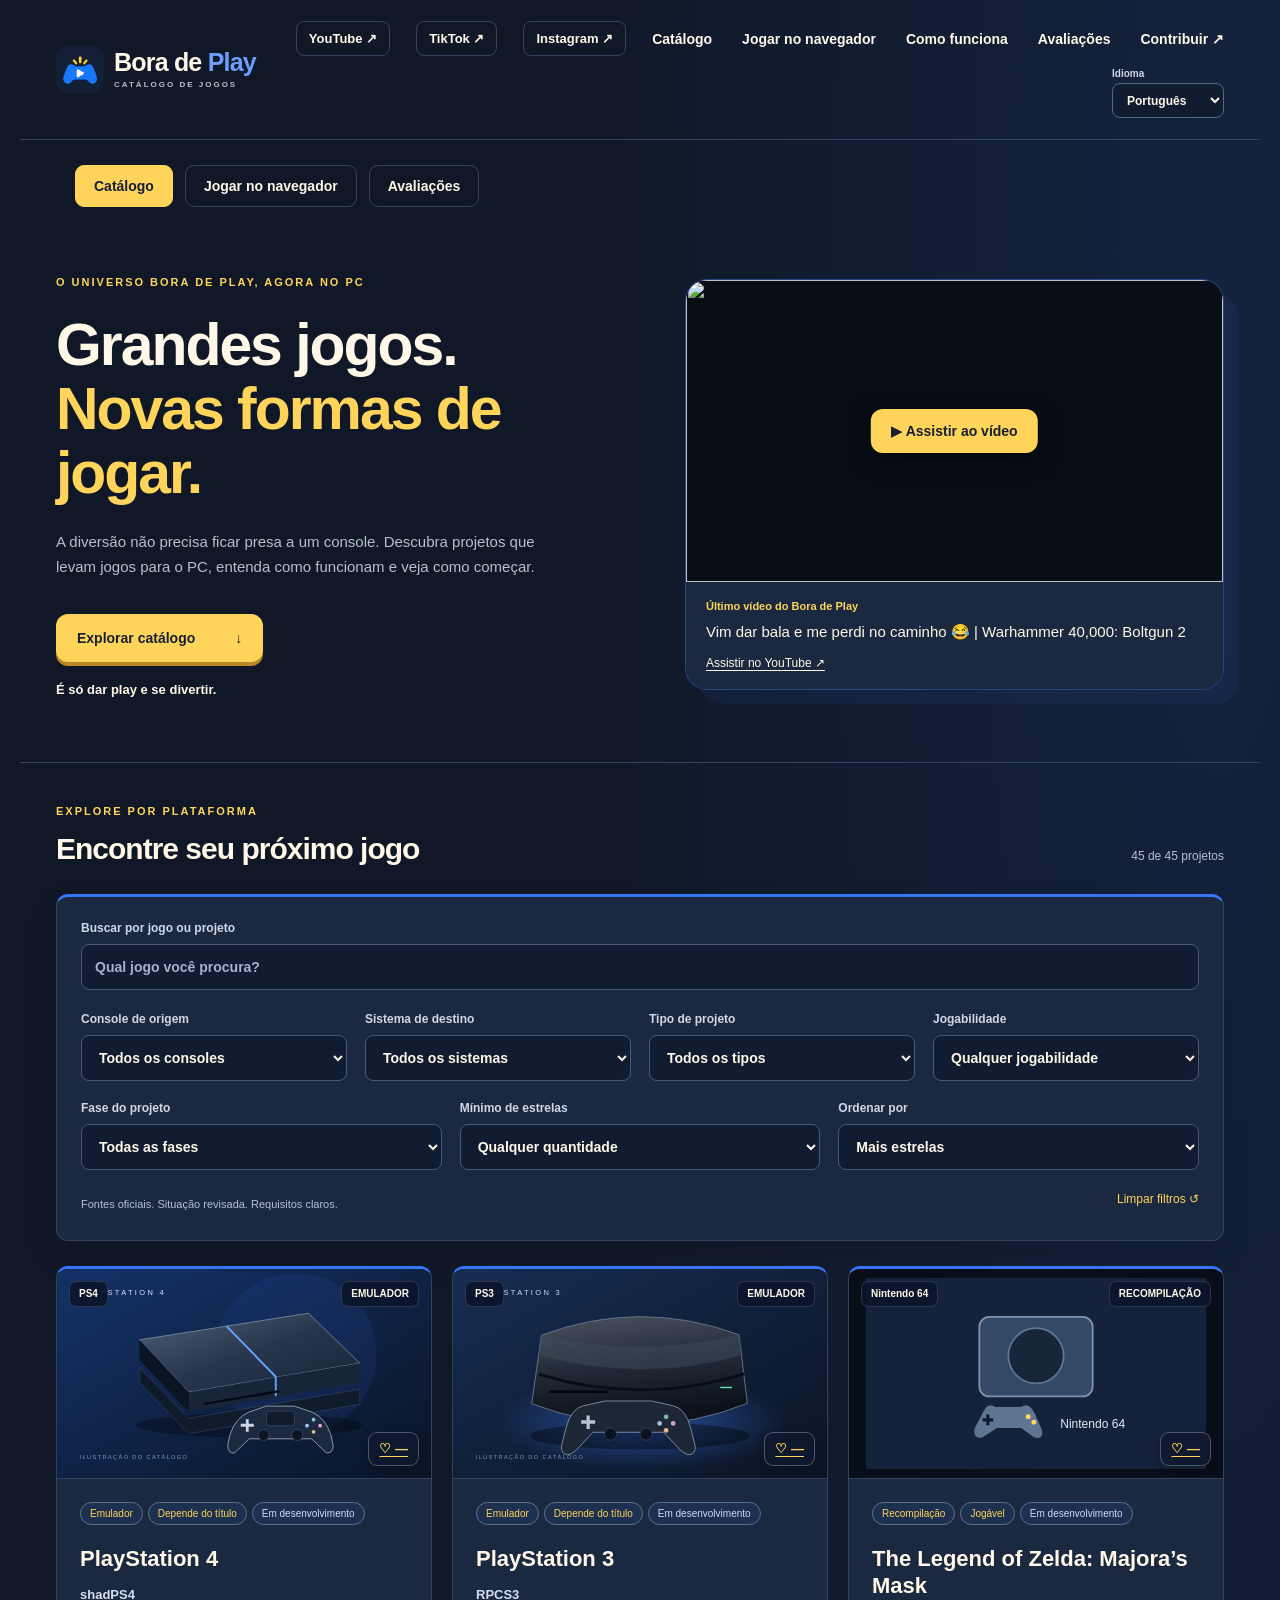
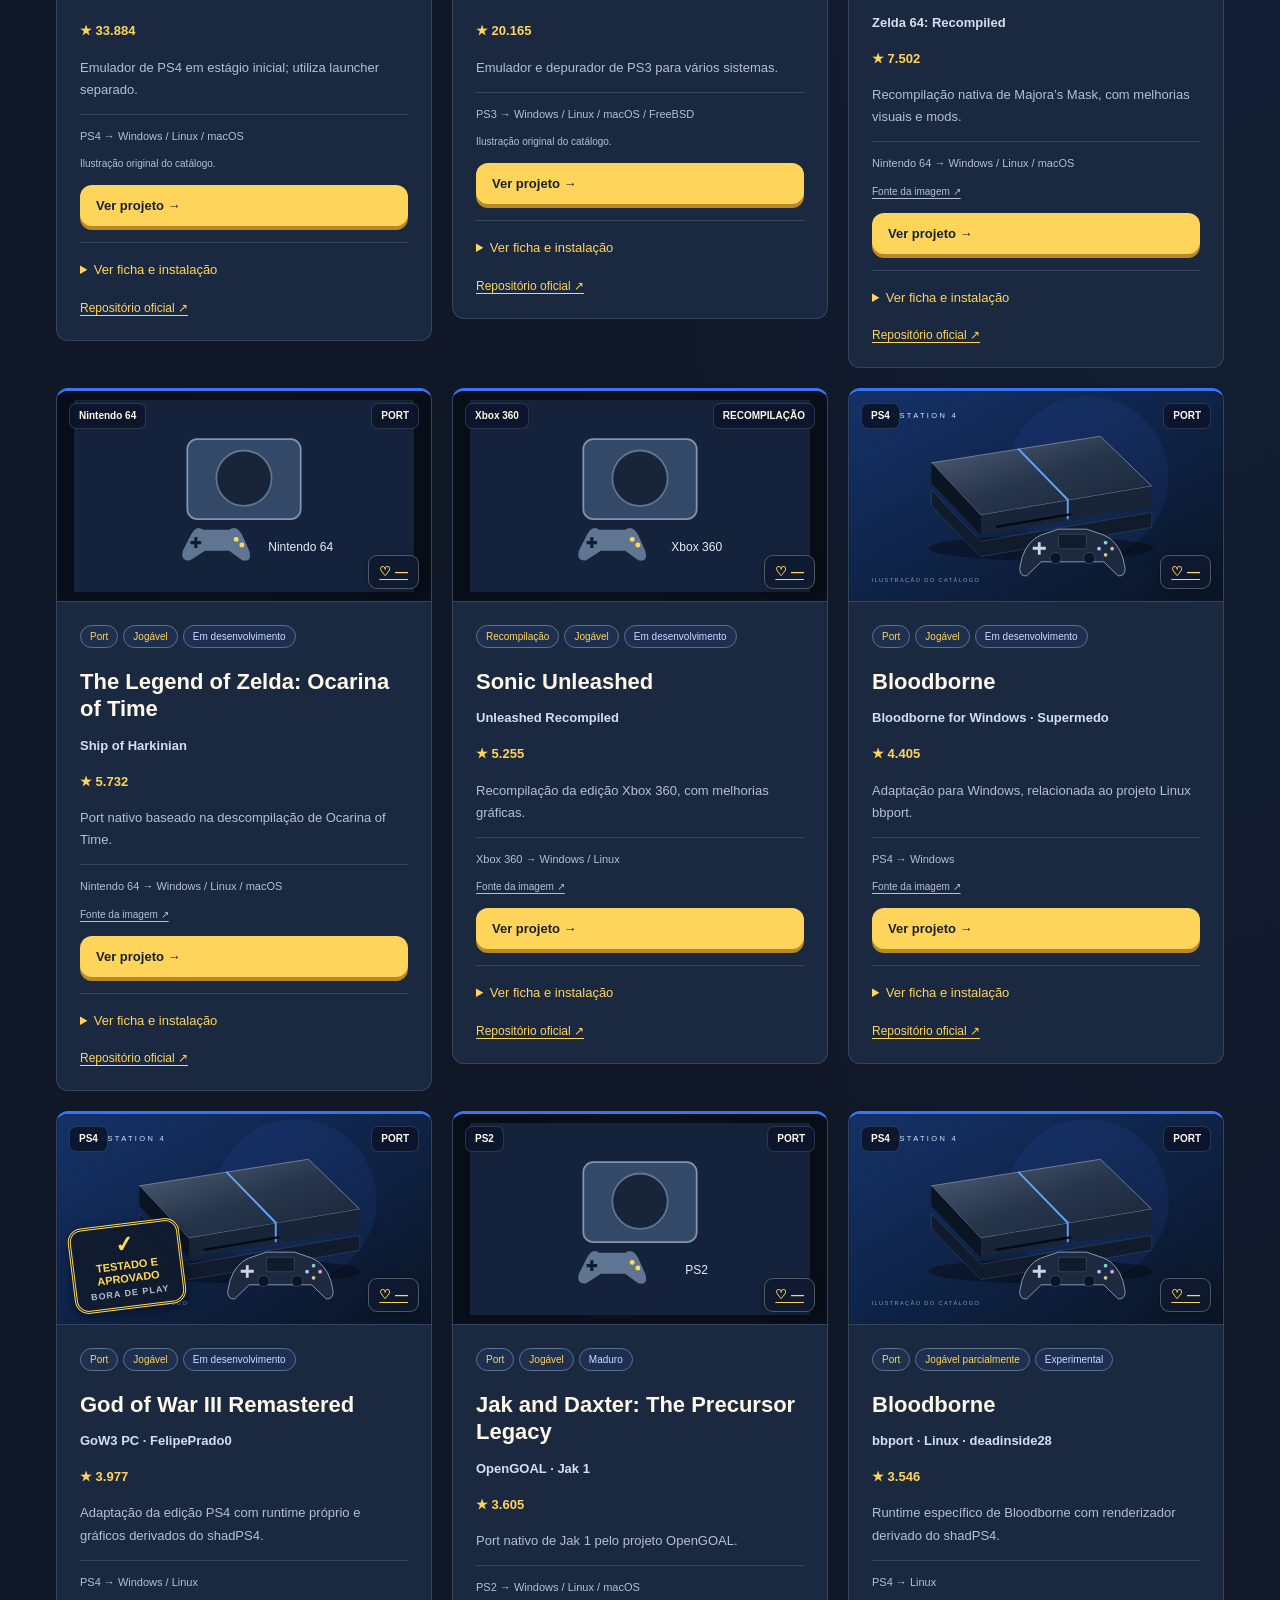
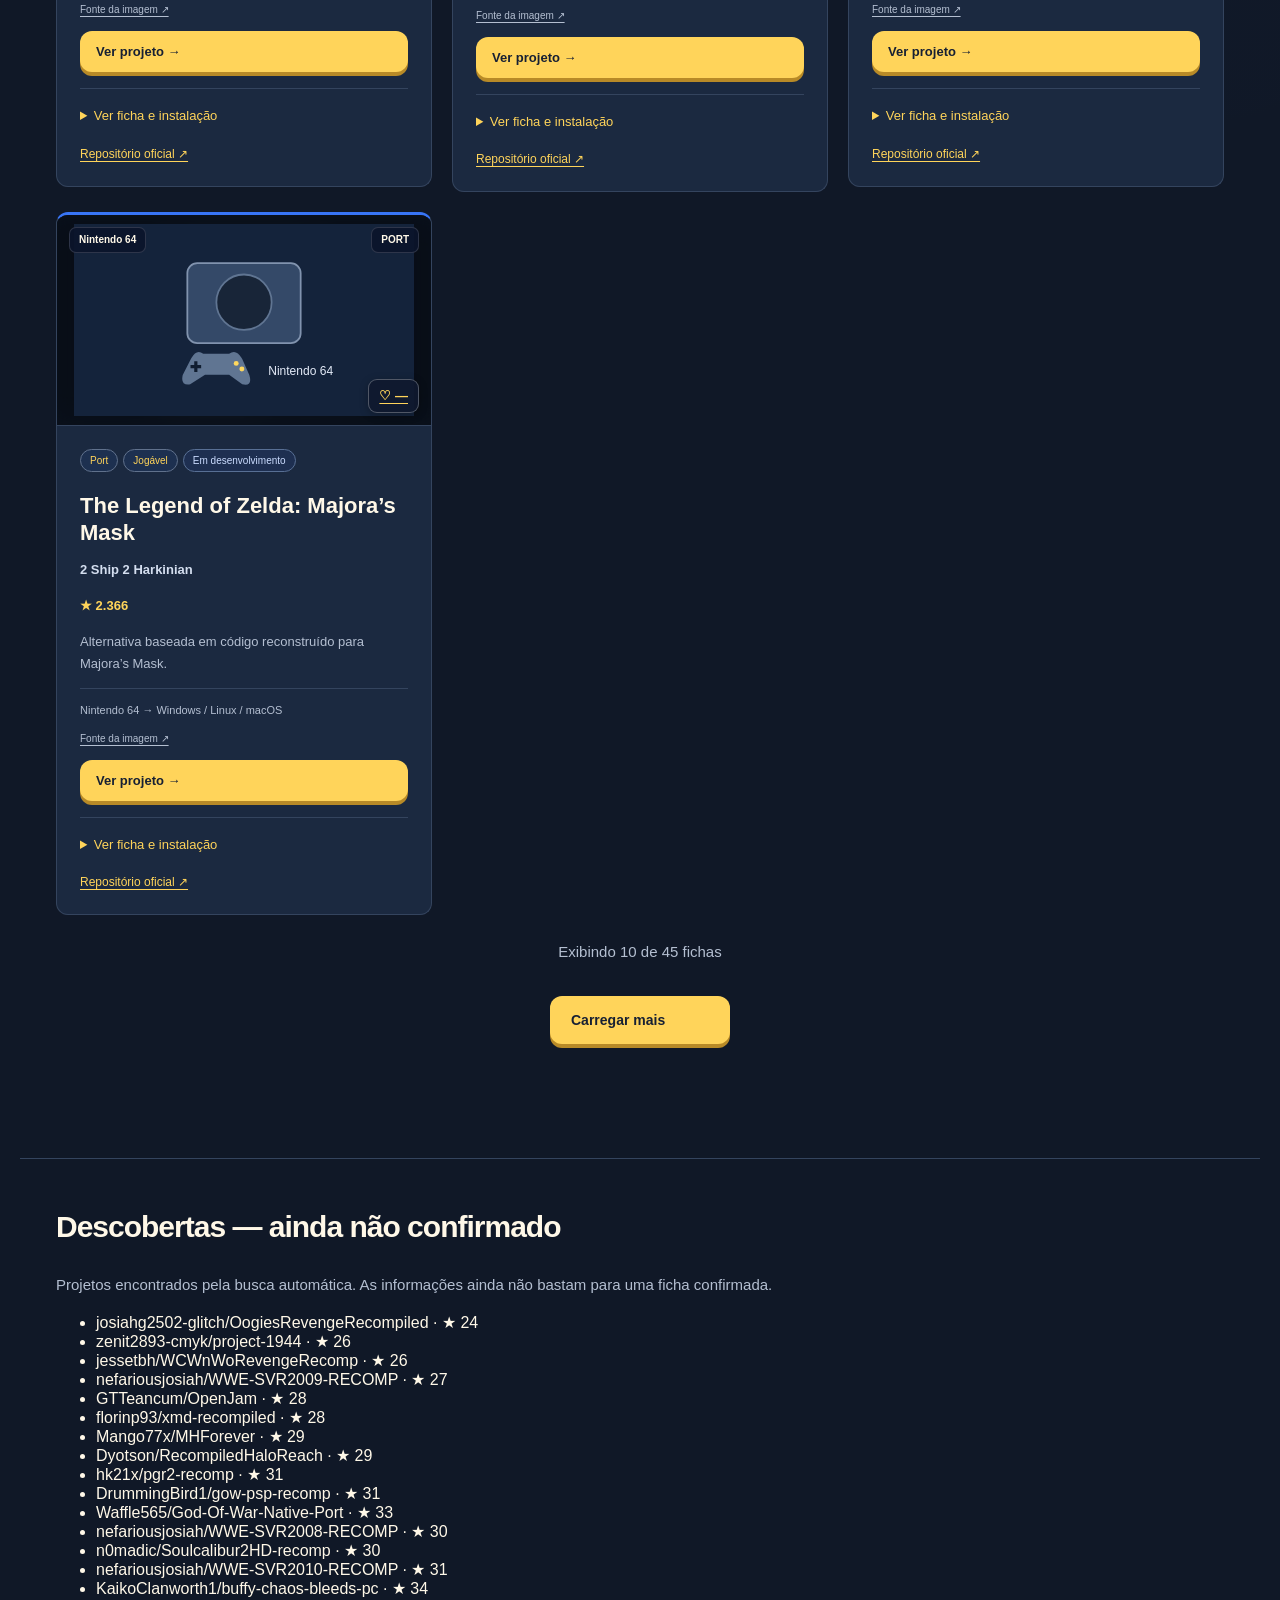
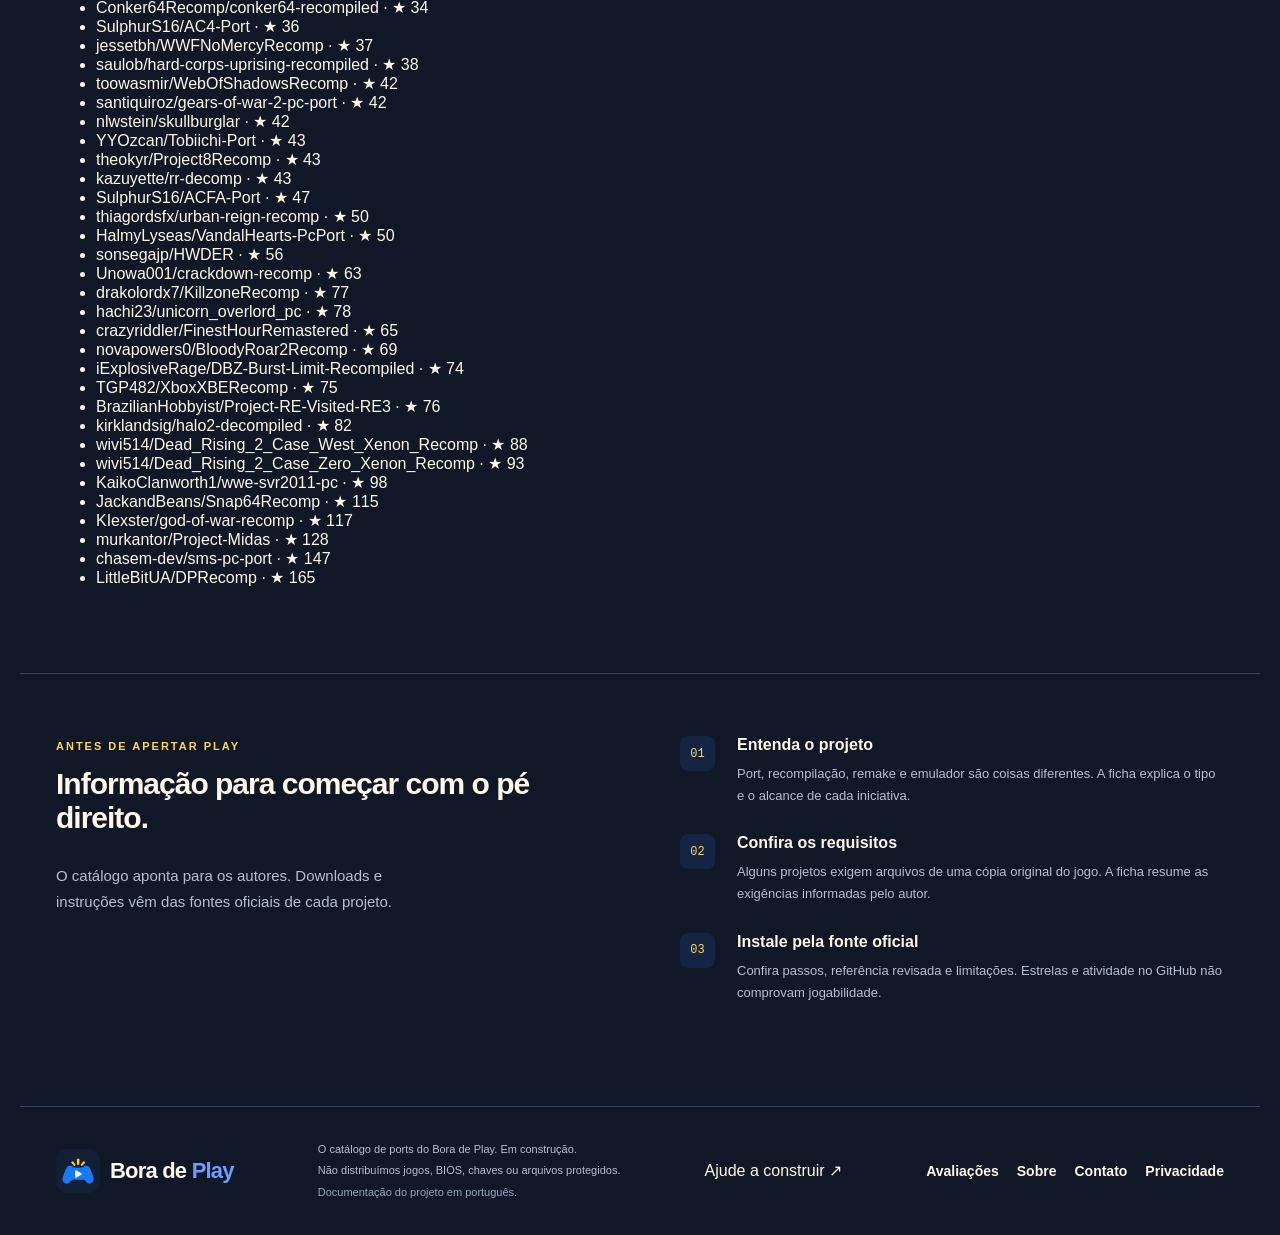
==== index.html @ 0ea96e14 "Atualiza site publico Bora de Play" ====
<!doctype html>
<html lang="pt-BR">
<head>
  <meta charset="utf-8"><meta name="viewport" content="width=device-width,initial-scale=1">
  <meta name="description" content="Ports, recompilações e emuladores com fontes oficiais, estrelas e instruções.">
  <title>Bora de Play | Catálogo de jogos</title>
  <meta name="theme-color" content="#172033"><link rel="icon" type="image/png" href="assets/marca-dagua.png">
  <link rel="stylesheet" href="styles.css?v=cd68282bb755"><script src="i18n.js?v=b9c53109b550" defer></script><script src="app.js?v=bacf958be069" defer></script>
<script type="module" src="card-likes.js?v=dcf0e1e5661d"></script>
<script src="site-info.js?v=778ab548e11f" defer></script><script async src="https://pagead2.googlesyndication.com/pagead/js/adsbygoogle.js?client=ca-pub-7997648359288514" crossorigin="anonymous"></script>
<script defer src="analytics.js?v=a9a458a701dd"></script>
</head>
<body>
  <header class="topbar">
    <a class="brand" href="./" aria-label="Bora de Play, início" data-i18n-aria-label="home"><img class="brand-logo" src="assets/marca-dagua.png" alt="" width="48" height="48"><span>Bora de <strong>Play</strong><small data-i18n="brandSubtitle">CATÁLOGO DE JOGOS</small></span></a>
    <div class="header-actions"><a class="social-link" href="https://www.youtube.com/@Bora_de_Play" target="_blank" rel="noopener noreferrer" aria-label="Bora de Play — YouTube">YouTube ↗</a><a class="social-link" href="https://www.tiktok.com/@bora_de_play" target="_blank" rel="noopener noreferrer" aria-label="Bora de Play — TikTok">TikTok ↗</a><a class="social-link" href="https://www.instagram.com/bora_de_play/" target="_blank" rel="noopener noreferrer" aria-label="Bora de Play — Instagram">Instagram ↗</a><nav aria-label="Principal" data-i18n-aria-label="mainNav"><a href="#catalogo" data-i18n="catalog">Catálogo</a><a href="navegador.html" data-i18n="browserNav">Jogar no navegador</a><a href="#como-funciona" data-i18n="how">Como funciona</a><a href="avaliacoes.html" data-i18n="reviewsNav">Avaliações</a><a href="contribuir.html" data-i18n="contribute">Contribuir ↗</a></nav>
    <label class="language-label"><span data-i18n="language">Idioma</span><select id="language" aria-label="Idioma" data-i18n-aria-label="language"><option value="pt">Português</option><option value="en">English</option><option value="es">Español</option></select></label></div>
  </header>
  <main>
    <nav class="catalog-tabs" aria-label="Catálogos"><a class="is-active" href="#catalogo" data-i18n="catalog">Catálogo</a><a href="navegador.html" data-i18n="browserNav">Jogar no navegador</a><a href="avaliacoes.html" data-i18n="reviewsNav">Avaliações</a></nav><section class="hero"><div class="hero-copy"><span class="eyebrow" data-i18n="eyebrow">O UNIVERSO BORA DE PLAY, AGORA NO PC</span><h1><span data-i18n="headline">Grandes jogos.</span><br><span class="headline-accent" data-i18n="headlineAccent">Novas formas de jogar.</span></h1><p data-i18n="intro">A diversão não precisa ficar presa a um console. Descubra projetos que levam jogos para o PC, entenda como funcionam e veja como começar.</p><a class="button" href="#catalogo"><span data-i18n="explore">Explorar catálogo</span><span aria-hidden="true">↓</span></a><small data-i18n="tagline">É só dar play e se divertir.</small></div><div class="hero-art"><img src="assets/banner-youtube.png" alt="Bora de Play. Arte original do canal." data-i18n-alt="bannerAlt" width="2560" height="1440" fetchpriority="high"><div class="hero-caption"><span class="live-dot" aria-hidden="true"></span><span data-i18n="caption">Do canal para a sua próxima descoberta.</span></div></div></section>
    <section id="catalogo" class="catalog"><div class="section-heading"><div><span class="eyebrow" data-i18n="platformEyebrow">EXPLORE POR PLATAFORMA</span><h2 data-i18n="findGame">Encontre seu próximo jogo</h2></div><span class="count" id="total" role="status" data-i18n="loading">Carregando…</span></div>
      <form id="filters" role="search">
        <label class="search"><span data-i18n="search">Buscar por jogo ou projeto</span><input id="query" type="search" placeholder="Qual jogo você procura?" data-i18n-placeholder="placeholder" autocomplete="off"></label>
        <div class="filter-grid">
          <label><span data-i18n="origin">Console de origem</span><select id="origin"><option value="" data-i18n="allConsoles">Todos os consoles</option><option>Xbox</option><option>Xbox 360</option><option>Xbox One</option><option>PS1</option><option>PS2</option><option>PS3</option><option>PS4</option><option>PS5</option><option>Nintendo 64</option><option>GameCube</option><option>Wii</option><option>Wii U</option><option>Switch</option><option>Dreamcast</option><option value="Outro" data-i18n="other">Outro</option></select></label>
          <label><span data-i18n="target">Sistema de destino</span><select id="target"><option value="" data-i18n="allSystems">Todos os sistemas</option><option>Windows</option><option>Linux</option><option>macOS</option><option>FreeBSD</option></select></label>
          <label><span data-i18n="type">Tipo de projeto</span><select id="type"><option value="" data-i18n="allTypes">Todos os tipos</option><option value="port" data-i18n="port">Port</option><option value="recompilacao" data-i18n="recompilacao">Recompilação</option><option value="remake" data-i18n="remake">Remake de fãs</option><option value="emulador" data-i18n="emulador">Emulador</option></select></label>
          <label><span data-i18n="status">Jogabilidade</span><select id="status"><option value="" data-i18n="allStatuses">Qualquer jogabilidade</option><option value="jogavel" data-i18n="jogavel">Jogável</option><option value="parcial" data-i18n="parcial">Jogável parcialmente</option><option value="nao-verificado" data-i18n="nao-verificado">Não verificada</option><option value="por-jogo" data-i18n="por-jogo">Depende do título</option></select></label>
        </div>
        <div class="sort-grid"><label><span data-i18n="stage">Fase do projeto</span><select id="stage"><option value="" data-i18n="allStages">Todas as fases</option><option value="desenvolvimento" data-i18n="desenvolvimento">Em desenvolvimento</option><option value="beta" data-i18n="beta">Beta</option><option value="experimental" data-i18n="experimental">Experimental</option><option value="maduro" data-i18n="maduro">Maduro</option><option value="parado" data-i18n="parado">Parado</option><option value="desconhecido" data-i18n="desconhecido">Fase desconhecida</option></select></label><label><span data-i18n="minimumStars">Mínimo de estrelas</span><select id="minStars"><option value="0" data-i18n="anyStars">Qualquer quantidade</option><option value="1000">1 000+</option><option value="5000">5 000+</option><option value="10000">10 000+</option></select></label><label><span data-i18n="sort">Ordenar por</span><select id="sort"><option value="stars" data-i18n="starsSort">Mais estrelas</option><option value="name" data-i18n="nameSort">Nome do jogo (A–Z)</option><option value="origin" data-i18n="originSort">Console de origem</option></select></label></div>
        <div class="filter-footer"><p data-i18n="sourcesLine">Fontes oficiais. Situação revisada. Requisitos claros.</p><button type="reset"><span data-i18n="clear">Limpar filtros</span> ↺</button></div>
      </form>
      <div id="results" aria-live="polite" aria-atomic="true"></div>
    </section>
    <section id="discoveries" class="catalog" hidden><h2 data-i18n="discoveriesTitle">Descobertas — ainda não confirmado</h2><p data-i18n="discoveriesHelp"></p><div id="discoveries-list"></div></section>
    <section id="como-funciona" class="about"><div><span class="eyebrow" data-i18n="beforePlay">ANTES DE APERTAR PLAY</span><h2 data-i18n="aboutTitle">Informação para começar com o pé direito.</h2><p data-i18n="aboutBody">O catálogo aponta para os autores. Downloads e instruções vêm das fontes oficiais de cada projeto.</p></div><div class="principles"><article><span>01</span><div><h3 data-i18n="understand">Entenda o projeto</h3><p data-i18n="understandBody">Port, recompilação, remake e emulador são coisas diferentes. A ficha explica o tipo e o alcance de cada iniciativa.</p></div></article><article><span>02</span><div><h3 data-i18n="check">Confira os requisitos</h3><p data-i18n="checkBody">Alguns projetos exigem arquivos de uma cópia original do jogo. A ficha resume as exigências informadas pelo autor.</p></div></article><article><span>03</span><div><h3 data-i18n="install">Instale pela fonte oficial</h3><p data-i18n="installBody">Confira passos, referência revisada e limitações. Estrelas e atividade no GitHub não comprovam jogabilidade.</p></div></article></div></section>
  <aside class="ad-placement" data-ad-placement="catalog-end" hidden aria-hidden="true"></aside></main>
  <footer><a class="brand footer-brand" href="./"><img class="brand-logo" src="assets/marca-dagua.png" alt="" width="44" height="44"><span>Bora de <strong>Play</strong></span></a><div><p data-i18n="footer">O catálogo de ports do Bora de Play. Em construção.</p><p data-i18n="legal">Não distribuímos jogos, BIOS, chaves ou arquivos protegidos.</p><p data-i18n="docsNote">Documentação do projeto em português.</p></div><a href="contribuir.html" data-i18n="helpBuild">Ajude a construir ↗</a></footer>
  <noscript><p class="noscript">Português · English · Español: JavaScript é necessário / is required / es necesario. <a href="data/projects.json">Dados / Data / Datos</a></p></noscript>
</body></html>
---- styles.css ----
:root{color-scheme:dark;--bg:#101827;--panel:#1b2940;--line:#34445e;--muted:#b4bfd1;--green:#FFD45A;--text:#FFF8E8;font-family:Inter,Segoe UI,Arial,sans-serif}*{box-sizing:border-box}html{scroll-behavior:smooth;scroll-padding-top:25px}body{margin:0;background:var(--bg);color:var(--text)}a{color:inherit;text-decoration:none}button,input,select{font:inherit}a:focus-visible,button:focus-visible,input:focus-visible,select:focus-visible,summary:focus-visible{outline:3px solid var(--green);outline-offset:4px}.topbar,main,footer{max-width:1240px;margin:auto}.topbar{display:flex;align-items:center;justify-content:space-between;padding:28px 36px;border-bottom:1px solid var(--line)}.brand{font-weight:850;letter-spacing:1px;font-size:21px}.brand-icon{color:var(--green);margin-right:12px}.brand-light{font-weight:400;color:var(--muted)}nav{display:flex;gap:30px;font-size:14px}nav a:hover,footer>a:last-child:hover{color:var(--green)}.hero{padding:75px 36px 80px;display:grid;grid-template-columns:1.25fr 1fr;gap:45px;align-items:center}.eyebrow{font-size:11px;letter-spacing:2px;font-weight:750;color:var(--green)}h1{font-size:clamp(36px,4.6vw,59px);line-height:1.09;letter-spacing:-2.5px;margin:23px 0}h1 span{color:var(--green)}p{color:var(--muted);line-height:1.7;font-size:15px}.hero-copy>p{max-width:490px}.button{display:inline-flex;gap:40px;background:var(--green);color:#172033;padding:16px 21px;border-radius:7px;font-size:14px;font-weight:750;margin:19px 0 20px}.button:hover{background:#ffe28b}small{display:block;font-size:11px;color:var(--muted)}.hero-art{position:relative;height:325px;border:1px solid var(--line);border-radius:22px;background:radial-gradient(ellipse at 60% 50%,#354526 0,transparent 65%),#171d16;overflow:hidden}.orbit{position:absolute;border:1px solid #a9cc6c24;width:370px;height:370px;border-radius:50%;left:55px;top:-20px}.orbit-two{width:260px;height:260px;left:110px;top:35px}.art-label{position:absolute;top:24px;left:25px;font:10px monospace;letter-spacing:3px;color:#97a289}.console{position:absolute;left:38px;top:100px;width:145px;height:92px;background:#424b3b;border:2px solid #79896b;border-radius:12px;transform:rotate(-10deg);padding:13px;color:#151c10;font-size:25px;box-shadow:0 20px 30px #0005}.console i{display:block;width:95px;height:4px;background:#181e13}.console b{font-size:12px;color:var(--green);float:right;margin-top:7px}.connector{position:absolute;left:188px;top:113px;color:var(--green);font-size:48px}.monitor{position:absolute;right:34px;top:135px;width:154px;height:103px;border:7px solid #727f66;border-radius:7px;background:#151d11;transform:rotate(7deg);display:grid;place-items:center;box-shadow:0 20px 30px #0005}.monitor:after{content:'';position:absolute;bottom:-27px;width:62px;height:20px;border-bottom:6px solid #727f66;border-left:18px solid transparent;border-right:18px solid transparent}.monitor span{font:20px monospace;color:var(--green)}.art-chips{position:absolute;bottom:22px;left:22px;display:flex;gap:8px}.art-chips span{font:8px monospace;border:1px solid #65744b;padding:7px;color:#c3cfb6}.catalog{padding:38px 36px 70px;border-top:1px solid var(--line)}.section-heading{display:flex;justify-content:space-between;align-items:end;gap:15px}h2{font-size:30px;letter-spacing:-1px;margin:13px 0 28px}.count{font-size:12px;color:var(--muted);padding-bottom:31px}form{background:var(--panel);border:1px solid var(--line);border-radius:12px;padding:24px}label{font-size:12px;font-weight:600;color:#d0d8e6;display:block}input,select{width:100%;display:block;margin-top:9px;background:#111c30;color:var(--text);border:1px solid #475b79;border-radius:6px;padding:13px;font-size:14px;min-height:46px}input::placeholder{color:#a4b3ca}.filter-grid{display:grid;grid-template-columns:repeat(4,1fr);gap:18px;margin-top:22px}.filter-footer{display:flex;justify-content:space-between;align-items:center;gap:15px;margin-top:12px}.filter-footer p{font-size:11px;margin-bottom:0}button{cursor:pointer;background:none;border:0;color:var(--green);font-size:12px;padding:10px 0}.empty{margin-top:24px;border:1px dashed #475b79;border-radius:12px;text-align:center;padding:50px 22px;background:linear-gradient(110deg,#3875f61a,transparent)}.empty-icon{display:block;font-size:30px;color:var(--green);margin-bottom:20px}.empty h3{font-size:21px;margin:0 0 10px}.empty p{max-width:580px;margin:0 auto 17px;font-size:14px}.text-link{font-size:13px;color:var(--green);text-decoration:underline;text-underline-offset:4px}.cards{display:grid;grid-template-columns:repeat(3,1fr);gap:20px;margin-top:25px}.card{border:1px solid var(--line);border-radius:12px;padding:23px;background:var(--panel);overflow-wrap:anywhere}.badge{display:inline-block;border:1px solid #60718c;color:var(--green);border-radius:30px;padding:5px 9px;font-size:10px;margin:0 5px 8px 0}.card h3{font-size:23px;margin:12px 0}.card p,.card li{font-size:13px;line-height:1.7;color:var(--muted)}.card details{border-top:1px solid var(--line);padding:17px 0;margin-top:20px}.card summary{cursor:pointer;color:var(--green);font-size:13px}.card a{text-decoration:underline;text-underline-offset:3px;color:var(--green)}.card ul,.card ol{padding-left:21px}.card h4{font-size:13px;margin-bottom:5px}.review{font-size:11px!important}.about{border-top:1px solid var(--line);padding:62px 36px 75px;display:grid;grid-template-columns:1fr 1fr;gap:80px}.about>div>p{max-width:390px}.principles article{display:flex;gap:22px;margin-bottom:27px}.principles article>span{font:12px monospace;color:var(--green);padding-top:3px}h3{margin:0;font-size:16px}.principles p{font-size:13px;margin:9px 0 0}footer{padding:30px 36px;border-top:1px solid var(--line);display:flex;align-items:center;justify-content:space-between;gap:25px}footer p{font-size:11px}footer>a:last-child{font-size:12px}.noscript{padding:20px;text-align:center}@media(min-width:1400px){.hero{padding-top:95px;padding-bottom:100px}}@media(max-width:800px){.topbar,footer{padding:22px}.hero{padding:45px 22px;gap:28px}.hero-art{height:280px}.console{left:20px;width:120px}.monitor{right:20px;width:125px;top:150px}.connector{left:140px;top:110px}.art-chips{gap:5px;left:12px}.art-chips span{font-size:7px;padding:5px}.catalog{padding:30px 22px 50px}.filter-grid{grid-template-columns:repeat(2,1fr)}.about{padding:45px 22px;gap:30px}.cards{grid-template-columns:repeat(2,1fr)}nav{gap:15px;font-size:12px}}@media(max-width:580px){.topbar{align-items:start;gap:15px}.brand{font-size:17px}.brand-icon{margin-right:5px}nav{gap:12px;flex-wrap:wrap;justify-content:end;max-width:170px}nav a:last-child{display:none}.hero{grid-template-columns:1fr}h1{font-size:40px;letter-spacing:-1.7px}.hero-art{height:255px}.console{left:45px;top:75px}.monitor{right:45px;top:110px}.connector{left:46%;top:85px}.art-chips{left:25px;bottom:18px}.section-heading{align-items:start;flex-direction:column;gap:0}.count{padding:0 0 20px}h2{font-size:26px;margin-bottom:17px}form{padding:18px}.filter-grid{gap:15px 10px}select{font-size:12px;padding:10px 7px}.filter-footer p{max-width:180px}.empty{padding:35px 18px}.about,.cards{grid-template-columns:1fr}.about{gap:25px}footer{align-items:start;flex-wrap:wrap}footer p{order:3;width:100%;margin:0}.hero-copy>p{font-size:14px}}

/* Identidade Bora de Play: ativos originais, sem fontes ou serviços externos. */
:root{--blue:#3875F6;--yellow:#FFD45A;--navy:#172033;--cream:#FFF8E8;font-family:"Trebuchet MS","Segoe UI",Arial,sans-serif}
body{background:radial-gradient(ellipse at 95% 5%,#3875f61b,transparent 38%),var(--bg)}
.brand{display:inline-flex;align-items:center;gap:10px;letter-spacing:-.8px;font-size:25px;font-weight:900;line-height:1.05;white-space:nowrap}
.brand-logo{display:block;border-radius:12px;flex:none}.brand strong{color:#6c9dff}.brand small{font-size:8px;letter-spacing:2px;color:var(--muted);margin-top:6px;font-weight:650}
.topbar{padding-top:21px;padding-bottom:21px}nav a{font-weight:600}h1{font-weight:900;letter-spacing:-2px}h1 span{color:var(--yellow)}
.hero{gap:36px;padding-top:65px;padding-bottom:65px;grid-template-columns:1.1fr 1fr}.hero-copy>small{color:var(--cream);font-size:13px;font-weight:700}
.hero-art{height:auto;border:1px solid #3875f670;border-radius:22px;overflow:hidden;background:var(--navy);box-shadow:14px 14px 0 #3875f612;transform:rotate(1deg)}
.hero-art>img{display:block;width:100%;height:auto;aspect-ratio:16/9;object-fit:contain}.hero-caption{display:flex;align-items:center;justify-content:center;gap:8px;border-top:1px solid #ffffff14;padding:18px 10px;font-size:11px;color:#c3cee0;background:#1b2940}.live-dot{width:7px;height:7px;border-radius:50%;background:var(--yellow)}
.button{border-radius:12px;box-shadow:0 4px 0 #b88a27;transition:background .15s}.button:hover{background:#ffe28b}.button:active{box-shadow:0 2px 0 #b88a27;transform:translateY(2px)}
form{border-top:3px solid var(--blue);box-shadow:0 15px 35px #00000016}input,select{border-radius:8px}input:focus,select:focus{border-color:#8ab0ff}.card{border-top:3px solid var(--blue)}.badge{background:#3875f615}.empty{border-color:#51637e}.empty-icon{background:#3875f620;border-radius:15px;width:58px;line-height:58px;margin:0 auto 20px}.principles article>span{background:#3875f622;border-radius:8px;display:grid;place-items:center;min-width:35px;height:35px;padding:0}.footer-brand{font-size:22px}
@media(max-width:800px){.hero{gap:25px;padding-top:45px;padding-bottom:50px}.brand{font-size:21px}.brand-logo{width:42px;height:42px}.hero-caption{font-size:10px}}
@media(max-width:580px){.brand{font-size:20px}.brand-logo{width:38px;height:38px;border-radius:9px}.brand small{font-size:7px;letter-spacing:1.3px}.hero{grid-template-columns:1fr}.hero-art{transform:none;margin-top:7px}.hero-caption{font-size:11px}h1{font-size:40px}.topbar{align-items:center}nav{max-width:115px;font-size:11px;gap:10px}.hero-copy>small{font-size:12px}}

/* Catalog v0.2: multilingual navigation, popularity and real project cards. */
.header-actions{display:flex;gap:26px;align-items:center}.language-label{font-size:10px;min-width:112px}.language-label select{font-size:12px;padding:8px 10px;min-height:35px;margin-top:4px;border-color:#52688a}
.hero h1>span:first-child{color:var(--cream)}.hero h1>.headline-accent{color:var(--yellow)}
.sort-grid{display:grid;grid-template-columns:1fr 1fr;gap:18px;max-width:560px;margin-top:20px}.collection-note{font-size:12px;line-height:1.6;margin:20px 0 24px;max-width:900px}.cards{align-items:start}.card{padding:0;overflow:hidden}.card-body{padding:23px}.project-cover{height:112px;padding:23px;display:flex;align-items:center;justify-content:space-between;gap:15px;background:radial-gradient(circle at 90% 30%,#fff2 0,transparent 45%),linear-gradient(120deg,#203965,#1a2640);border-bottom:1px solid var(--line)}.project-cover>span:first-child{font-weight:900;font-size:29px;letter-spacing:-1px}.project-cover .cover-type{font-size:10px;text-transform:uppercase;letter-spacing:1px;color:#d7e3ff;text-align:right}.project-cover[data-origin="Nintendo 64"]{background:linear-gradient(130deg,#274b52,#172d40)}.project-cover[data-origin="Xbox 360"]{background:linear-gradient(130deg,#30483c,#172c32)}.project-cover[data-origin="PS4"]{background:linear-gradient(130deg,#264b85,#19273f)}.card p.stars{color:var(--yellow);font-weight:700;font-size:13px;margin:14px 0}.card .project-name{font-weight:700;color:#d4deef;margin-top:6px}.card .platforms{font-size:11px;border-top:1px solid var(--line);padding-top:12px}.card h3{font-size:22px;line-height:1.25}.card-body>a:last-child{display:inline-block;font-size:12px;margin:4px 0 2px}.card details{margin-top:16px}.card summary{line-height:1.5;padding-right:8px}.review{line-height:1.6}.card h4{font-size:13px;color:var(--cream)}footer>div p{margin:3px 0}footer>div p:last-child{color:#96a6c1}
@media(max-width:1000px){.header-actions{gap:15px}nav{gap:15px}.topbar .brand{font-size:22px}.cards{grid-template-columns:repeat(2,minmax(0,1fr))}}
@media(max-width:800px){.header-actions nav a:last-child{display:none}.header-actions nav{gap:13px;font-size:12px}.hero .eyebrow{line-height:1.8;display:block}.card-body{padding:20px}.project-cover{padding:20px}}
@media(max-width:580px){.topbar{flex-wrap:wrap;gap:17px}.header-actions{width:100%;justify-content:space-between}.header-actions nav{max-width:none;justify-content:start;flex-wrap:nowrap;gap:20px}.language-label{min-width:110px}.language-label>span{display:none}.language-label select{margin:0}.sort-grid{gap:10px}.collection-note{font-size:11px}.cards{grid-template-columns:minmax(0,1fr)}.project-cover{height:95px}.card h3{font-size:23px}footer>div{order:3;width:100%}.hero h1{font-size:38px}footer .brand{font-size:19px}}
@media(prefers-reduced-motion:reduce){html{scroll-behavior:auto}.button{transition:none}}


/* V0.3 independent development stage and playability. */
.sort-grid{grid-template-columns:repeat(3,minmax(0,1fr));max-width:none}.stage-badge{color:#cbdcff;border-color:#586f94;background:#3875f616}.card .related-project{margin-bottom:0}.card details>h4:first-of-type{margin-top:20px}
@media(max-width:580px){.sort-grid{grid-template-columns:1fr 1fr}.sort-grid>label:last-child{grid-column:1/-1}}

/* V0.4 project pages and narrow-screen controls. */
.project-link{display:flex!important;justify-content:space-between;margin:14px 0!important;padding:13px 16px;font-size:13px!important}
.project-main{padding:34px 36px 60px}.project-heading{padding:36px 0 28px;max-width:850px}.project-heading h1{overflow-wrap:anywhere}.project-heading .project-summary{font-size:18px}.project-heading .stars{color:var(--yellow);font-weight:bold}.project-heading .stars small{margin-top:7px;font-weight:normal}.project-columns{display:grid;grid-template-columns:1fr 1fr;gap:20px}.project-section{padding:24px;border:1px solid var(--line);border-radius:12px;background:var(--panel);min-width:0;overflow-wrap:anywhere}.project-section h2{font-size:22px;letter-spacing:-.5px;margin:0 0 16px}.project-section p{margin:0}.project-section li{color:var(--muted);font-size:15px;line-height:1.8;margin-bottom:12px}.project-section ul,.project-section ol{padding-left:22px}.project-section a{color:var(--yellow);text-decoration:underline;text-underline-offset:4px}.evidence-panel{margin:22px 0}.evidence-panel p{margin:12px 0}.share-panel{margin-top:24px;padding:24px;border:1px dashed var(--line);border-radius:12px}.share-row{display:flex;gap:16px;align-items:center}.share-row input{min-width:0}.share-row .button{flex:none;gap:0}.share-panel p{font-size:12px;margin:8px 0}input,select{min-width:0}label{min-width:0}
@media(max-width:580px){.project-main{padding:28px 20px 44px}.project-columns{grid-template-columns:minmax(0,1fr)}.project-heading{padding-top:28px}.project-heading h1{font-size:36px;letter-spacing:-1px}.project-section{padding:20px}.share-row{align-items:stretch;flex-direction:column;gap:8px}.share-row .button{justify-content:center;margin:6px 0}.filter-grid{grid-template-columns:repeat(2,minmax(0,1fr))}.project-heading .eyebrow{line-height:1.8}.project-heading .button{max-width:100%;gap:12px}}
@media(max-width:360px){.topbar{padding-left:16px;padding-right:16px}.catalog,.hero,.about{padding-left:16px;padding-right:16px}.filter-grid,.sort-grid{grid-template-columns:minmax(0,1fr)}.sort-grid>label:last-child{grid-column:auto}.header-actions nav{gap:12px}}

/* Keep primary card actions readable above generic card link styling. */
.card a.button{color:var(--navy);text-decoration:none}

.social-link{display:inline-flex;align-items:center;white-space:nowrap;color:var(--cream);font-size:13px;font-weight:700;padding:9px 12px;border:1px solid var(--line);border-radius:8px}.social-link:hover{color:var(--yellow);border-color:var(--yellow)}
@media(max-width:580px){.header-actions{flex-wrap:wrap;gap:12px}.social-link{font-size:12px}.header-actions .language-label{margin-left:auto}}

.header-actions{flex-wrap:wrap;justify-content:flex-end;row-gap:12px}.topbar>.brand{flex-shrink:0}.topbar{gap:20px}@media(max-width:580px){.header-actions{justify-content:flex-start}.header-actions nav{order:3;width:100%}}

.video-hero{transform:none}.channel-player{aspect-ratio:16/9;width:100%;background:#080d16}.channel-player iframe{width:100%;height:100%;border:0;display:block}.video-poster{width:100%;height:100%;display:block;position:relative;padding:0;overflow:hidden}.video-poster img{display:block;width:100%;height:100%;object-fit:cover}.video-play-label{position:absolute;left:50%;top:50%;transform:translate(-50%,-50%);background:var(--yellow);color:var(--navy);font-size:14px;font-weight:800;padding:14px 20px;border-radius:12px;white-space:nowrap;box-shadow:0 6px 25px #0008}.video-caption{padding:18px 20px;background:var(--panel)}.video-caption small{color:var(--yellow);font-weight:bold}.video-caption p{font-size:15px;margin:9px 0;line-height:1.5;color:var(--cream)}.video-caption a{font-size:12px;text-decoration:underline;text-underline-offset:3px}

/* Reference artwork with an independent text layer and graceful fallback. */
.project-cover{position:relative;padding:0;isolation:isolate}.cover-labels{display:flex;align-items:center;justify-content:space-between;gap:12px;width:100%;padding:23px;z-index:2}.cover-labels>span:first-child{font-size:29px;font-weight:900;letter-spacing:-1px}.project-cover.has-image{height:210px;background:#0b1322}.cover-backdrop,.cover-foreground{position:absolute;inset:0;width:100%;height:100%}.cover-backdrop{object-fit:cover;filter:blur(18px) brightness(.38);transform:scale(1.12);z-index:0}.cover-foreground{object-fit:contain;padding:9px 15px;z-index:1}.has-image .cover-labels{position:absolute;inset:0;align-items:flex-start;padding:12px;pointer-events:none}.has-image .cover-labels>span{background:#0c142be8;border:1px solid #ffffff24;padding:5px 9px;border-radius:7px;color:#fff8e8;font-size:10px;line-height:1.4;font-weight:700;letter-spacing:0}.project-visual.has-image{height:290px;border:1px solid var(--line);border-radius:14px;margin:0 0 24px;overflow:hidden}.project-visual .cover-foreground{padding:10px 20px}.image-credit{font-size:10px!important;line-height:1.5!important;margin:8px 0 12px!important;color:var(--muted)}.image-credit a{color:var(--muted);text-decoration:underline;text-underline-offset:3px}.project-visual:not(.has-image){height:135px;border-radius:12px;margin-bottom:25px}.project-visual.has-image[data-origin="PS3"] .cover-foreground,.project-visual.has-image[data-origin="PS4"] .cover-foreground{padding:0}.project-cover.has-image[data-origin="PS3"] .cover-foreground[src$=".svg"],.project-cover.has-image[data-origin="PS4"] .cover-foreground[src$=".svg"]{object-fit:cover;padding:0}@media(max-width:580px){.project-cover.has-image{height:210px}.project-visual.has-image{height:240px}.cover-labels{padding:20px}}

/* Shared frame for existing and automatically discovered projects. */
.card .project-cover,.card .project-cover.has-image{width:100%;height:auto;aspect-ratio:16/9;min-height:0;overflow:hidden;flex:none}
.project-cover .cover-foreground{object-fit:contain;object-position:center}
.project-visual,.project-visual.has-image,.project-visual:not(.has-image){width:100%;height:auto;aspect-ratio:16/9;max-height:360px;overflow:hidden}
.card .project-cover:not(.has-image) .cover-labels{height:100%}

.cover-likes{position:absolute;right:12px;bottom:12px;z-index:3;display:inline-flex;align-items:center;min-height:34px;padding:6px 10px;border:1px solid #ffffff45;border-radius:9px;background:#10192fee;color:#fff8e8;font-size:13px;font-weight:700;text-decoration:none;box-shadow:0 2px 9px #0004}.cover-likes:hover,.cover-likes:focus-visible{color:var(--yellow);border-color:var(--yellow)}

.catalog-tabs{display:flex;gap:12px;flex-wrap:wrap;margin:25px 0 0}.catalog-tabs a{display:block;border:1px solid var(--line);border-radius:9px;padding:12px 18px;color:var(--cream);text-decoration:none;font-weight:700}.catalog-tabs a.is-active{background:var(--yellow);color:#142039;border-color:var(--yellow)}.browser-intro{max-width:900px;padding:60px 0 25px}.browser-intro h1{font-size:clamp(34px,5vw,56px);line-height:1.12;margin:16px 0 22px}.browser-intro>p{line-height:1.7}.browser-pending{margin-top:45px;border-top:1px solid var(--line);padding-top:25px}.browser-card-actions{display:flex;flex-direction:column;gap:12px;margin-top:20px}.browser-card-actions .button{justify-content:center;font-size:14px}.browser-access-note{font-size:12px!important;line-height:1.6!important}.browser-access-badge{color:var(--yellow)}#browser-filters{display:grid;grid-template-columns:minmax(0,2fr) minmax(0,1fr);gap:20px;padding:23px;background:var(--panel);border:1px solid var(--line);border-radius:12px;margin-bottom:20px}.header-actions nav{flex-wrap:wrap}.header-actions{flex-wrap:wrap}@media(max-width:800px){.topbar .header-actions nav{flex-wrap:wrap}.header-actions{justify-content:flex-end}#browser-filters{grid-template-columns:minmax(0,1fr)}}@media(max-width:580px){.catalog-tabs a{font-size:13px;padding:12px}.browser-intro{padding-top:36px}.header-actions{justify-content:space-between}}

.catalog-tabs{max-width:1200px;margin:25px auto 0;padding:0 35px}.browser-intro{max-width:1200px;margin:auto;padding:60px 35px 25px}@media(max-width:580px){.catalog-tabs{padding:0 24px}.browser-intro{padding:36px 24px 20px}}

.catalog-tabs{width:100%;justify-content:flex-start}.catalog-tabs a:last-child{display:block}.header-actions nav a:last-child{display:inline}

/* Institutional pages and reserved ad positions. Inactive positions take no space. */
.info-page{max-width:880px;margin:auto;padding:36px 24px 64px}.info-page h1{font-size:clamp(2rem,5vw,3rem);margin:32px 0 20px}.info-page h2{font-size:1.35rem;margin:32px 0 12px}.info-page p{line-height:1.8;overflow-wrap:anywhere}.info-page #info-links,.site-info-nav{display:flex;flex-wrap:wrap;gap:18px}.site-info-nav{padding:12px 0}.info-page #info-updated{font-size:.85rem;opacity:.8;margin-top:32px}.ad-placement[hidden]{display:none!important}

.channel-stamp{position:absolute;left:14px;bottom:14px;z-index:3;display:flex;flex-direction:column;align-items:center;justify-content:center;gap:3px;width:112px;min-height:86px;padding:8px;border:3px double #ffda55;border-radius:14px;transform:rotate(-7deg);background:#101b2ef2;color:#ffda55;text-align:center;box-shadow:0 3px 12px #0007;pointer-events:none}.channel-stamp strong{font-size:22px;line-height:1}.channel-stamp span{font-size:11px;font-weight:900;line-height:1.2;text-transform:uppercase}.channel-stamp small{font-size:9px;font-weight:800;letter-spacing:1px}

/* Editorial reviews: channel opinion, separate from project screening. */
.review-intro{padding:64px max(24px,calc((100% - 1160px)/2));background:radial-gradient(ellipse at 85% 30%,#3875f62a,transparent 65%);border-bottom:1px solid var(--line)}.review-intro h1{max-width:820px;margin:18px 0;font-size:clamp(38px,5vw,64px)}.review-intro>p{max-width:650px;line-height:1.8;color:var(--muted)}.review-pills{display:flex;flex-wrap:wrap;gap:9px;margin-top:24px}.review-pills span{padding:8px 12px;border:1px solid var(--line);border-radius:24px;font-size:12px;color:var(--cream)}.review-catalog{padding-top:32px}.review-sort{display:block;max-width:240px;margin-top:18px}.review-empty{padding:48px 24px;text-align:center;border:1px dashed #4b6086;border-radius:18px;background:linear-gradient(135deg,#1b2d4a,#121e32)}.review-empty-icon{display:inline-grid;place-items:center;width:64px;height:64px;border-radius:18px;background:var(--yellow);color:#14213a;font-size:28px;transform:rotate(-6deg);margin-bottom:20px}.review-empty h2{margin-bottom:12px}.review-empty p{max-width:620px;margin:0 auto 24px;line-height:1.8;color:var(--muted)}.review-criteria{max-width:1160px;margin:0 auto 56px;padding:28px;border-left:3px solid var(--yellow);background:#18253b;border-radius:0 14px 14px 0}.review-criteria h2{margin:12px 0}.review-criteria p{max-width:800px;line-height:1.8}.review-score{display:inline-block;background:var(--yellow);color:#13213b;padding:9px 14px;border-radius:10px;font-size:24px;font-weight:900}.review-detail{max-width:900px;margin:36px auto;padding:0 24px}.review-detail .project-cover{margin-top:24px}.review-detail h2{margin-top:32px}.review-opinion{white-space:pre-line;line-height:1.9}.review-player{display:block;width:100%;aspect-ratio:16/9;border:0;border-radius:12px;margin:20px 0}.review-detail a{margin-right:14px}.review-cards .project-visual{margin-bottom:0;border:0;border-radius:0}.review-cards h2{font-size:24px}.catalog-tabs{flex-wrap:wrap}@media(max-width:600px){.review-intro{padding:36px 22px}.review-criteria{margin:0 22px 36px;padding:20px}.review-empty{padding:32px 18px}.catalog-tabs a:last-child{display:inline-block}}

.catalog-pagination{display:flex;flex-direction:column;align-items:center;gap:12px;margin:24px 0}.catalog-pagination p{margin:0}.catalog-pagination .button{min-width:180px}

/* Readable review topics, with headings distinct from the author's comments. */
.review-topics{display:grid;gap:16px;margin:24px 0 32px}.review-topic{padding:24px 26px;border:1px solid var(--line);border-left:4px solid var(--blue);border-radius:0 14px 14px 0;background:var(--panel)}.review-topic h3{margin:0 0 12px;color:var(--yellow);font-size:20px;font-weight:800;line-height:1.3}.review-topic p{margin:0;max-width:70ch;line-height:1.85;font-size:16px;color:var(--cream);white-space:pre-line}.review-topics>.review-opinion{margin:0}.review-watch{cursor:pointer;border:0}.review-topic:last-child{border-left-color:var(--yellow)}@media(max-width:600px){.review-topic{padding:20px}.review-topic h3{font-size:19px}.review-topic p{font-size:15px}}

/* Optional audience measurement: equally accessible accept and decline actions. */
.analytics-consent[hidden]{display:none}.analytics-consent{position:fixed;z-index:1000;bottom:20px;left:20px;width:min(520px,calc(100% - 40px));padding:24px;background:var(--panel);border:1px solid var(--line);border-top:3px solid var(--yellow);border-radius:16px;box-shadow:0 12px 60px #0008;max-height:calc(100dvh - 40px);overflow:auto}.analytics-consent h2{font-size:22px;letter-spacing:0;margin:0 0 12px}.analytics-consent p{margin:0 0 12px;font-size:14px}.analytics-consent a{color:var(--yellow);font-size:13px;text-decoration:underline}.analytics-actions{display:flex;gap:12px;margin-top:18px;flex-wrap:wrap}.analytics-actions button{flex:1;min-height:46px;padding:12px;border:1px solid var(--yellow);border-radius:8px;color:var(--cream);font-weight:700;font-size:13px;background:var(--navy)}.analytics-actions button:hover{background:#304365}.analytics-settings{min-height:44px;padding:10px;font-size:12px;text-decoration:underline;color:var(--muted)}@media(max-width:580px){.analytics-consent{padding:20px}.analytics-actions{gap:10px}.analytics-actions button{flex-basis:100%}}
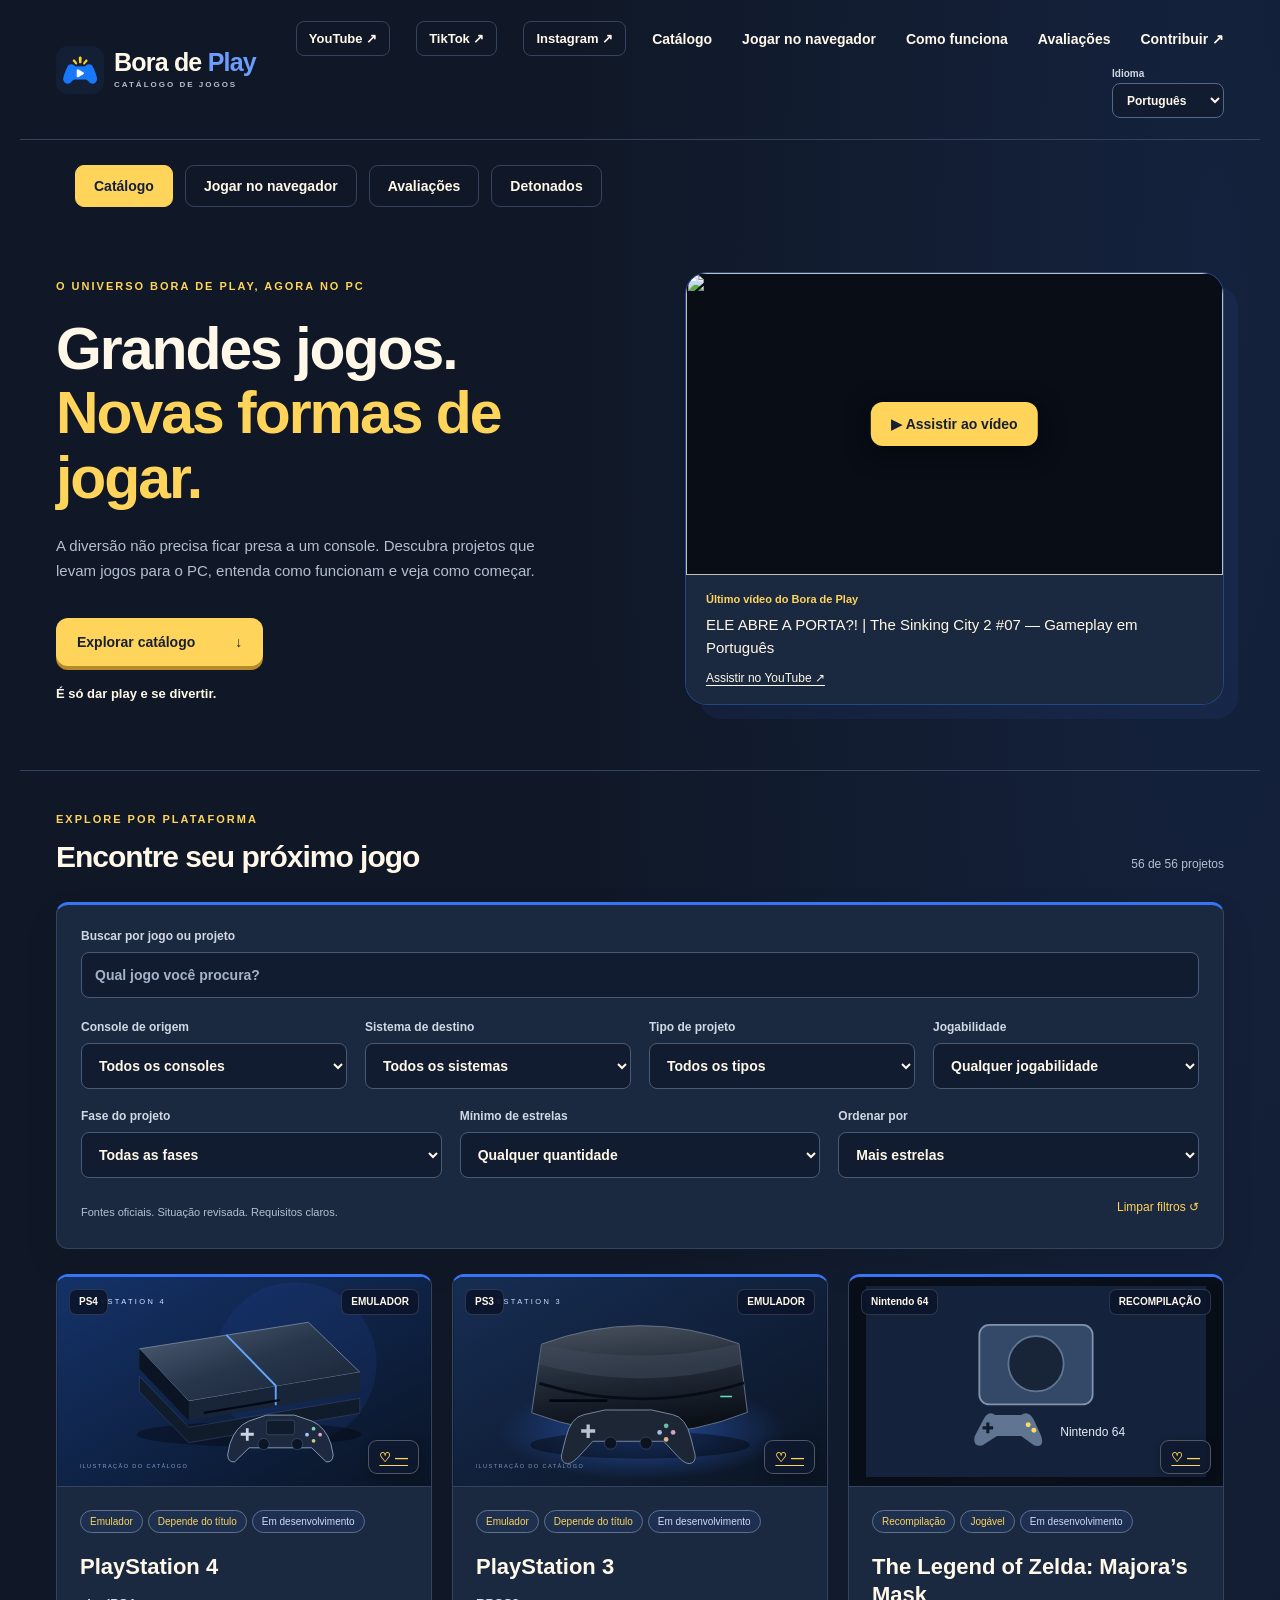
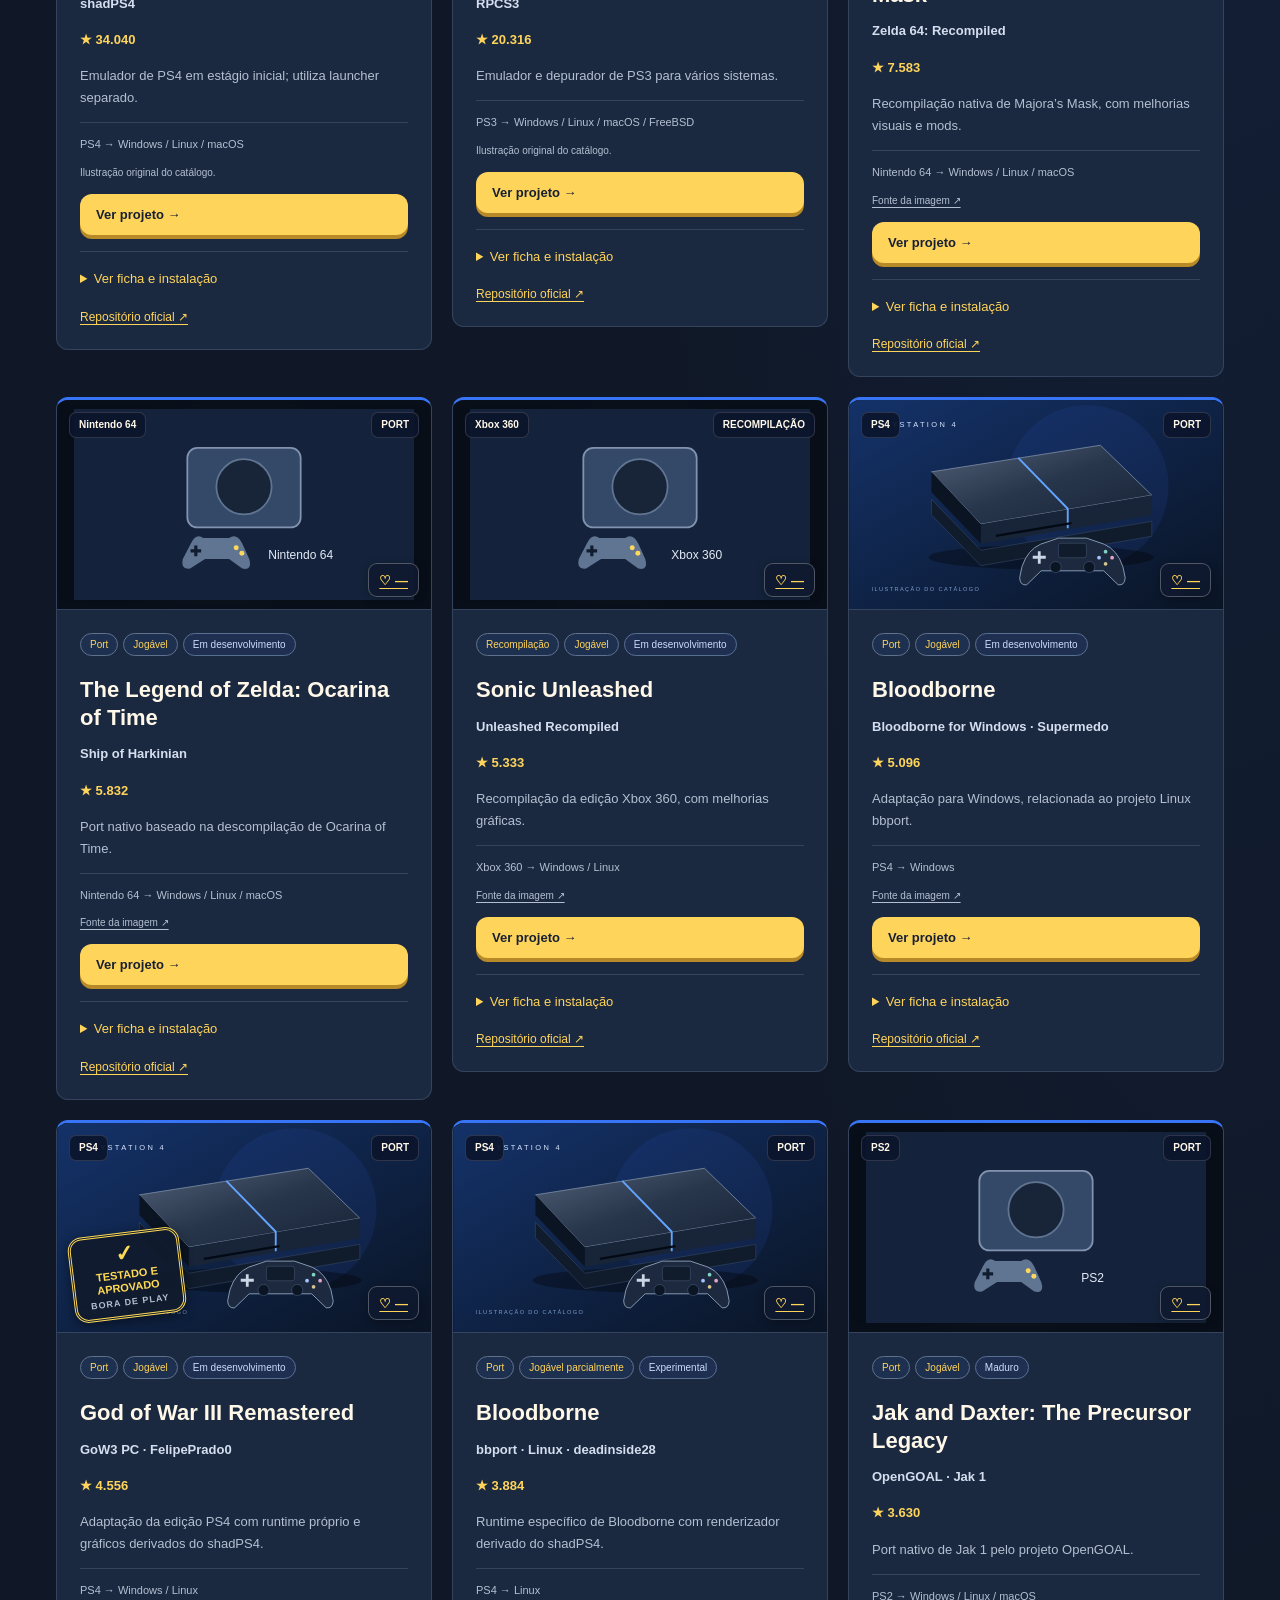
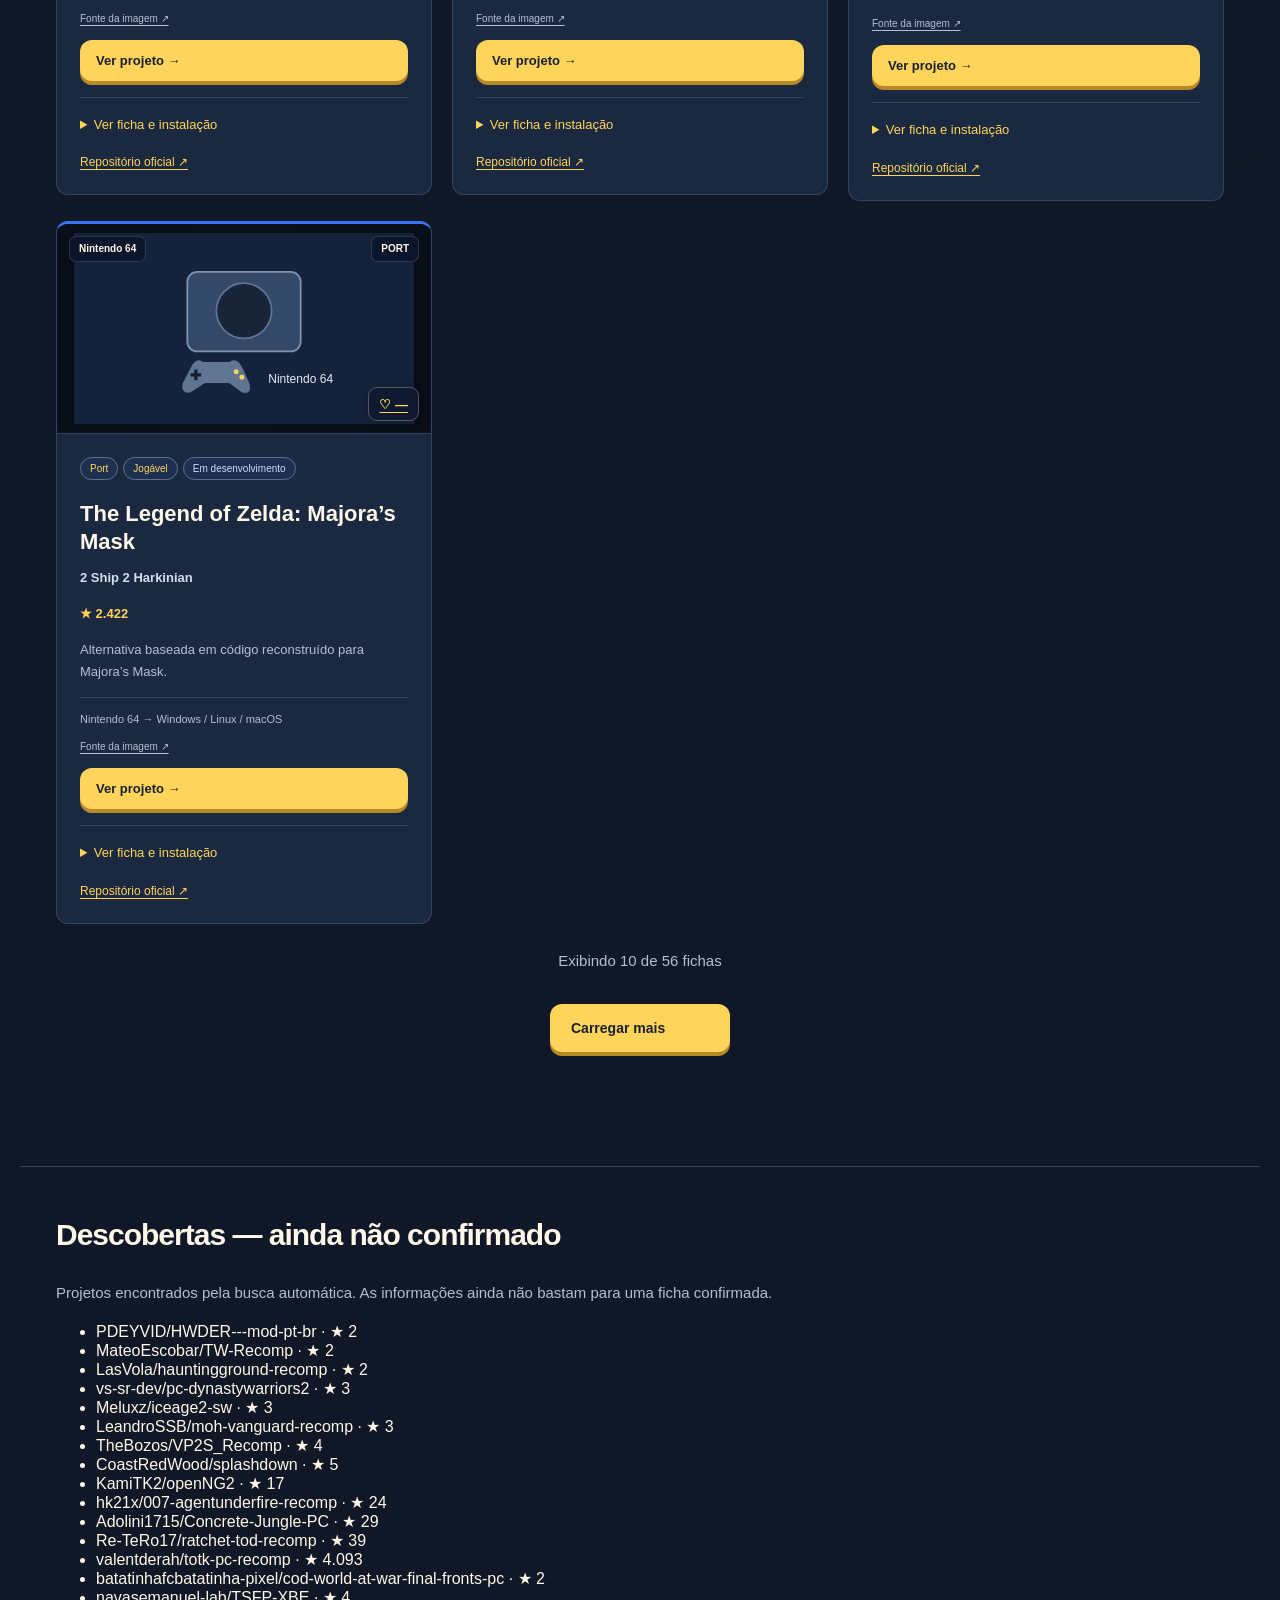
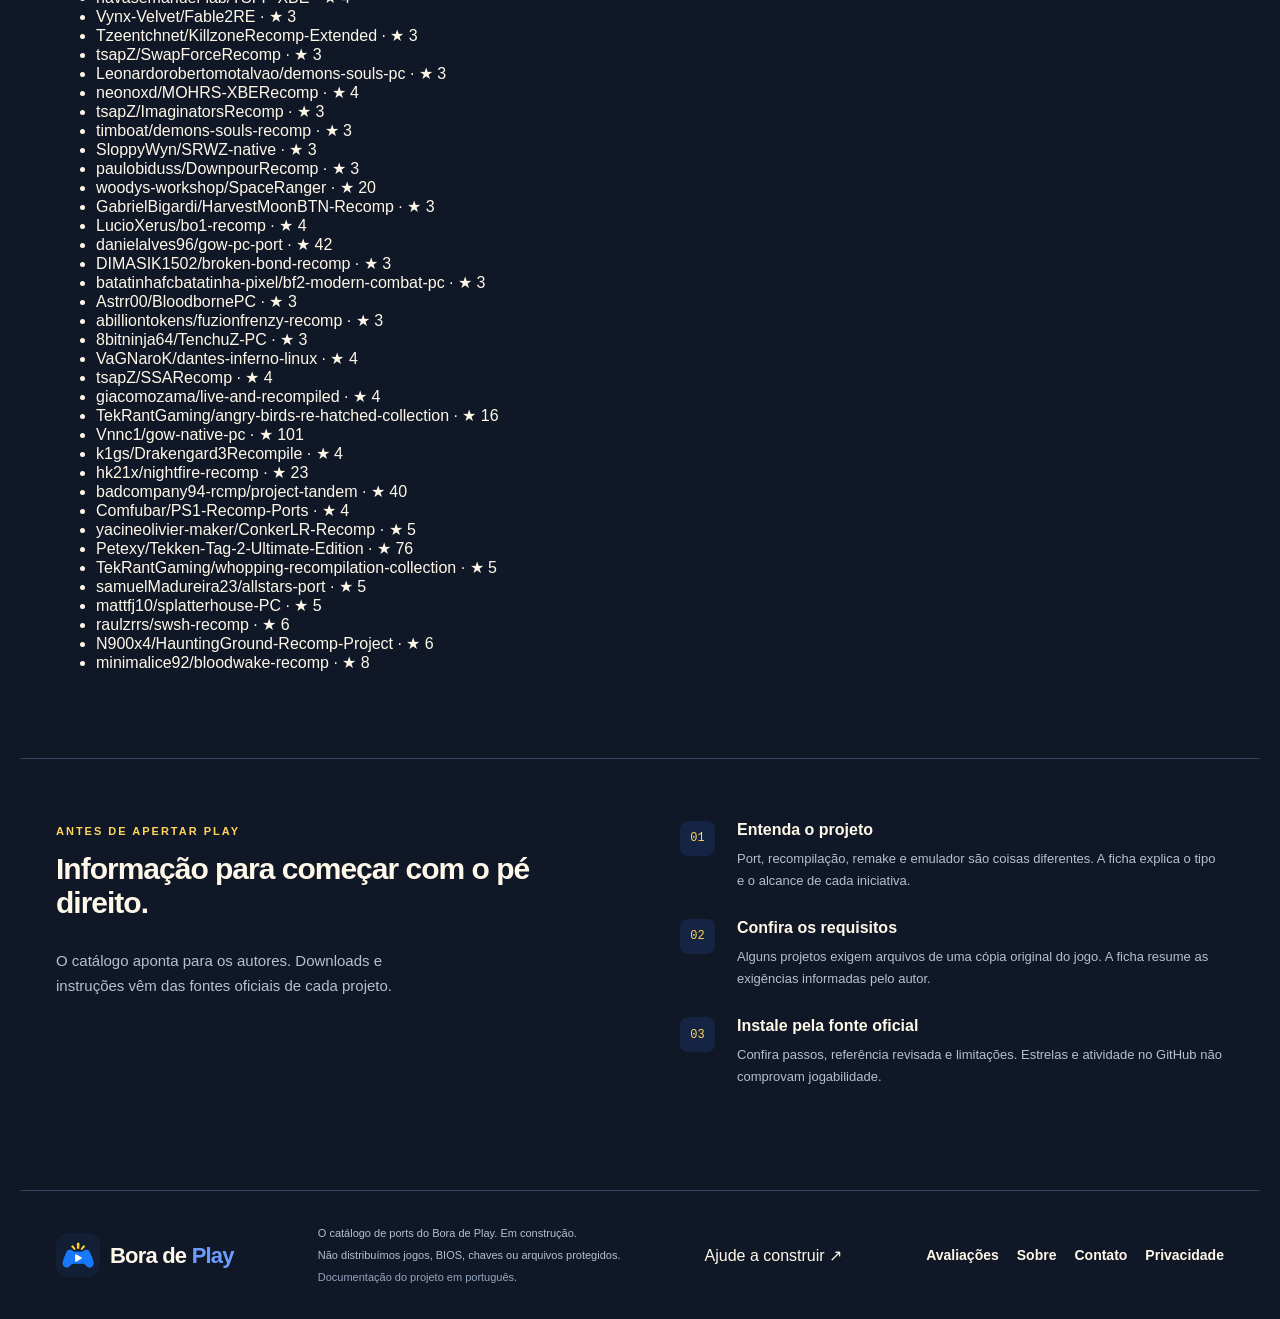
==== commit 9d91ac1f: "Atualiza site publico Bora de Play" ====
--- a/index.html
+++ b/index.html
@@ -17,7 +17,7 @@
     <label class="language-label"><span data-i18n="language">Idioma</span><select id="language" aria-label="Idioma" data-i18n-aria-label="language"><option value="pt">Português</option><option value="en">English</option><option value="es">Español</option></select></label></div>
   </header>
   <main>
-    <nav class="catalog-tabs" aria-label="Catálogos"><a class="is-active" href="#catalogo" data-i18n="catalog">Catálogo</a><a href="navegador.html" data-i18n="browserNav">Jogar no navegador</a><a href="avaliacoes.html" data-i18n="reviewsNav">Avaliações</a></nav><section class="hero"><div class="hero-copy"><span class="eyebrow" data-i18n="eyebrow">O UNIVERSO BORA DE PLAY, AGORA NO PC</span><h1><span data-i18n="headline">Grandes jogos.</span><br><span class="headline-accent" data-i18n="headlineAccent">Novas formas de jogar.</span></h1><p data-i18n="intro">A diversão não precisa ficar presa a um console. Descubra projetos que levam jogos para o PC, entenda como funcionam e veja como começar.</p><a class="button" href="#catalogo"><span data-i18n="explore">Explorar catálogo</span><span aria-hidden="true">↓</span></a><small data-i18n="tagline">É só dar play e se divertir.</small></div><div class="hero-art"><img src="assets/banner-youtube.png" alt="Bora de Play. Arte original do canal." data-i18n-alt="bannerAlt" width="2560" height="1440" fetchpriority="high"><div class="hero-caption"><span class="live-dot" aria-hidden="true"></span><span data-i18n="caption">Do canal para a sua próxima descoberta.</span></div></div></section>
+    <nav class="catalog-tabs" aria-label="Catálogos"><a class="is-active" href="#catalogo" data-i18n="catalog">Catálogo</a><a href="navegador.html" data-i18n="browserNav">Jogar no navegador</a><a href="avaliacoes.html" data-i18n="reviewsNav">Avaliações</a><a href="detonados.html">Detonados</a></nav><section class="hero"><div class="hero-copy"><span class="eyebrow" data-i18n="eyebrow">O UNIVERSO BORA DE PLAY, AGORA NO PC</span><h1><span data-i18n="headline">Grandes jogos.</span><br><span class="headline-accent" data-i18n="headlineAccent">Novas formas de jogar.</span></h1><p data-i18n="intro">A diversão não precisa ficar presa a um console. Descubra projetos que levam jogos para o PC, entenda como funcionam e veja como começar.</p><a class="button" href="#catalogo"><span data-i18n="explore">Explorar catálogo</span><span aria-hidden="true">↓</span></a><small data-i18n="tagline">É só dar play e se divertir.</small></div><div class="hero-art"><img src="assets/banner-youtube.png" alt="Bora de Play. Arte original do canal." data-i18n-alt="bannerAlt" width="2560" height="1440" fetchpriority="high"><div class="hero-caption"><span class="live-dot" aria-hidden="true"></span><span data-i18n="caption">Do canal para a sua próxima descoberta.</span></div></div></section>
     <section id="catalogo" class="catalog"><div class="section-heading"><div><span class="eyebrow" data-i18n="platformEyebrow">EXPLORE POR PLATAFORMA</span><h2 data-i18n="findGame">Encontre seu próximo jogo</h2></div><span class="count" id="total" role="status" data-i18n="loading">Carregando…</span></div>
       <form id="filters" role="search">
         <label class="search"><span data-i18n="search">Buscar por jogo ou projeto</span><input id="query" type="search" placeholder="Qual jogo você procura?" data-i18n-placeholder="placeholder" autocomplete="off"></label>
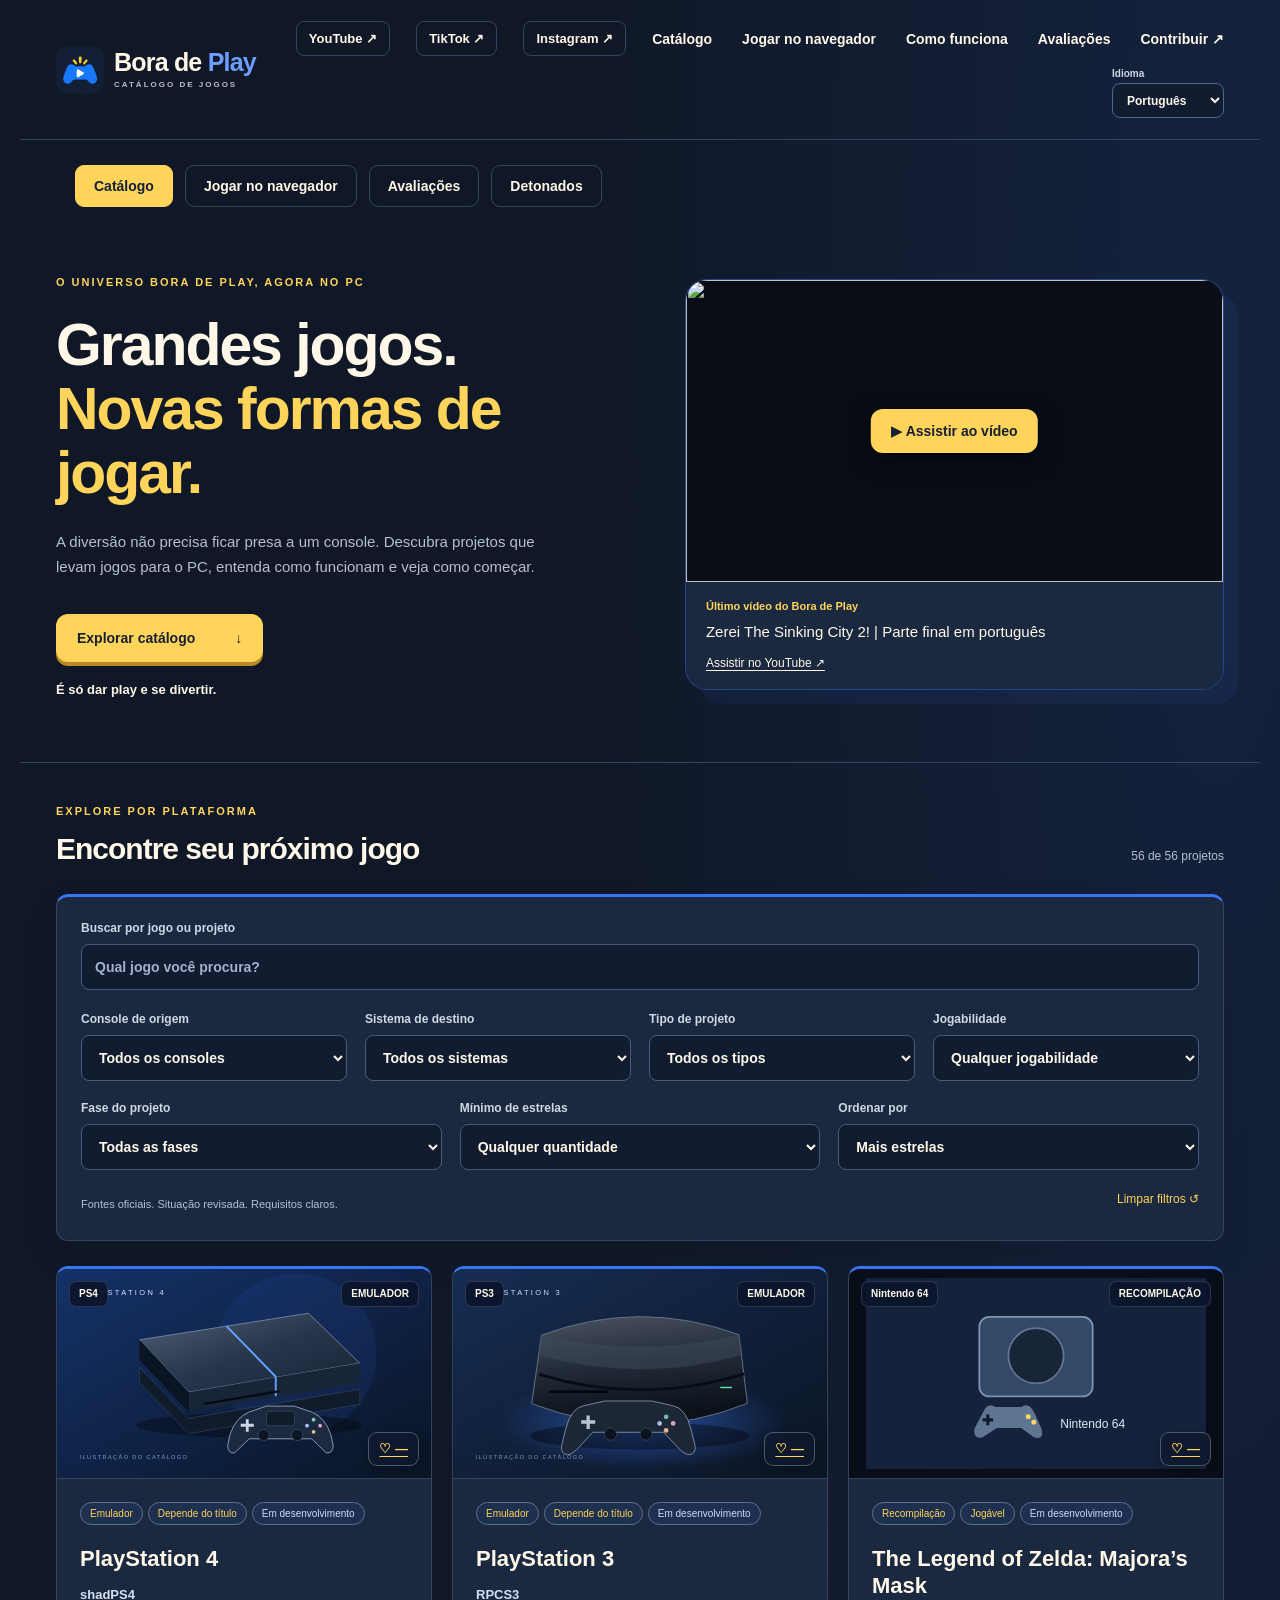
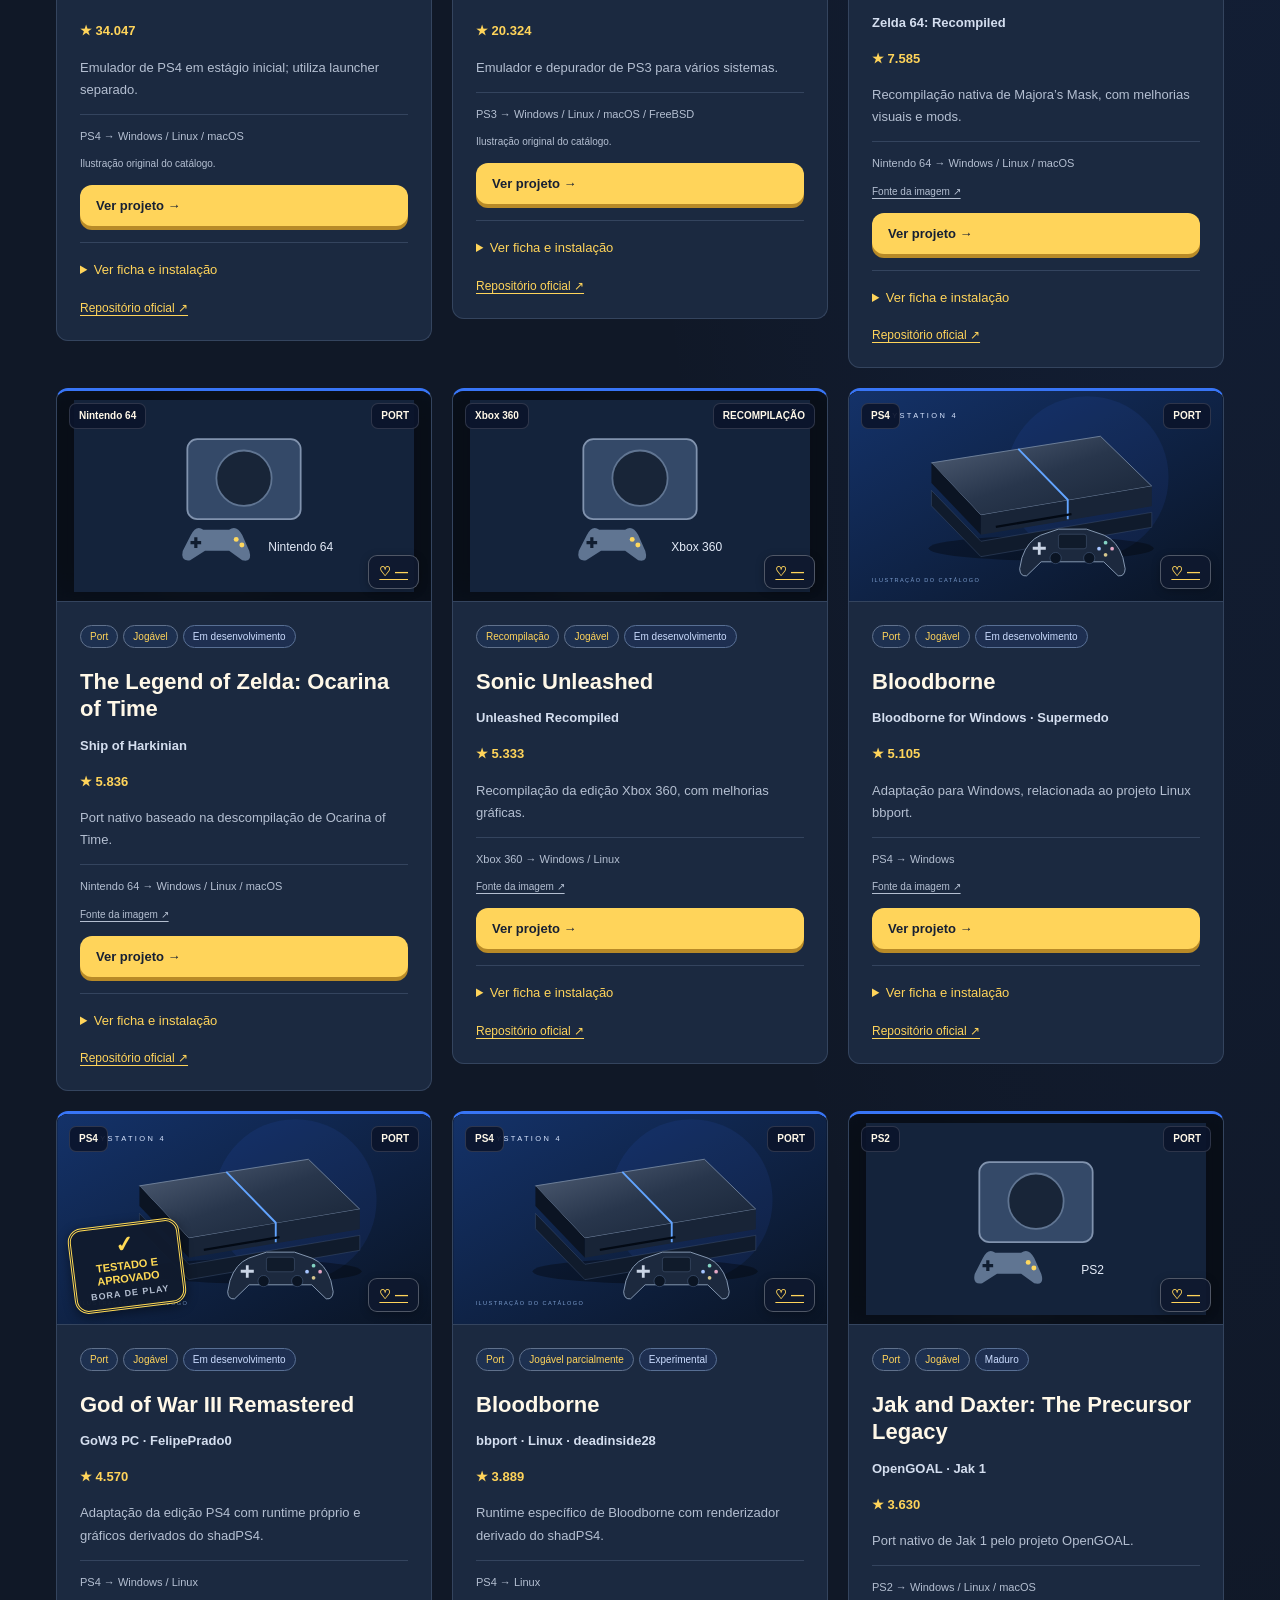
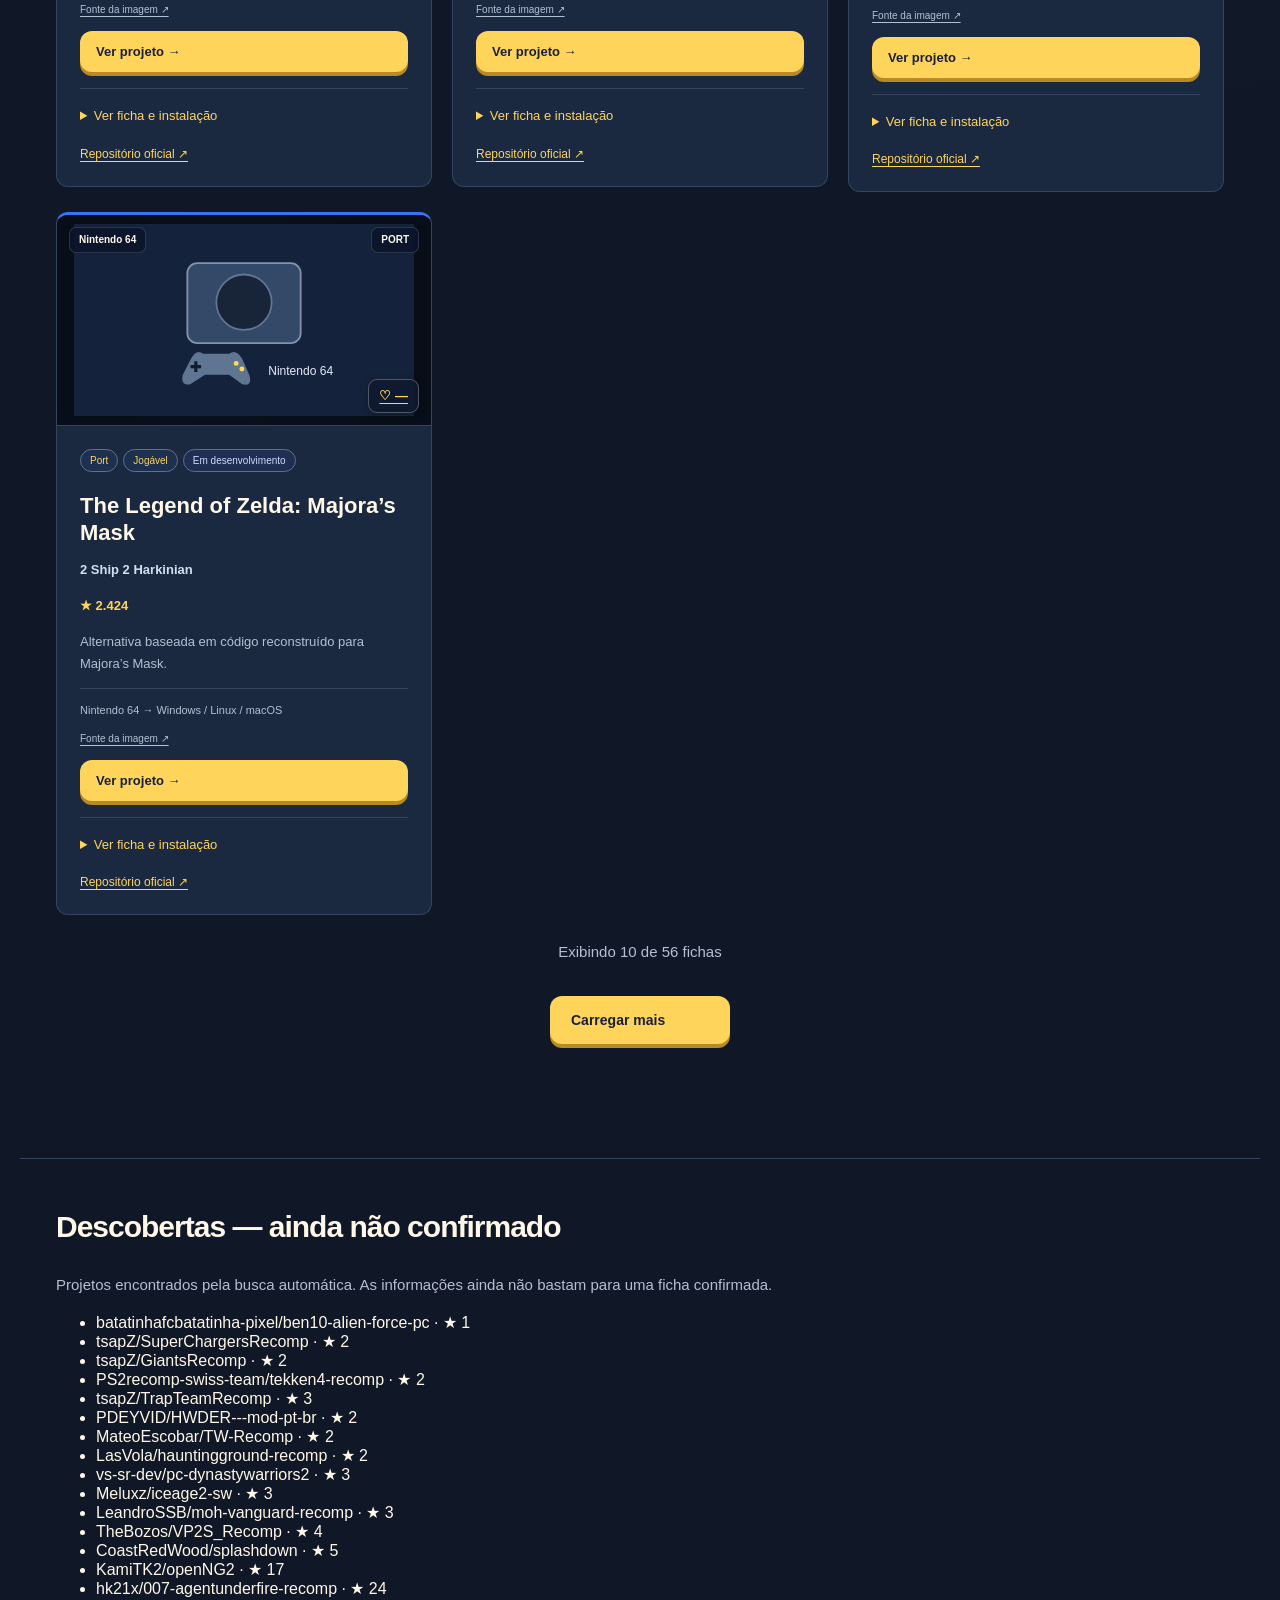
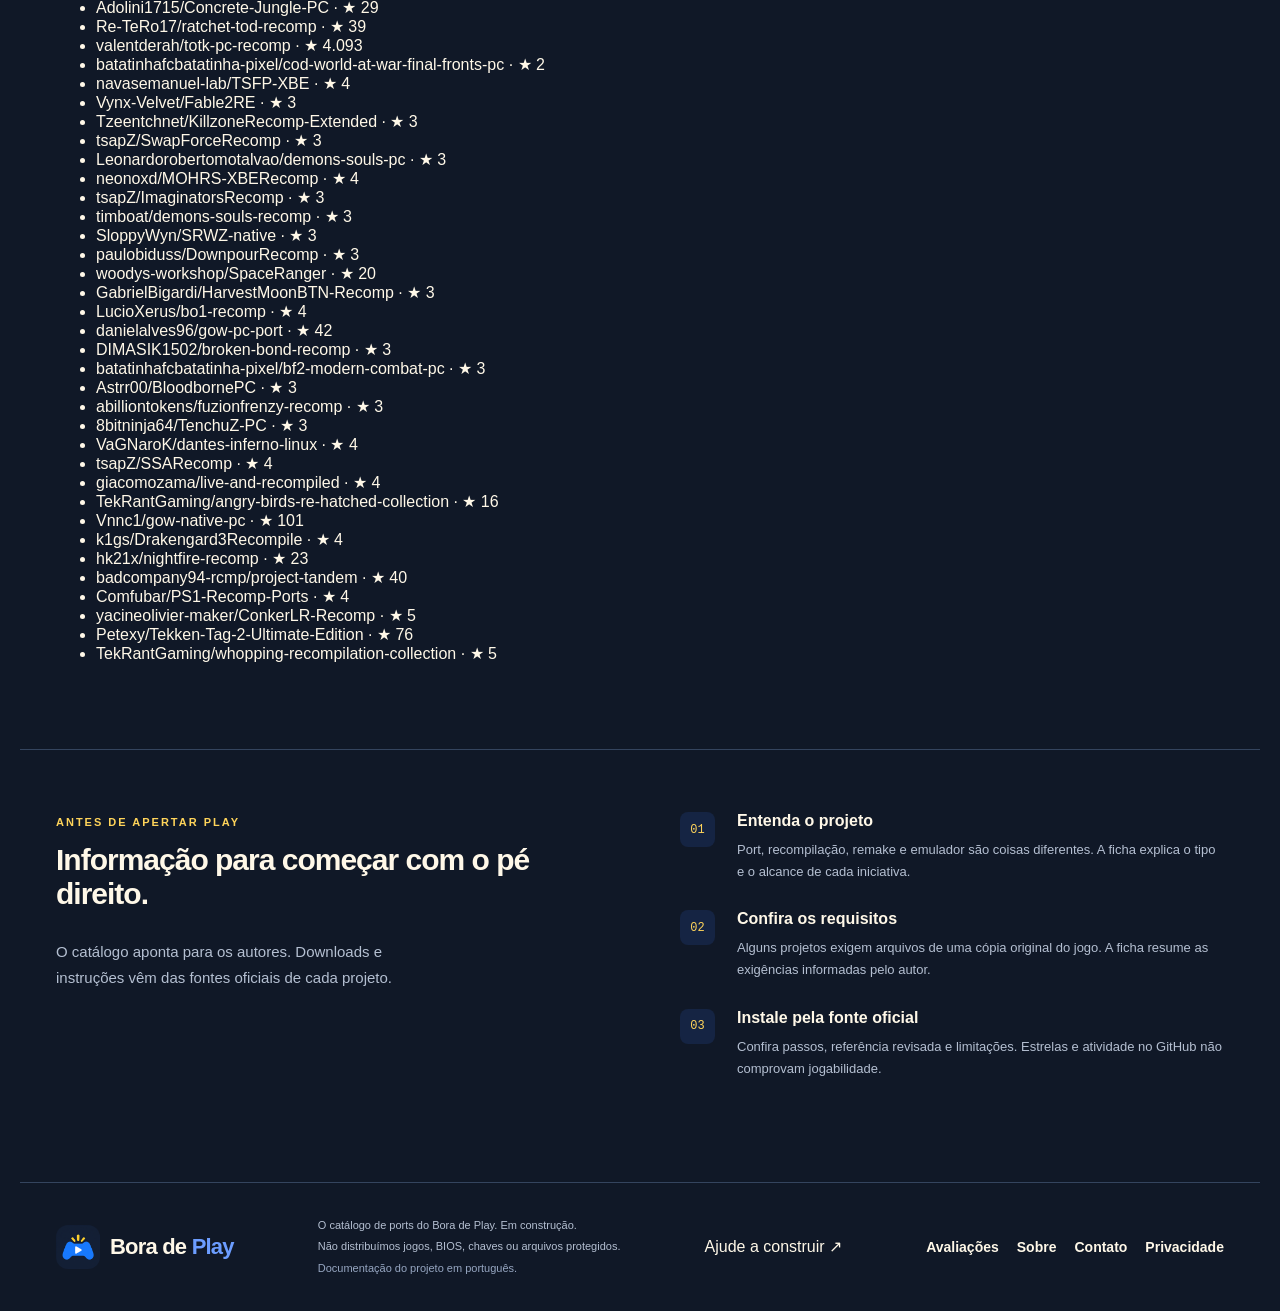
==== commit a188da01: "Atualiza site publico Bora de Play" ====
--- a/index.html
+++ b/index.html
@@ -5,7 +5,7 @@
   <meta name="description" content="Ports, recompilações e emuladores com fontes oficiais, estrelas e instruções.">
   <title>Bora de Play | Catálogo de jogos</title>
   <meta name="theme-color" content="#172033"><link rel="icon" type="image/png" href="assets/marca-dagua.png">
-  <link rel="stylesheet" href="styles.css?v=cd68282bb755"><script src="i18n.js?v=b9c53109b550" defer></script><script src="app.js?v=bacf958be069" defer></script>
+  <link rel="stylesheet" href="styles.css?v=cd68282bb755"><script src="i18n.js?v=b9c53109b550" defer></script><script src="app.js?v=be6a3661c62a" defer></script>
 <script type="module" src="card-likes.js?v=dcf0e1e5661d"></script>
 <script src="site-info.js?v=778ab548e11f" defer></script><script async src="https://pagead2.googlesyndication.com/pagead/js/adsbygoogle.js?client=ca-pub-7997648359288514" crossorigin="anonymous"></script>
 <script defer src="analytics.js?v=a9a458a701dd"></script>
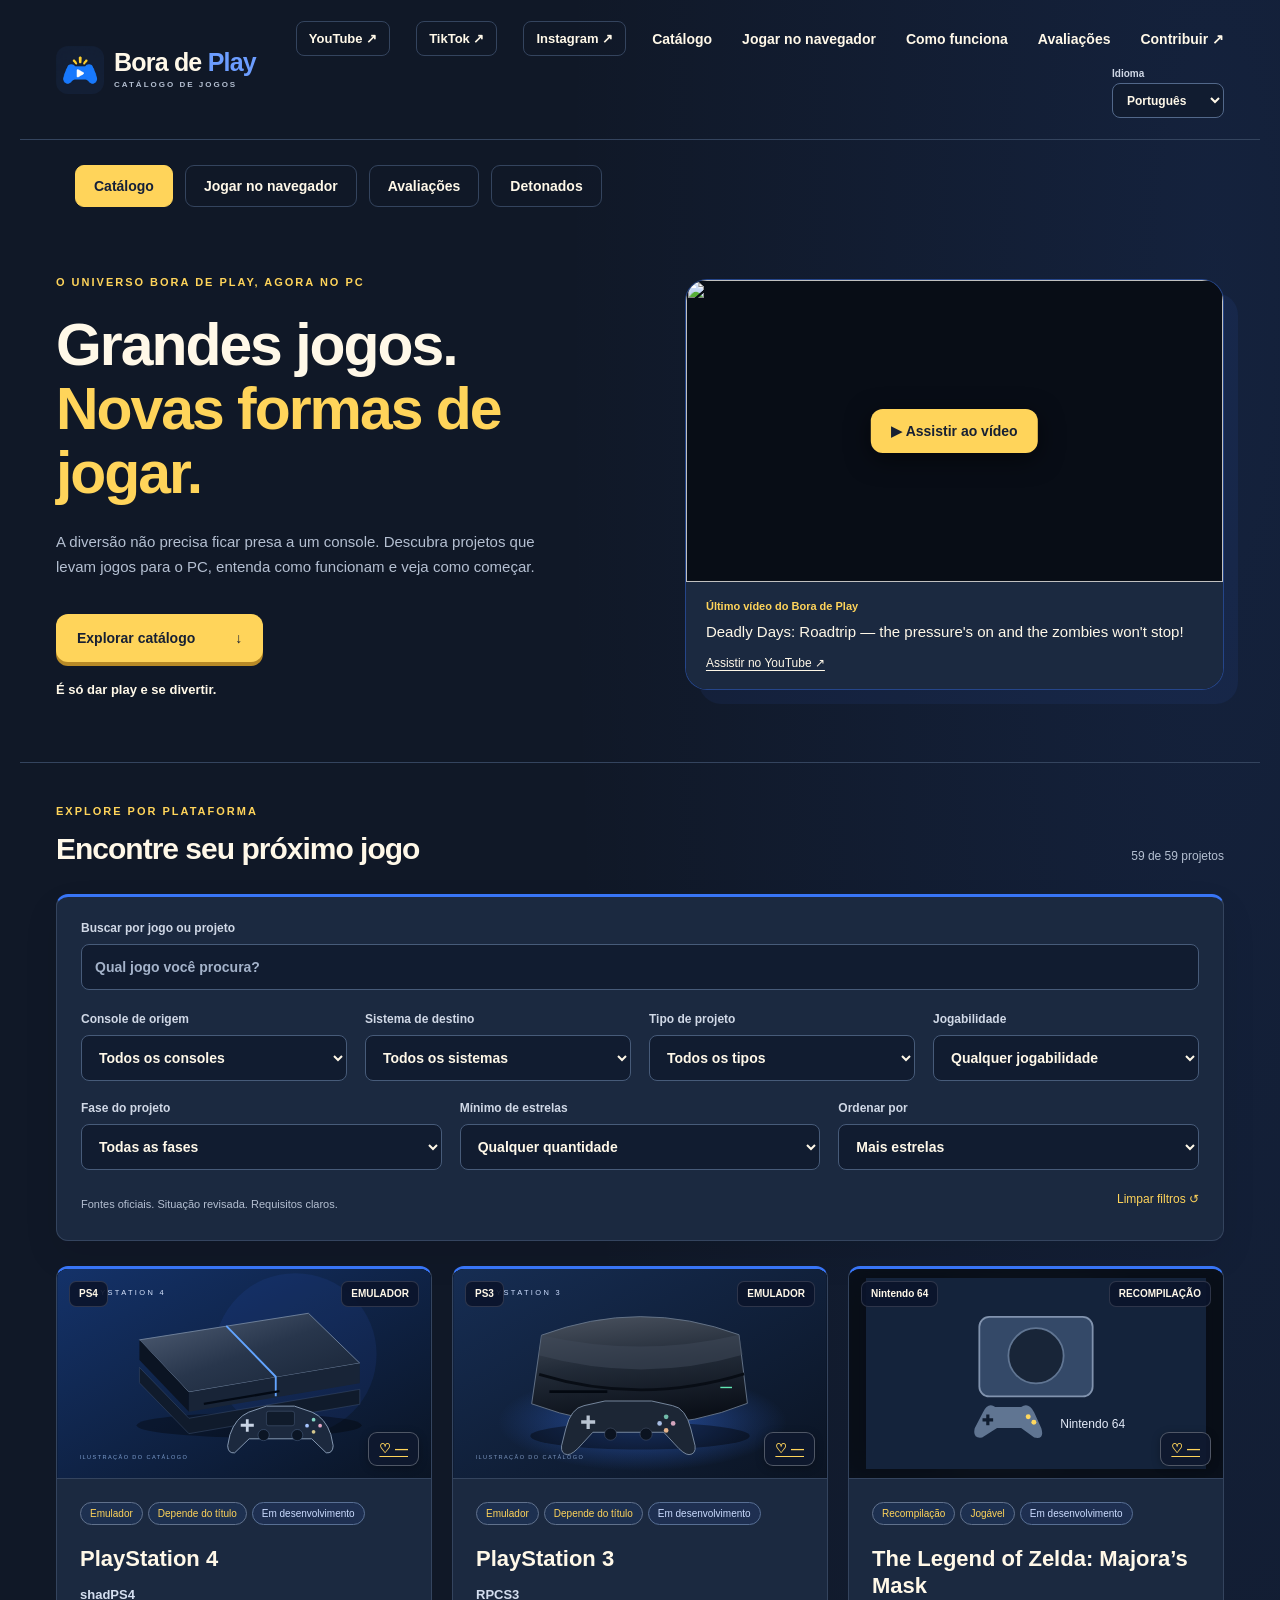
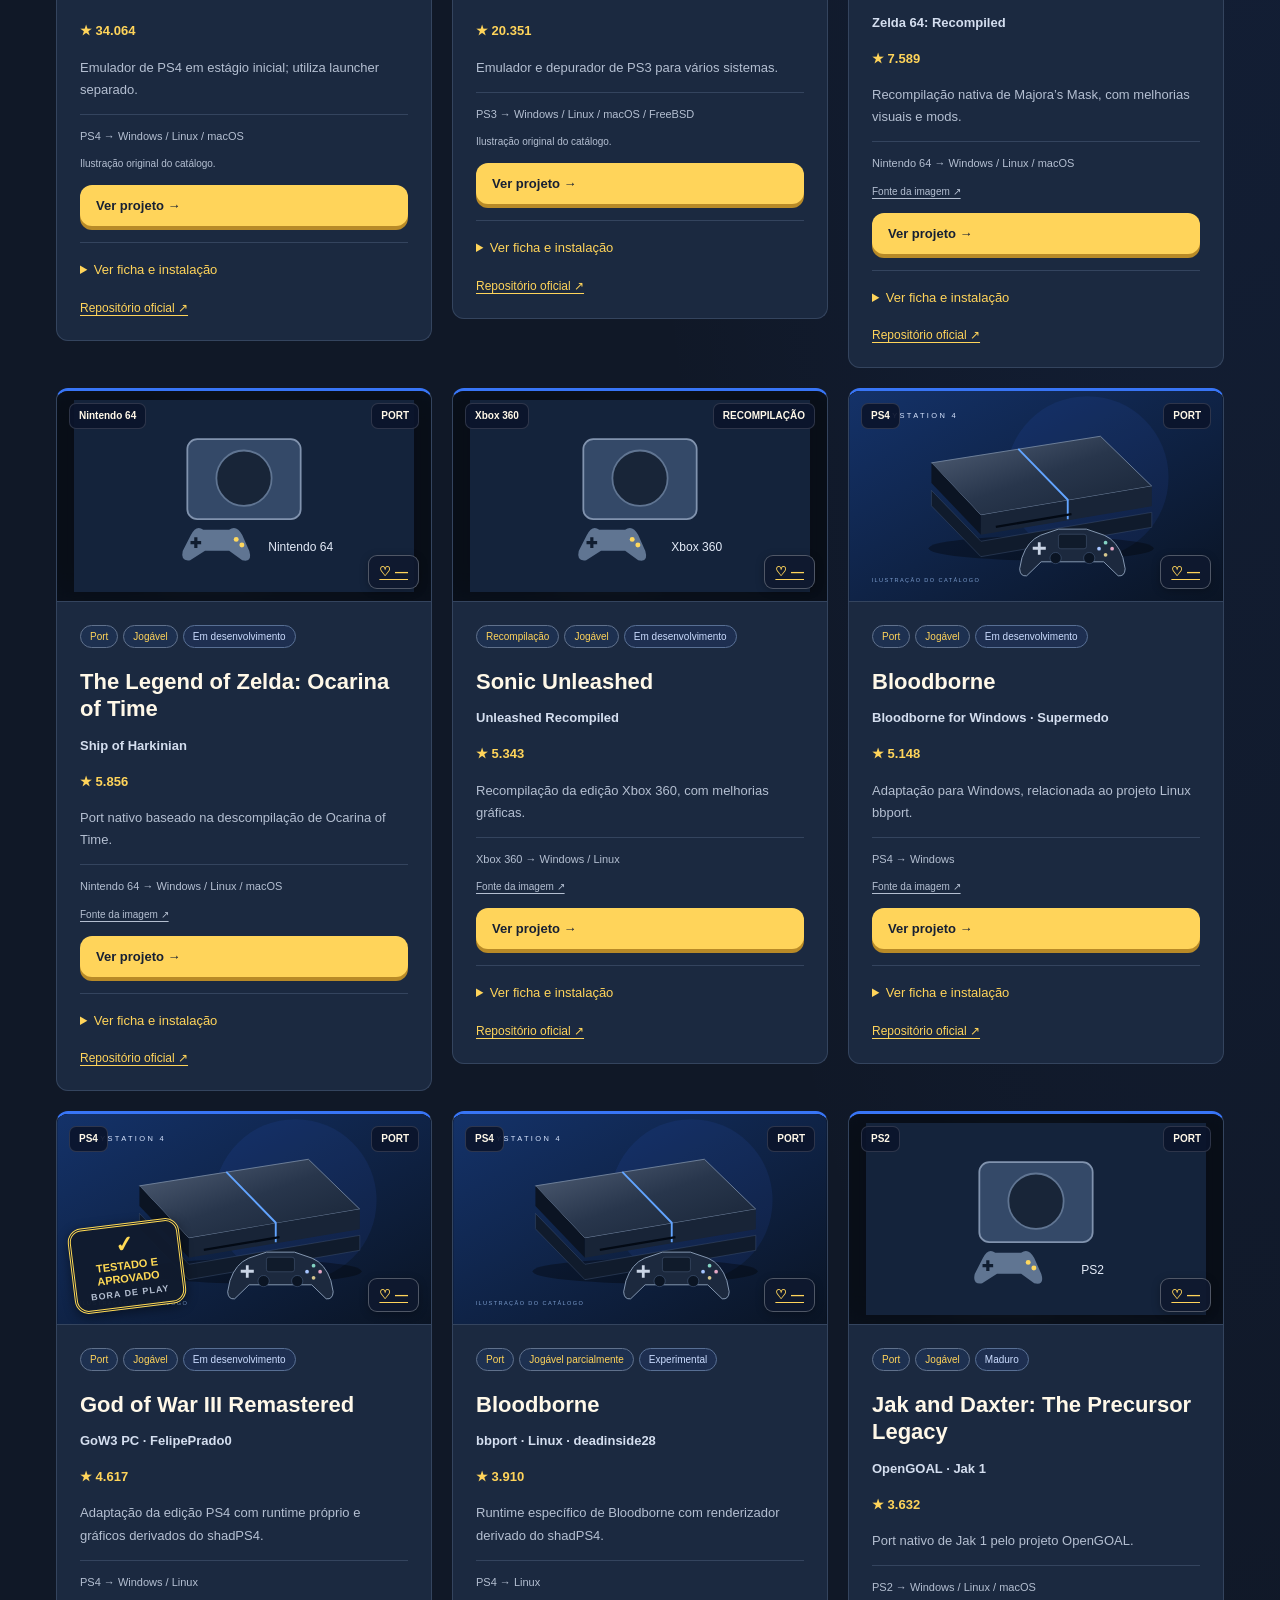
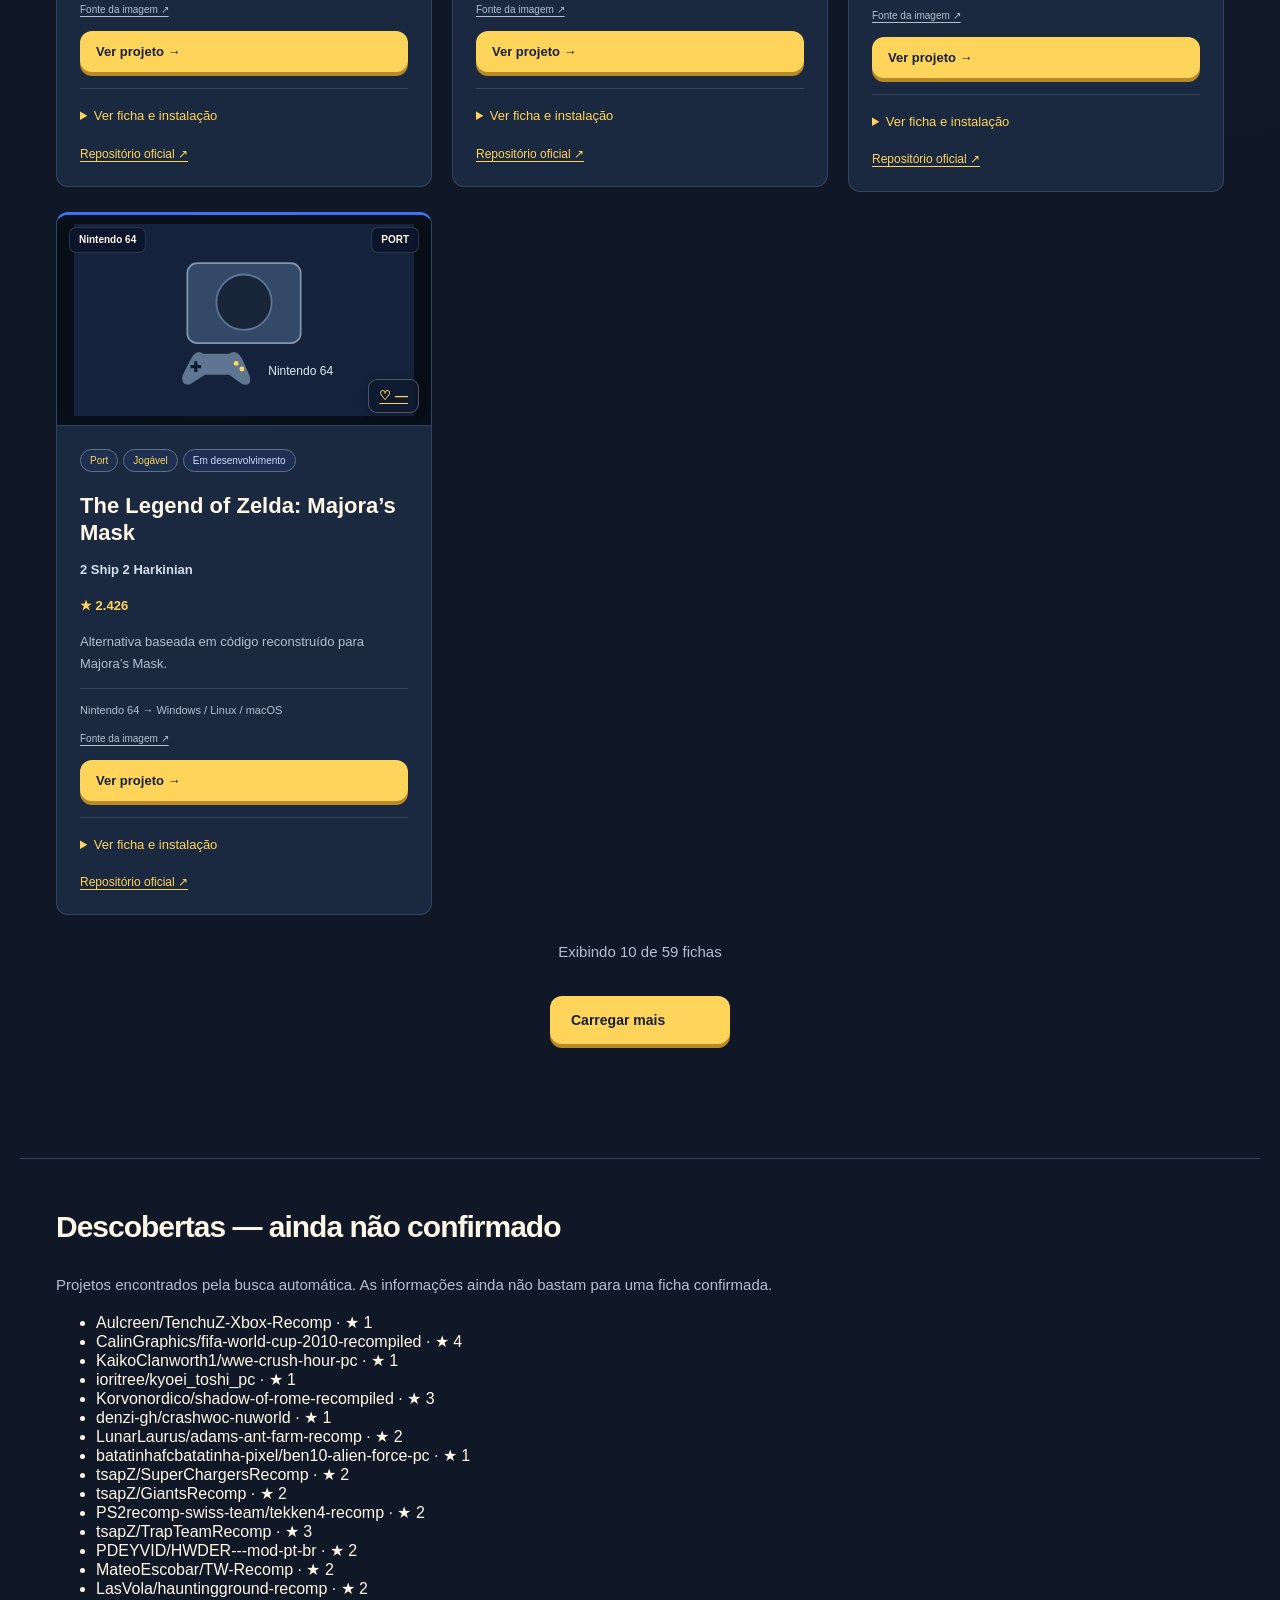
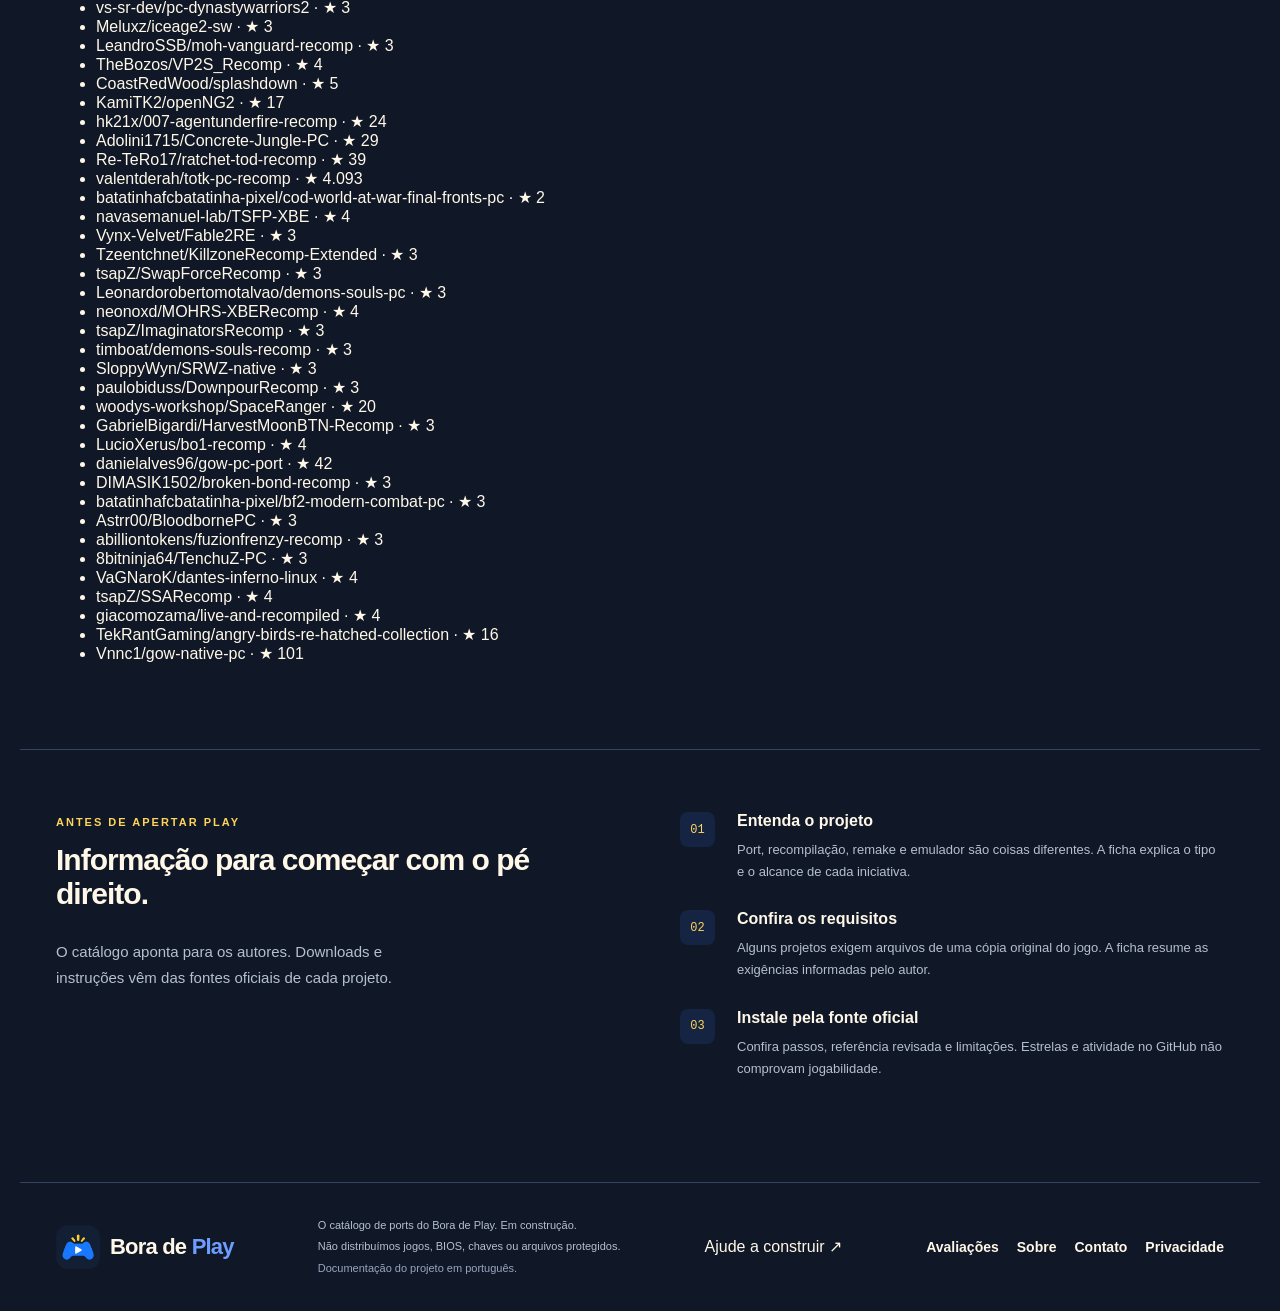
==== commit 962c7c43: "Atualiza site publico Bora de Play" ====
--- a/index.html
+++ b/index.html
@@ -5,11 +5,11 @@
   <meta name="description" content="Ports, recompilações e emuladores com fontes oficiais, estrelas e instruções.">
   <title>Bora de Play | Catálogo de jogos</title>
   <meta name="theme-color" content="#172033"><link rel="icon" type="image/png" href="assets/marca-dagua.png">
-  <link rel="stylesheet" href="styles.css?v=cd68282bb755"><script src="i18n.js?v=b9c53109b550" defer></script><script src="app.js?v=be6a3661c62a" defer></script>
+  <link rel="stylesheet" href="styles.css?v=d5714e18cbf4"><script src="i18n.js?v=b9c53109b550" defer></script><script src="app.js?v=be6a3661c62a" defer></script>
 <script type="module" src="card-likes.js?v=dcf0e1e5661d"></script>
-<script src="site-info.js?v=778ab548e11f" defer></script><script async src="https://pagead2.googlesyndication.com/pagead/js/adsbygoogle.js?client=ca-pub-7997648359288514" crossorigin="anonymous"></script>
-<script defer src="analytics.js?v=a9a458a701dd"></script>
-</head>
+<script src="site-info.js?v=87c4d582825a" defer></script><script async src="https://pagead2.googlesyndication.com/pagead/js/adsbygoogle.js?client=ca-pub-7997648359288514" crossorigin="anonymous"></script>
+<script defer src="analytics.js?v=c337978489a6"></script>
+<link rel="canonical" href="https://boradeplay.blog.br/"></head>
 <body>
   <header class="topbar">
     <a class="brand" href="./" aria-label="Bora de Play, início" data-i18n-aria-label="home"><img class="brand-logo" src="assets/marca-dagua.png" alt="" width="48" height="48"><span>Bora de <strong>Play</strong><small data-i18n="brandSubtitle">CATÁLOGO DE JOGOS</small></span></a>
@@ -17,7 +17,7 @@
     <label class="language-label"><span data-i18n="language">Idioma</span><select id="language" aria-label="Idioma" data-i18n-aria-label="language"><option value="pt">Português</option><option value="en">English</option><option value="es">Español</option></select></label></div>
   </header>
   <main>
-    <nav class="catalog-tabs" aria-label="Catálogos"><a class="is-active" href="#catalogo" data-i18n="catalog">Catálogo</a><a href="navegador.html" data-i18n="browserNav">Jogar no navegador</a><a href="avaliacoes.html" data-i18n="reviewsNav">Avaliações</a><a href="detonados.html">Detonados</a></nav><section class="hero"><div class="hero-copy"><span class="eyebrow" data-i18n="eyebrow">O UNIVERSO BORA DE PLAY, AGORA NO PC</span><h1><span data-i18n="headline">Grandes jogos.</span><br><span class="headline-accent" data-i18n="headlineAccent">Novas formas de jogar.</span></h1><p data-i18n="intro">A diversão não precisa ficar presa a um console. Descubra projetos que levam jogos para o PC, entenda como funcionam e veja como começar.</p><a class="button" href="#catalogo"><span data-i18n="explore">Explorar catálogo</span><span aria-hidden="true">↓</span></a><small data-i18n="tagline">É só dar play e se divertir.</small></div><div class="hero-art"><img src="assets/banner-youtube.png" alt="Bora de Play. Arte original do canal." data-i18n-alt="bannerAlt" width="2560" height="1440" fetchpriority="high"><div class="hero-caption"><span class="live-dot" aria-hidden="true"></span><span data-i18n="caption">Do canal para a sua próxima descoberta.</span></div></div></section>
+    <nav class="catalog-tabs" aria-label="Catálogos"><a class="is-active" href="#catalogo" data-i18n="catalog">Catálogo</a><a href="navegador.html" data-i18n="browserNav">Jogar no navegador</a><a href="avaliacoes.html" data-i18n="reviewsNav">Avaliações</a><a href="detonados.html">Detonados</a></nav><section class="hero"><div class="hero-copy"><span class="eyebrow" data-i18n="eyebrow">O UNIVERSO BORA DE PLAY, AGORA NO PC</span><h1><span data-i18n="headline">Grandes jogos.</span><br><span class="headline-accent" data-i18n="headlineAccent">Novas formas de jogar.</span></h1><p data-i18n="intro">A diversão não precisa ficar presa a um console. Descubra projetos que levam jogos para o PC, entenda como funcionam e veja como começar.</p><a class="button" href="#catalogo"><span data-i18n="explore">Explorar catálogo</span><span aria-hidden="true">↓</span></a><small data-i18n="tagline">É só dar play e se divertir.</small></div><div class="hero-art"><img src="assets/banner-youtube.webp" alt="Bora de Play. Arte original do canal." data-i18n-alt="bannerAlt" width="2560" height="1440" fetchpriority="high"><div class="hero-caption"><span class="live-dot" aria-hidden="true"></span><span data-i18n="caption">Do canal para a sua próxima descoberta.</span></div></div></section>
     <section id="catalogo" class="catalog"><div class="section-heading"><div><span class="eyebrow" data-i18n="platformEyebrow">EXPLORE POR PLATAFORMA</span><h2 data-i18n="findGame">Encontre seu próximo jogo</h2></div><span class="count" id="total" role="status" data-i18n="loading">Carregando…</span></div>
       <form id="filters" role="search">
         <label class="search"><span data-i18n="search">Buscar por jogo ou projeto</span><input id="query" type="search" placeholder="Qual jogo você procura?" data-i18n-placeholder="placeholder" autocomplete="off"></label>
--- a/styles.css
+++ b/styles.css
@@ -76,3 +76,5 @@
 
 /* Optional audience measurement: equally accessible accept and decline actions. */
 .analytics-consent[hidden]{display:none}.analytics-consent{position:fixed;z-index:1000;bottom:20px;left:20px;width:min(520px,calc(100% - 40px));padding:24px;background:var(--panel);border:1px solid var(--line);border-top:3px solid var(--yellow);border-radius:16px;box-shadow:0 12px 60px #0008;max-height:calc(100dvh - 40px);overflow:auto}.analytics-consent h2{font-size:22px;letter-spacing:0;margin:0 0 12px}.analytics-consent p{margin:0 0 12px;font-size:14px}.analytics-consent a{color:var(--yellow);font-size:13px;text-decoration:underline}.analytics-actions{display:flex;gap:12px;margin-top:18px;flex-wrap:wrap}.analytics-actions button{flex:1;min-height:46px;padding:12px;border:1px solid var(--yellow);border-radius:8px;color:var(--cream);font-weight:700;font-size:13px;background:var(--navy)}.analytics-actions button:hover{background:#304365}.analytics-settings{min-height:44px;padding:10px;font-size:12px;text-decoration:underline;color:var(--muted)}@media(max-width:580px){.analytics-consent{padding:20px}.analytics-actions{gap:10px}.analytics-actions button{flex-basis:100%}}
+
+.review-channel-actions{display:flex;flex-wrap:wrap;gap:12px;align-items:center}
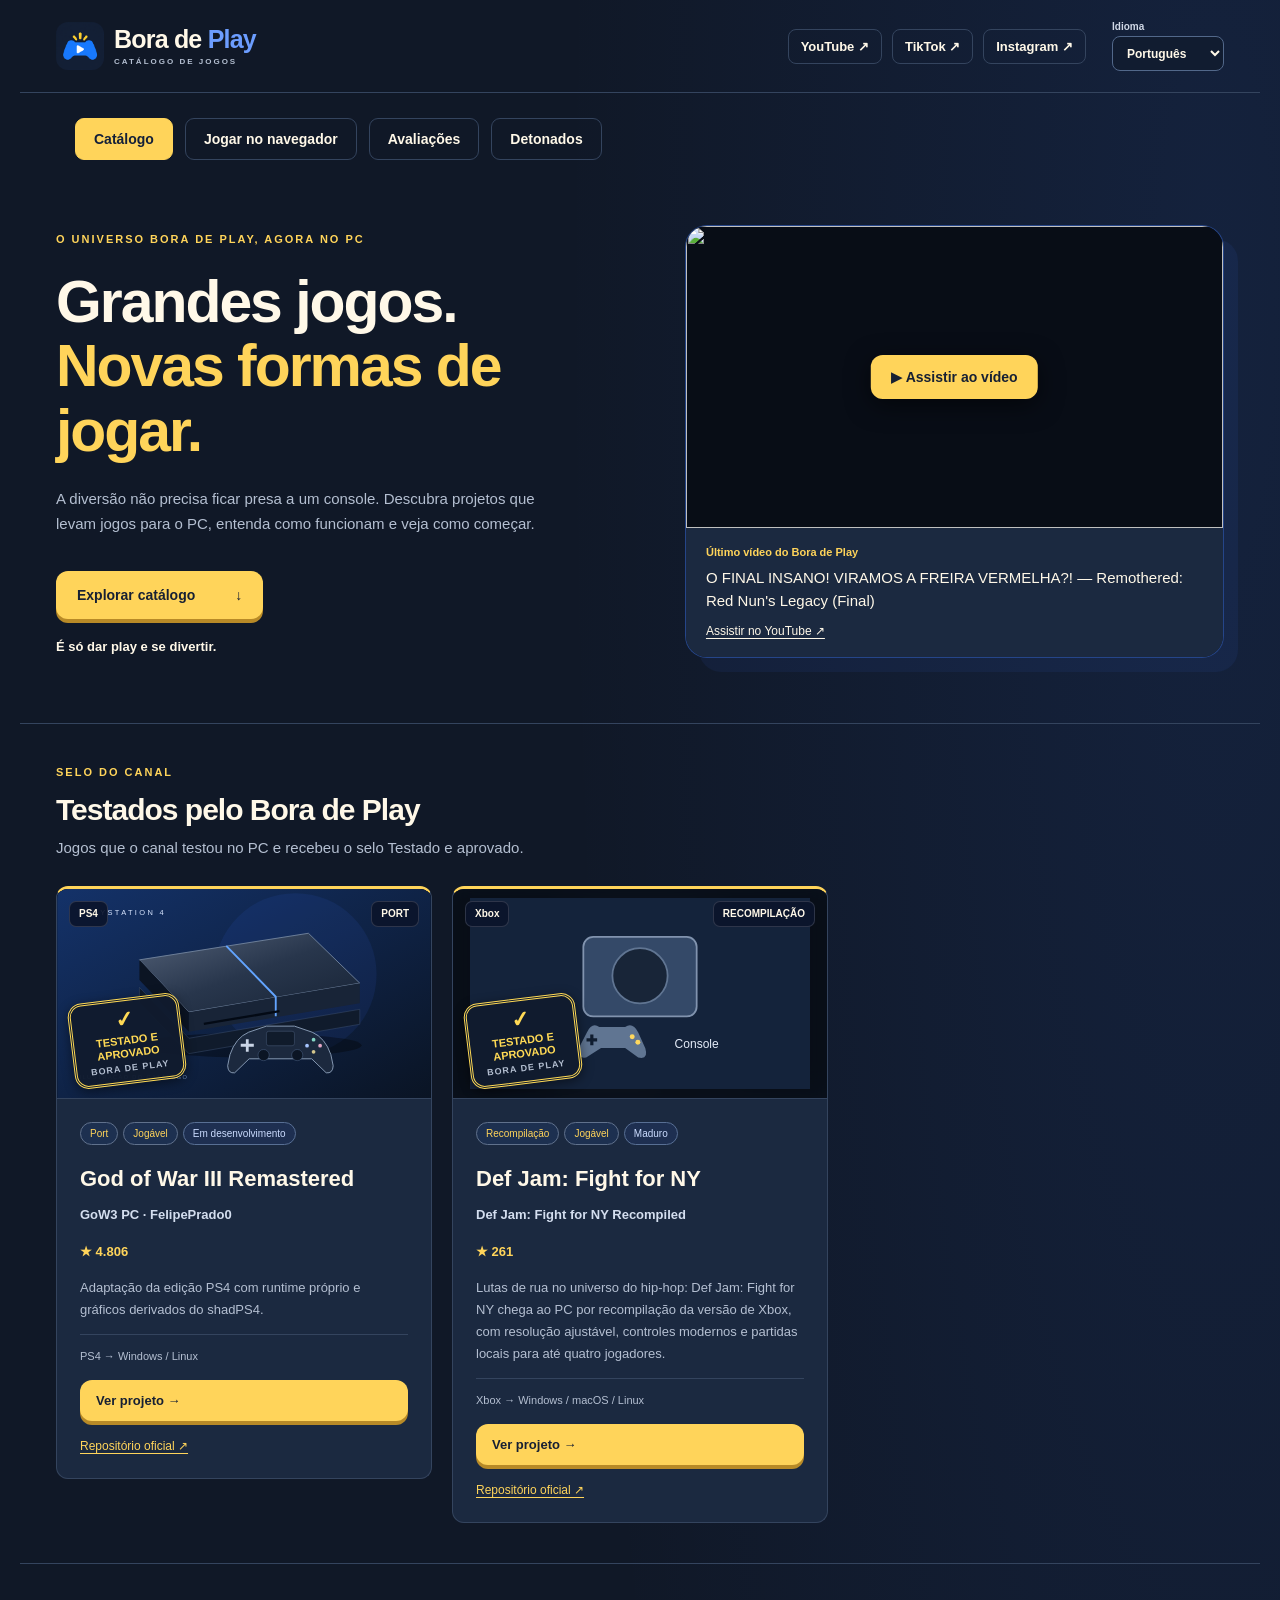
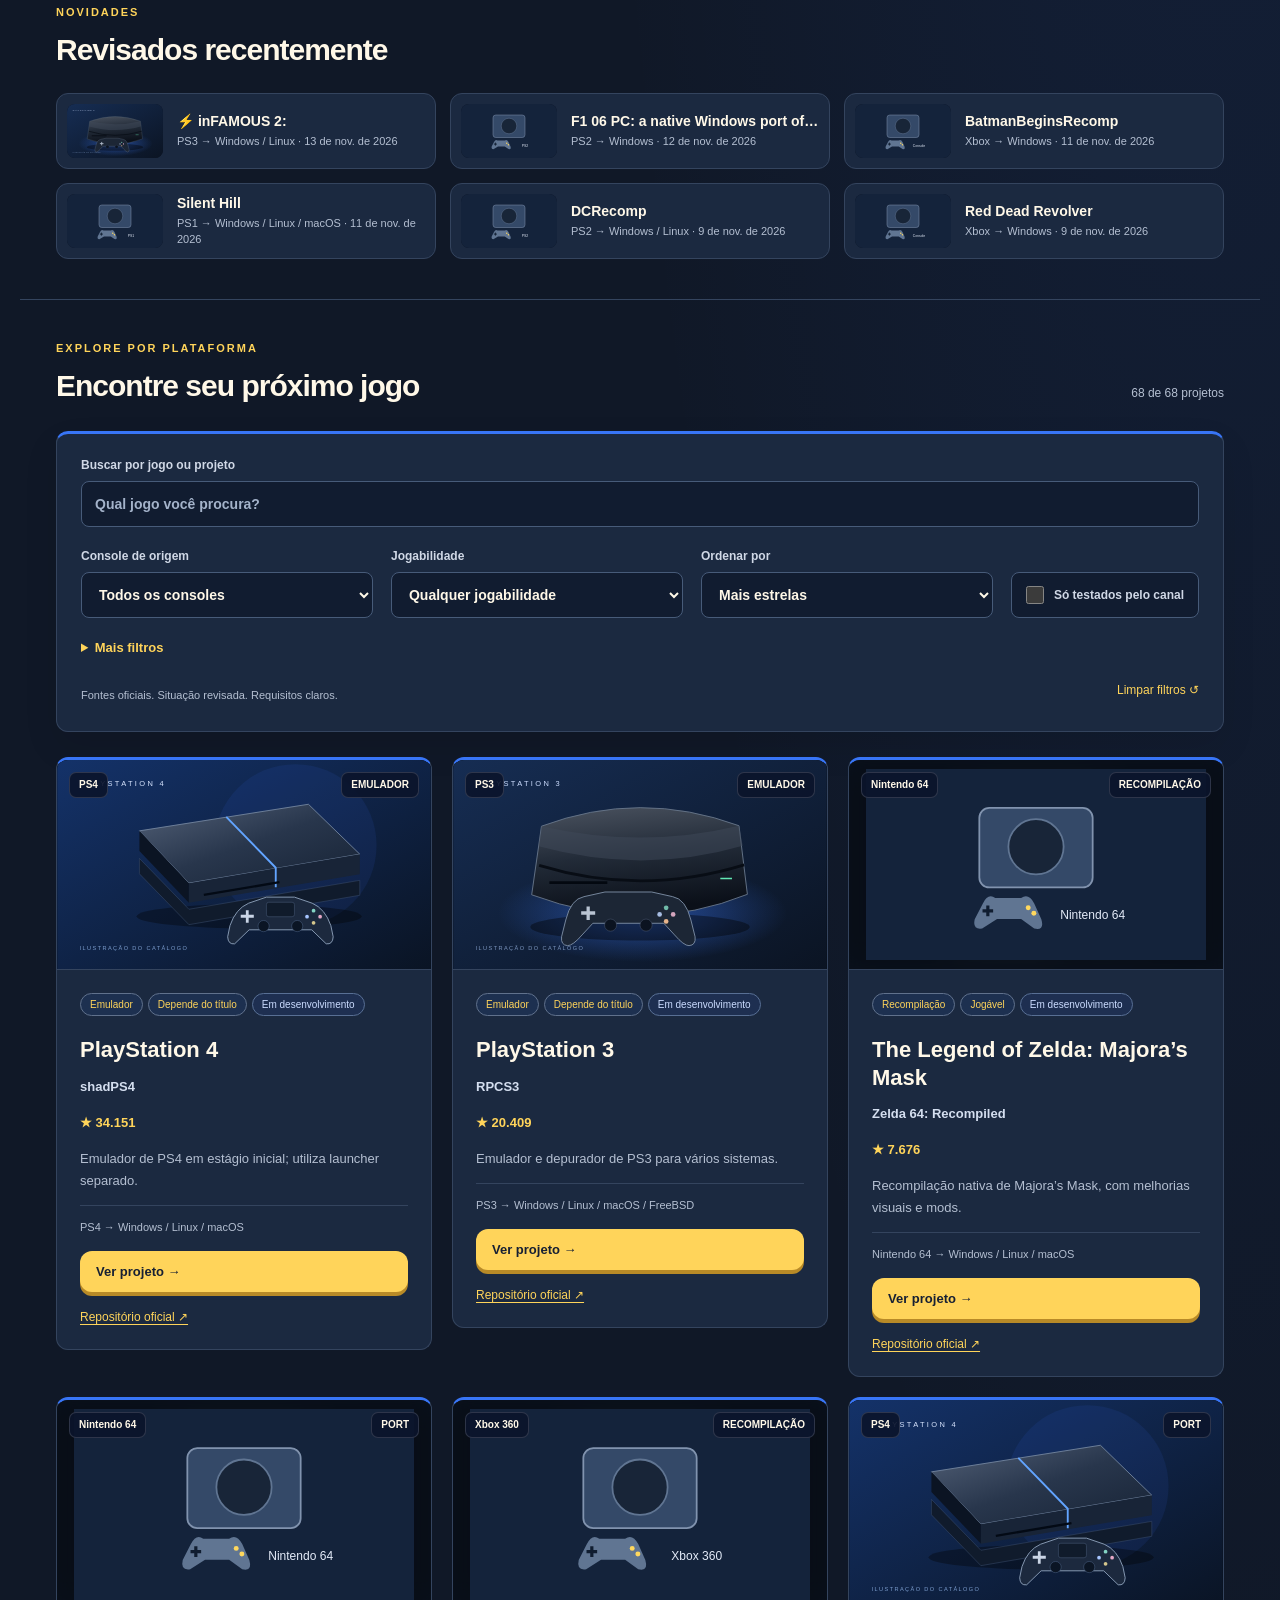
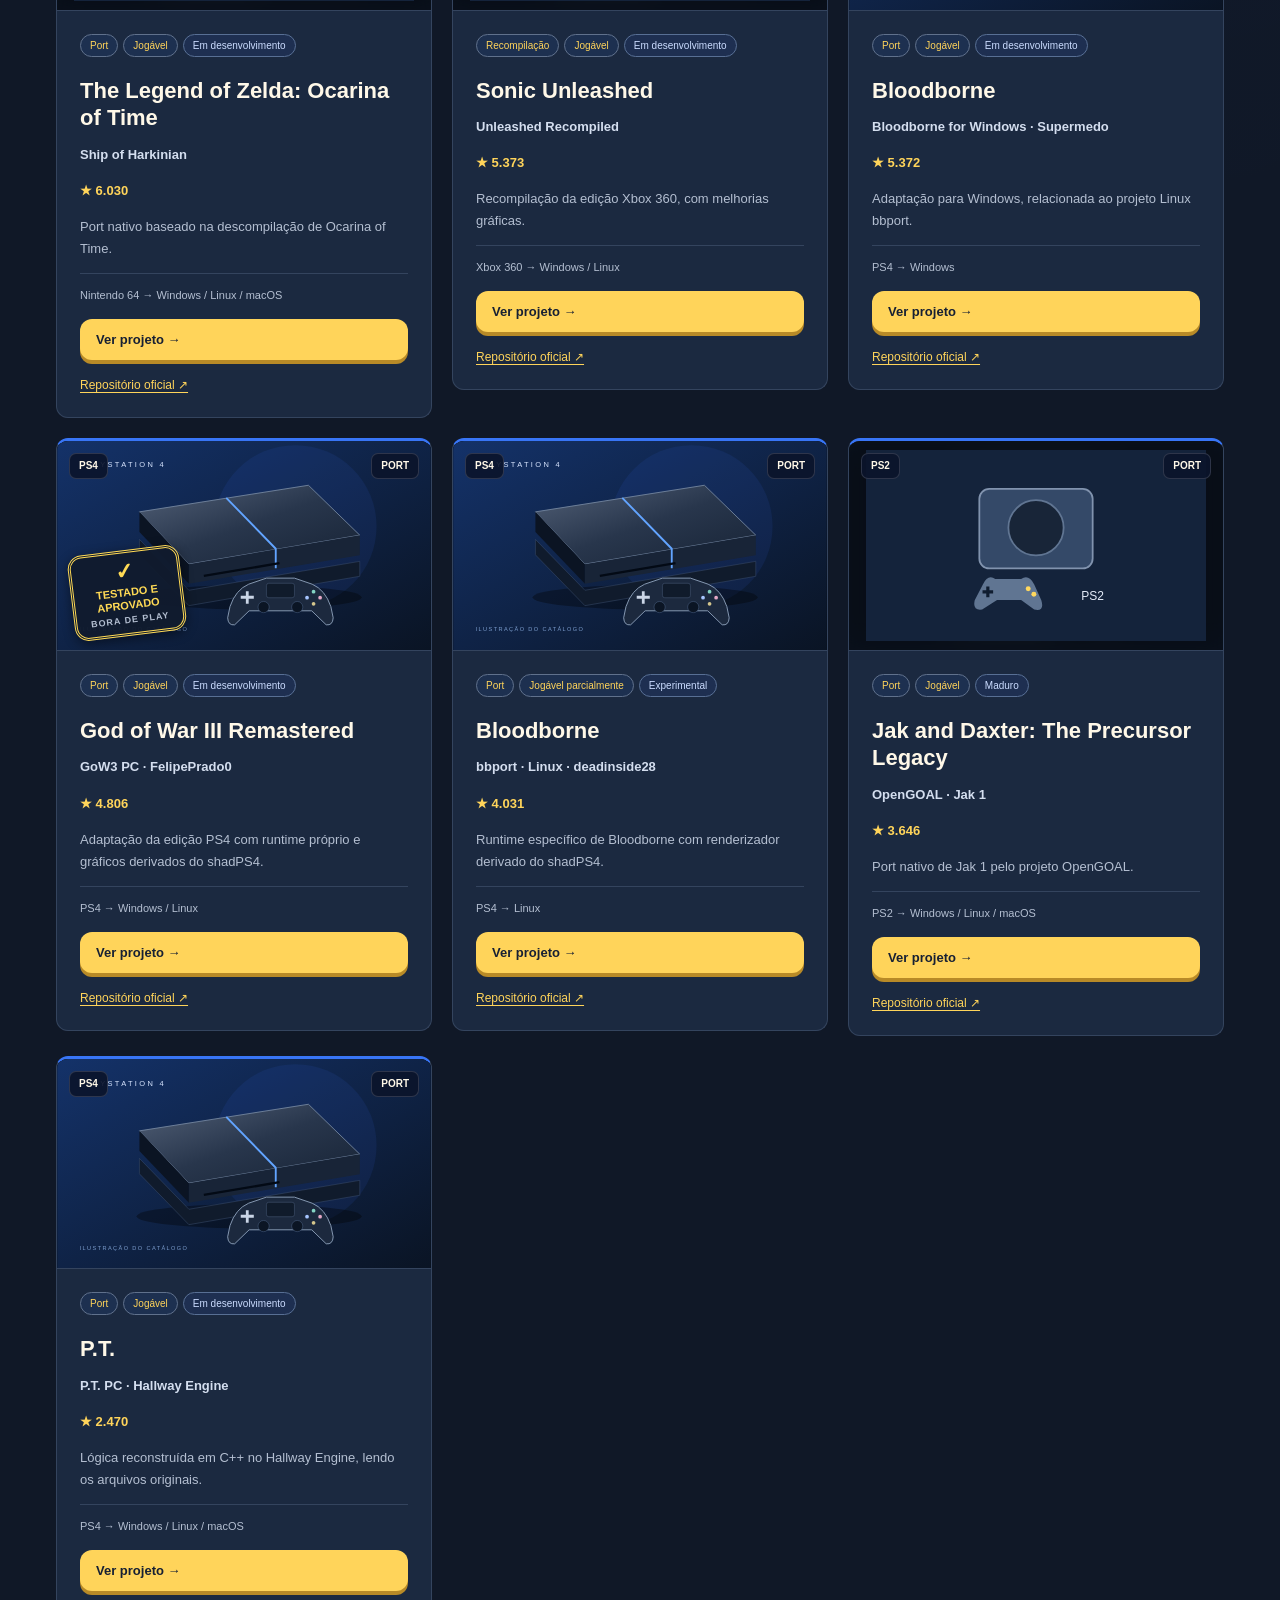
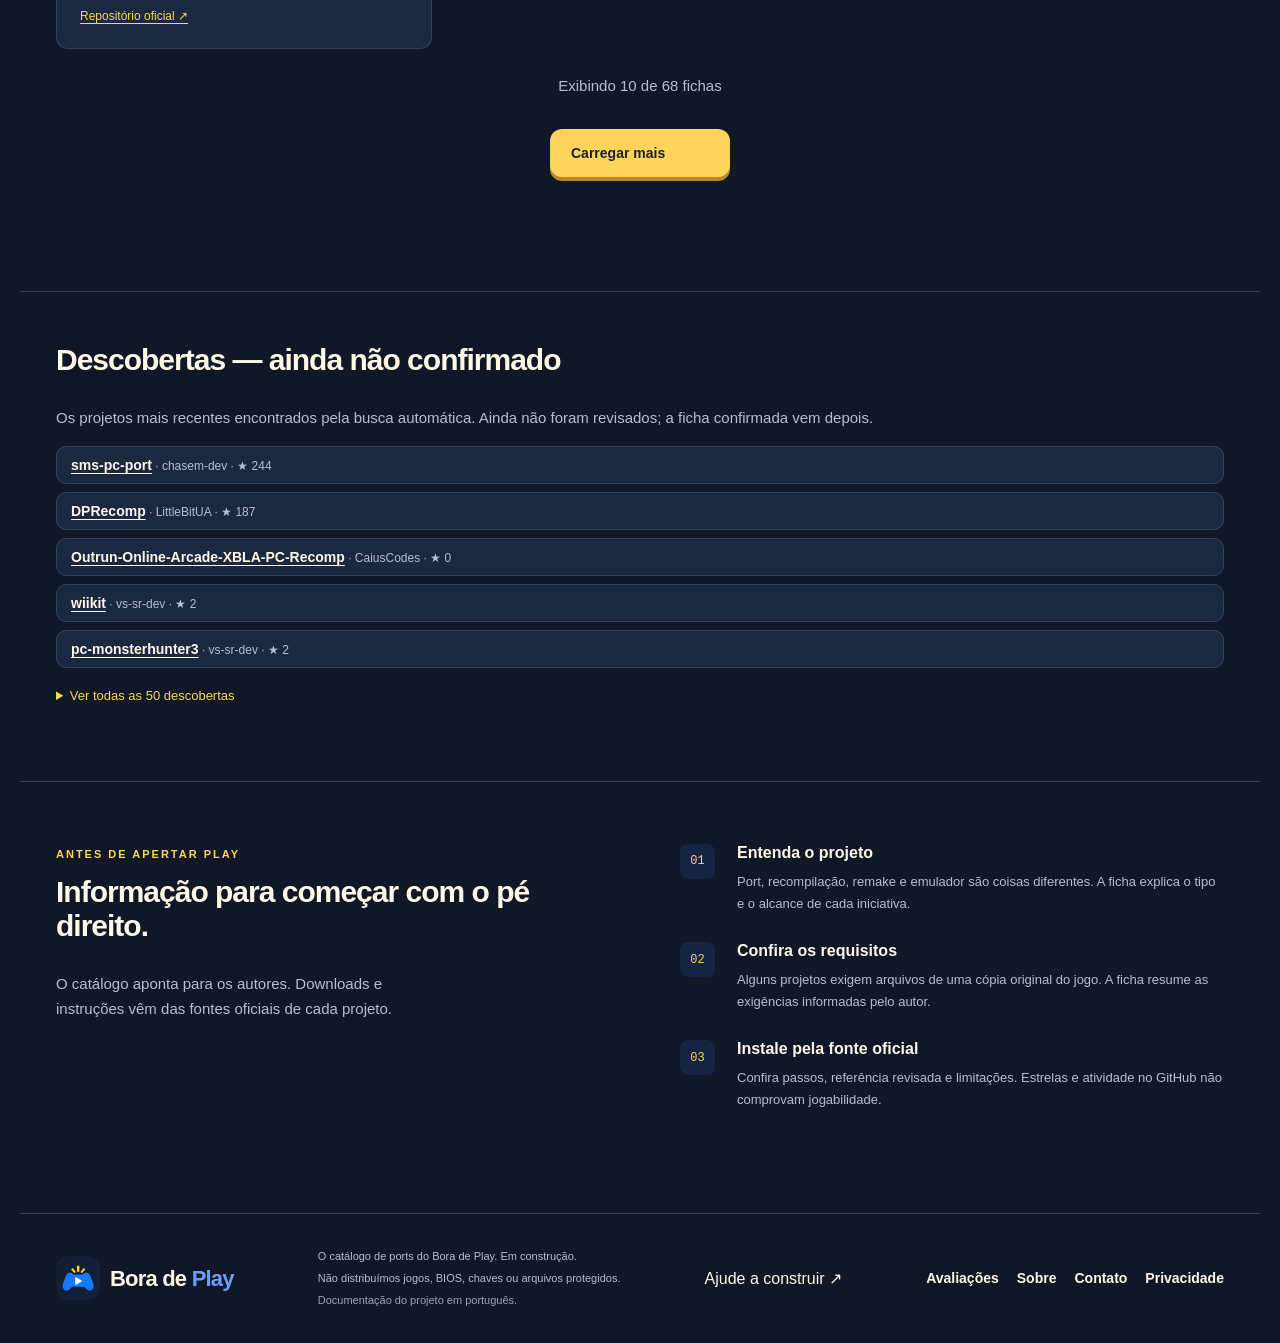
==== commit 816c43aa: "Atualiza site publico Bora de Play" ====
--- a/index.html
+++ b/index.html
@@ -5,36 +5,28 @@
   <meta name="description" content="Ports, recompilações e emuladores com fontes oficiais, estrelas e instruções.">
   <title>Bora de Play | Catálogo de jogos</title>
   <meta name="theme-color" content="#172033"><link rel="icon" type="image/png" href="assets/marca-dagua.png">
-  <link rel="stylesheet" href="styles.css?v=d5714e18cbf4"><script src="i18n.js?v=b9c53109b550" defer></script><script src="app.js?v=be6a3661c62a" defer></script>
-<script type="module" src="card-likes.js?v=dcf0e1e5661d"></script>
-<script src="site-info.js?v=87c4d582825a" defer></script><script async src="https://pagead2.googlesyndication.com/pagead/js/adsbygoogle.js?client=ca-pub-7997648359288514" crossorigin="anonymous"></script>
+  <link rel="stylesheet" href="styles.css?v=0371833ece59"><script src="i18n.js?v=2265dcffd586" defer></script><script src="app.js?v=430f4c736983" defer></script>
+<script type="module" src="card-likes.js?v=872c29ef76c7"></script>
+<script src="site-info.js?v=52131e3563b0" defer></script><script async src="https://pagead2.googlesyndication.com/pagead/js/adsbygoogle.js?client=ca-pub-7997648359288514" crossorigin="anonymous"></script>
 <script defer src="analytics.js?v=c337978489a6"></script>
-<link rel="canonical" href="https://boradeplay.blog.br/"></head>
+<link rel="canonical" href="https://boradeplay.blog.br/"><meta property="og:type" content="website"><meta property="og:site_name" content="Bora de Play"><meta property="og:locale" content="pt_BR"><meta property="og:title" content="Bora de Play | Catálogo de jogos"><meta property="og:description" content="Ports, recompilações e emuladores com fontes oficiais, estrelas e instruções."><meta property="og:url" content="https://boradeplay.blog.br/"><meta property="og:image" content="https://boradeplay.blog.br/assets/og-image.jpg"><meta property="og:image:width" content="1200"><meta property="og:image:height" content="630"><meta name="twitter:card" content="summary_large_image"><meta name="twitter:title" content="Bora de Play | Catálogo de jogos"><meta name="twitter:description" content="Ports, recompilações e emuladores com fontes oficiais, estrelas e instruções."><meta name="twitter:image" content="https://boradeplay.blog.br/assets/og-image.jpg"></head>
 <body>
   <header class="topbar">
     <a class="brand" href="./" aria-label="Bora de Play, início" data-i18n-aria-label="home"><img class="brand-logo" src="assets/marca-dagua.png" alt="" width="48" height="48"><span>Bora de <strong>Play</strong><small data-i18n="brandSubtitle">CATÁLOGO DE JOGOS</small></span></a>
-    <div class="header-actions"><a class="social-link" href="https://www.youtube.com/@Bora_de_Play" target="_blank" rel="noopener noreferrer" aria-label="Bora de Play — YouTube">YouTube ↗</a><a class="social-link" href="https://www.tiktok.com/@bora_de_play" target="_blank" rel="noopener noreferrer" aria-label="Bora de Play — TikTok">TikTok ↗</a><a class="social-link" href="https://www.instagram.com/bora_de_play/" target="_blank" rel="noopener noreferrer" aria-label="Bora de Play — Instagram">Instagram ↗</a><nav aria-label="Principal" data-i18n-aria-label="mainNav"><a href="#catalogo" data-i18n="catalog">Catálogo</a><a href="navegador.html" data-i18n="browserNav">Jogar no navegador</a><a href="#como-funciona" data-i18n="how">Como funciona</a><a href="avaliacoes.html" data-i18n="reviewsNav">Avaliações</a><a href="contribuir.html" data-i18n="contribute">Contribuir ↗</a></nav>
-    <label class="language-label"><span data-i18n="language">Idioma</span><select id="language" aria-label="Idioma" data-i18n-aria-label="language"><option value="pt">Português</option><option value="en">English</option><option value="es">Español</option></select></label></div>
+    <div class="header-actions"><div class="social-links"><a class="social-link" href="https://www.youtube.com/@Bora_de_Play" target="_blank" rel="noopener noreferrer" aria-label="Bora de Play — YouTube">YouTube ↗</a><a class="social-link" href="https://www.tiktok.com/@bora_de_play" target="_blank" rel="noopener noreferrer" aria-label="Bora de Play — TikTok">TikTok ↗</a><a class="social-link" href="https://www.instagram.com/bora_de_play/" target="_blank" rel="noopener noreferrer" aria-label="Bora de Play — Instagram">Instagram ↗</a></div><label class="language-label"><span data-i18n="language">Idioma</span><select id="language" aria-label="Idioma" data-i18n-aria-label="language"><option value="pt">Português</option><option value="en">English</option><option value="es">Español</option></select></label></div>
   </header>
   <main>
     <nav class="catalog-tabs" aria-label="Catálogos"><a class="is-active" href="#catalogo" data-i18n="catalog">Catálogo</a><a href="navegador.html" data-i18n="browserNav">Jogar no navegador</a><a href="avaliacoes.html" data-i18n="reviewsNav">Avaliações</a><a href="detonados.html">Detonados</a></nav><section class="hero"><div class="hero-copy"><span class="eyebrow" data-i18n="eyebrow">O UNIVERSO BORA DE PLAY, AGORA NO PC</span><h1><span data-i18n="headline">Grandes jogos.</span><br><span class="headline-accent" data-i18n="headlineAccent">Novas formas de jogar.</span></h1><p data-i18n="intro">A diversão não precisa ficar presa a um console. Descubra projetos que levam jogos para o PC, entenda como funcionam e veja como começar.</p><a class="button" href="#catalogo"><span data-i18n="explore">Explorar catálogo</span><span aria-hidden="true">↓</span></a><small data-i18n="tagline">É só dar play e se divertir.</small></div><div class="hero-art"><img src="assets/banner-youtube.webp" alt="Bora de Play. Arte original do canal." data-i18n-alt="bannerAlt" width="2560" height="1440" fetchpriority="high"><div class="hero-caption"><span class="live-dot" aria-hidden="true"></span><span data-i18n="caption">Do canal para a sua próxima descoberta.</span></div></div></section>
-    <section id="catalogo" class="catalog"><div class="section-heading"><div><span class="eyebrow" data-i18n="platformEyebrow">EXPLORE POR PLATAFORMA</span><h2 data-i18n="findGame">Encontre seu próximo jogo</h2></div><span class="count" id="total" role="status" data-i18n="loading">Carregando…</span></div>
+    <section id="destaques" class="catalog highlights" hidden><div class="section-heading"><div><span class="eyebrow" data-i18n="testedEyebrow">SELO DO CANAL</span><h2 data-i18n="testedTitle">Testados pelo Bora de Play</h2></div></div><p data-i18n="testedHelp">Jogos que rodamos de verdade no PC, com o selo do canal.</p><div id="tested-list" class="cards"></div></section><section id="recentes" class="catalog highlights" hidden><div class="section-heading"><div><span class="eyebrow" data-i18n="recentEyebrow">NOVIDADES</span><h2 data-i18n="recentTitle">Revisados recentemente</h2></div></div><div id="recent-list" class="mini-cards"></div></section><section id="catalogo" class="catalog"><div class="section-heading"><div><span class="eyebrow" data-i18n="platformEyebrow">EXPLORE POR PLATAFORMA</span><h2 data-i18n="findGame">Encontre seu próximo jogo</h2></div><span class="count" id="total" role="status" data-i18n="loading">Carregando…</span></div>
       <form id="filters" role="search">
         <label class="search"><span data-i18n="search">Buscar por jogo ou projeto</span><input id="query" type="search" placeholder="Qual jogo você procura?" data-i18n-placeholder="placeholder" autocomplete="off"></label>
-        <div class="filter-grid">
-          <label><span data-i18n="origin">Console de origem</span><select id="origin"><option value="" data-i18n="allConsoles">Todos os consoles</option><option>Xbox</option><option>Xbox 360</option><option>Xbox One</option><option>PS1</option><option>PS2</option><option>PS3</option><option>PS4</option><option>PS5</option><option>Nintendo 64</option><option>GameCube</option><option>Wii</option><option>Wii U</option><option>Switch</option><option>Dreamcast</option><option value="Outro" data-i18n="other">Outro</option></select></label>
-          <label><span data-i18n="target">Sistema de destino</span><select id="target"><option value="" data-i18n="allSystems">Todos os sistemas</option><option>Windows</option><option>Linux</option><option>macOS</option><option>FreeBSD</option></select></label>
-          <label><span data-i18n="type">Tipo de projeto</span><select id="type"><option value="" data-i18n="allTypes">Todos os tipos</option><option value="port" data-i18n="port">Port</option><option value="recompilacao" data-i18n="recompilacao">Recompilação</option><option value="remake" data-i18n="remake">Remake de fãs</option><option value="emulador" data-i18n="emulador">Emulador</option></select></label>
-          <label><span data-i18n="status">Jogabilidade</span><select id="status"><option value="" data-i18n="allStatuses">Qualquer jogabilidade</option><option value="jogavel" data-i18n="jogavel">Jogável</option><option value="parcial" data-i18n="parcial">Jogável parcialmente</option><option value="nao-verificado" data-i18n="nao-verificado">Não verificada</option><option value="por-jogo" data-i18n="por-jogo">Depende do título</option></select></label>
-        </div>
-        <div class="sort-grid"><label><span data-i18n="stage">Fase do projeto</span><select id="stage"><option value="" data-i18n="allStages">Todas as fases</option><option value="desenvolvimento" data-i18n="desenvolvimento">Em desenvolvimento</option><option value="beta" data-i18n="beta">Beta</option><option value="experimental" data-i18n="experimental">Experimental</option><option value="maduro" data-i18n="maduro">Maduro</option><option value="parado" data-i18n="parado">Parado</option><option value="desconhecido" data-i18n="desconhecido">Fase desconhecida</option></select></label><label><span data-i18n="minimumStars">Mínimo de estrelas</span><select id="minStars"><option value="0" data-i18n="anyStars">Qualquer quantidade</option><option value="1000">1 000+</option><option value="5000">5 000+</option><option value="10000">10 000+</option></select></label><label><span data-i18n="sort">Ordenar por</span><select id="sort"><option value="stars" data-i18n="starsSort">Mais estrelas</option><option value="name" data-i18n="nameSort">Nome do jogo (A–Z)</option><option value="origin" data-i18n="originSort">Console de origem</option></select></label></div>
-        <div class="filter-footer"><p data-i18n="sourcesLine">Fontes oficiais. Situação revisada. Requisitos claros.</p><button type="reset"><span data-i18n="clear">Limpar filtros</span> ↺</button></div>
+        <div class="filter-grid quick-filters"><label><span data-i18n="origin">Console de origem</span><select id="origin"><option value="" data-i18n="allConsoles">Todos os consoles</option><option>Xbox</option><option>Xbox 360</option><option>Xbox One</option><option>PS1</option><option>PS2</option><option>PS3</option><option>PS4</option><option>PS5</option><option>Nintendo 64</option><option>GameCube</option><option>Wii</option><option>Wii U</option><option>Switch</option><option>Dreamcast</option><option value="Outro" data-i18n="other">Outro</option></select></label><label><span data-i18n="status">Jogabilidade</span><select id="status"><option value="" data-i18n="allStatuses">Qualquer jogabilidade</option><option value="jogavel" data-i18n="jogavel">Jogável</option><option value="parcial" data-i18n="parcial">Jogável parcialmente</option><option value="nao-verificado" data-i18n="nao-verificado">Não verificada</option><option value="por-jogo" data-i18n="por-jogo">Depende do título</option></select></label><label><span data-i18n="sort">Ordenar por</span><select id="sort"><option value="stars" data-i18n="starsSort">Mais estrelas</option><option value="featured" data-i18n="featuredSort">Testados primeiro</option><option value="name" data-i18n="nameSort">Nome do jogo (A–Z)</option><option value="origin" data-i18n="originSort">Console de origem</option></select></label><label class="tested-toggle"><input id="tested" type="checkbox"><span data-i18n="testedOnly">Só testados pelo canal</span></label></div><details class="more-filters" id="more-filters"><summary data-i18n="moreFilters">Mais filtros</summary><div class="filter-grid"><label><span data-i18n="target">Sistema de destino</span><select id="target"><option value="" data-i18n="allSystems">Todos os sistemas</option><option>Windows</option><option>Linux</option><option>macOS</option><option>FreeBSD</option></select></label><label><span data-i18n="type">Tipo de projeto</span><select id="type"><option value="" data-i18n="allTypes">Todos os tipos</option><option value="port" data-i18n="port">Port</option><option value="recompilacao" data-i18n="recompilacao">Recompilação</option><option value="remake" data-i18n="remake">Remake de fãs</option><option value="emulador" data-i18n="emulador">Emulador</option></select></label><label><span data-i18n="stage">Fase do projeto</span><select id="stage"><option value="" data-i18n="allStages">Todas as fases</option><option value="desenvolvimento" data-i18n="desenvolvimento">Em desenvolvimento</option><option value="beta" data-i18n="beta">Beta</option><option value="experimental" data-i18n="experimental">Experimental</option><option value="maduro" data-i18n="maduro">Maduro</option><option value="parado" data-i18n="parado">Parado</option><option value="desconhecido" data-i18n="desconhecido">Fase desconhecida</option></select></label><label><span data-i18n="minimumStars">Mínimo de estrelas</span><select id="minStars"><option value="0" data-i18n="anyStars">Qualquer quantidade</option><option value="1000">1 000+</option><option value="5000">5 000+</option><option value="10000">10 000+</option></select></label></div></details><div class="filter-footer"><p data-i18n="sourcesLine">Fontes oficiais. Situação revisada. Requisitos claros.</p><button type="reset"><span data-i18n="clear">Limpar filtros</span> ↺</button></div>
       </form>
       <div id="results" aria-live="polite" aria-atomic="true"></div>
     </section>
     <section id="discoveries" class="catalog" hidden><h2 data-i18n="discoveriesTitle">Descobertas — ainda não confirmado</h2><p data-i18n="discoveriesHelp"></p><div id="discoveries-list"></div></section>
     <section id="como-funciona" class="about"><div><span class="eyebrow" data-i18n="beforePlay">ANTES DE APERTAR PLAY</span><h2 data-i18n="aboutTitle">Informação para começar com o pé direito.</h2><p data-i18n="aboutBody">O catálogo aponta para os autores. Downloads e instruções vêm das fontes oficiais de cada projeto.</p></div><div class="principles"><article><span>01</span><div><h3 data-i18n="understand">Entenda o projeto</h3><p data-i18n="understandBody">Port, recompilação, remake e emulador são coisas diferentes. A ficha explica o tipo e o alcance de cada iniciativa.</p></div></article><article><span>02</span><div><h3 data-i18n="check">Confira os requisitos</h3><p data-i18n="checkBody">Alguns projetos exigem arquivos de uma cópia original do jogo. A ficha resume as exigências informadas pelo autor.</p></div></article><article><span>03</span><div><h3 data-i18n="install">Instale pela fonte oficial</h3><p data-i18n="installBody">Confira passos, referência revisada e limitações. Estrelas e atividade no GitHub não comprovam jogabilidade.</p></div></article></div></section>
   <aside class="ad-placement" data-ad-placement="catalog-end" hidden aria-hidden="true"></aside></main>
-  <footer><a class="brand footer-brand" href="./"><img class="brand-logo" src="assets/marca-dagua.png" alt="" width="44" height="44"><span>Bora de <strong>Play</strong></span></a><div><p data-i18n="footer">O catálogo de ports do Bora de Play. Em construção.</p><p data-i18n="legal">Não distribuímos jogos, BIOS, chaves ou arquivos protegidos.</p><p data-i18n="docsNote">Documentação do projeto em português.</p></div><a href="contribuir.html" data-i18n="helpBuild">Ajude a construir ↗</a></footer>
+  <footer><a class="brand footer-brand" href="./"><img class="brand-logo" src="assets/marca-dagua.png" alt="" width="44" height="44"><span>Bora de <strong>Play</strong></span></a><div><p data-i18n="footer">O catálogo de ports do Bora de Play. Em construção.</p><p data-i18n="legal">Não distribuímos jogos, BIOS, chaves ou arquivos protegidos.</p><p data-i18n="docsNote">Documentação do projeto em português.</p></div><a href="contribuir.html" data-i18n="helpBuild">Ajude a construir ↗</a><div class="social-links footer-social"><a class="social-link" href="https://www.youtube.com/@Bora_de_Play" target="_blank" rel="noopener noreferrer">YouTube ↗</a><a class="social-link" href="https://www.tiktok.com/@bora_de_play" target="_blank" rel="noopener noreferrer">TikTok ↗</a><a class="social-link" href="https://www.instagram.com/bora_de_play/" target="_blank" rel="noopener noreferrer">Instagram ↗</a></div></footer>
   <noscript><p class="noscript">Português · English · Español: JavaScript é necessário / is required / es necesario. <a href="data/projects.json">Dados / Data / Datos</a></p></noscript>
 </body></html>
--- a/styles.css
+++ b/styles.css
@@ -78,3 +78,35 @@
 .analytics-consent[hidden]{display:none}.analytics-consent{position:fixed;z-index:1000;bottom:20px;left:20px;width:min(520px,calc(100% - 40px));padding:24px;background:var(--panel);border:1px solid var(--line);border-top:3px solid var(--yellow);border-radius:16px;box-shadow:0 12px 60px #0008;max-height:calc(100dvh - 40px);overflow:auto}.analytics-consent h2{font-size:22px;letter-spacing:0;margin:0 0 12px}.analytics-consent p{margin:0 0 12px;font-size:14px}.analytics-consent a{color:var(--yellow);font-size:13px;text-decoration:underline}.analytics-actions{display:flex;gap:12px;margin-top:18px;flex-wrap:wrap}.analytics-actions button{flex:1;min-height:46px;padding:12px;border:1px solid var(--yellow);border-radius:8px;color:var(--cream);font-weight:700;font-size:13px;background:var(--navy)}.analytics-actions button:hover{background:#304365}.analytics-settings{min-height:44px;padding:10px;font-size:12px;text-decoration:underline;color:var(--muted)}@media(max-width:580px){.analytics-consent{padding:20px}.analytics-actions{gap:10px}.analytics-actions button{flex-basis:100%}}
 
 .review-channel-actions{display:flex;flex-wrap:wrap;gap:12px;align-items:center}
+
+/* V0.7 — compact mobile header, single navigation and lighter consent banner. */
+.social-links{display:flex;gap:10px;flex-wrap:wrap}.footer-social{display:none}
+.catalog-tabs::-webkit-scrollbar{display:none}
+@media(max-width:580px){
+ .topbar{flex-wrap:nowrap;padding:14px 16px;gap:12px}.header-actions{width:auto;flex-wrap:nowrap;justify-content:flex-end;margin-left:auto}
+ .header-actions .social-links{display:none}.footer-social{display:flex;order:4;width:100%}
+ .language-label{min-width:0}.language-label select{min-height:36px;padding:6px 8px;width:auto}
+ .catalog-tabs{flex-wrap:nowrap;overflow-x:auto;scrollbar-width:none;gap:8px;padding:0 16px;margin-top:14px}.catalog-tabs a,.catalog-tabs a:last-child{flex:none;display:block;padding:9px 13px;font-size:13px;white-space:nowrap}
+ .hero{padding:26px 16px 36px}.hero h1{font-size:34px;margin:14px 0}.hero-copy>p{margin:0}.hero .button{margin:16px 0 12px}
+ .analytics-consent{left:0;right:0;bottom:0;width:100%;border-radius:14px 14px 0 0;padding:14px 16px calc(14px + env(safe-area-inset-bottom));max-height:45dvh}
+ .analytics-consent h2{font-size:16px;margin-bottom:6px}.analytics-consent p{font-size:12.5px;line-height:1.5;margin-bottom:6px}.analytics-consent a{font-size:12px}
+ .analytics-actions{margin-top:10px;flex-wrap:nowrap;gap:8px}.analytics-actions button{flex:1 1 0;min-height:42px;padding:8px;font-size:12.5px}
+}
+@media(min-width:581px){.analytics-consent{padding:18px 20px;width:min(440px,calc(100% - 40px))}.analytics-consent h2{font-size:18px}.analytics-consent p{font-size:13px;line-height:1.55}}
+
+/* V0.7 — channel highlights, recent entries, compact filters and discoveries. */
+.cover-likes[hidden]{display:none}
+.highlights{padding-bottom:40px}.highlights h2{margin-bottom:8px}.highlights>p{margin-top:0}
+#tested-list .card{border-top-color:var(--yellow)}
+.mini-cards{display:grid;grid-template-columns:repeat(3,minmax(0,1fr));gap:14px;margin-top:18px}
+.mini-card{display:flex;gap:14px;align-items:center;padding:10px;border:1px solid var(--line);border-radius:12px;background:var(--panel);min-width:0}.mini-card:hover{border-color:var(--yellow)}
+.mini-card img{width:96px;aspect-ratio:16/9;object-fit:cover;border-radius:8px;background:#0b1322;flex:none}.mini-card span{min-width:0}.mini-card strong{display:block;font-size:14px;line-height:1.3;overflow:hidden;text-overflow:ellipsis;white-space:nowrap}.mini-card small{margin-top:4px;line-height:1.4}
+.quick-filters{grid-template-columns:repeat(3,minmax(0,1fr)) auto;align-items:end}
+.tested-toggle{display:flex;align-items:center;gap:10px;min-height:46px;padding:0 14px;border:1px solid #475b79;border-radius:8px;background:#111c30;cursor:pointer;white-space:nowrap}.tested-toggle input{width:18px;height:18px;min-height:0;margin:0;accent-color:var(--yellow)}
+.more-filters{margin-top:16px}.more-filters>summary{cursor:pointer;color:var(--yellow);font-size:13px;font-weight:700;padding:6px 0}.more-filters .filter-grid{margin-top:12px}
+.discovery-list{list-style:none;padding:0;margin:12px 0;display:grid;gap:8px}.discovery-list li{padding:10px 14px;border:1px solid var(--line);border-radius:10px;background:var(--panel);font-size:14px}.discovery-list a{color:var(--cream);font-weight:700;text-decoration:underline;text-underline-offset:3px}.discovery-meta{color:var(--muted);font-size:12px}
+.discovery-more>summary{cursor:pointer;color:var(--yellow);font-size:13px;padding:8px 0}
+@media(max-width:1000px){.mini-cards{grid-template-columns:repeat(2,minmax(0,1fr))}.quick-filters{grid-template-columns:repeat(2,minmax(0,1fr))}}
+@media(max-width:580px){.mini-cards{grid-template-columns:minmax(0,1fr)}.quick-filters{grid-template-columns:minmax(0,1fr) minmax(0,1fr)}.quick-filters .tested-toggle{grid-column:1/-1}.highlights{padding:26px 16px 30px}}
+.channel-test-video{margin-bottom:22px}.channel-test-video .channel-player{border-radius:10px;overflow:hidden}
+@media(max-width:580px){.quick-filters>label:nth-child(3){grid-column:1/-1}}
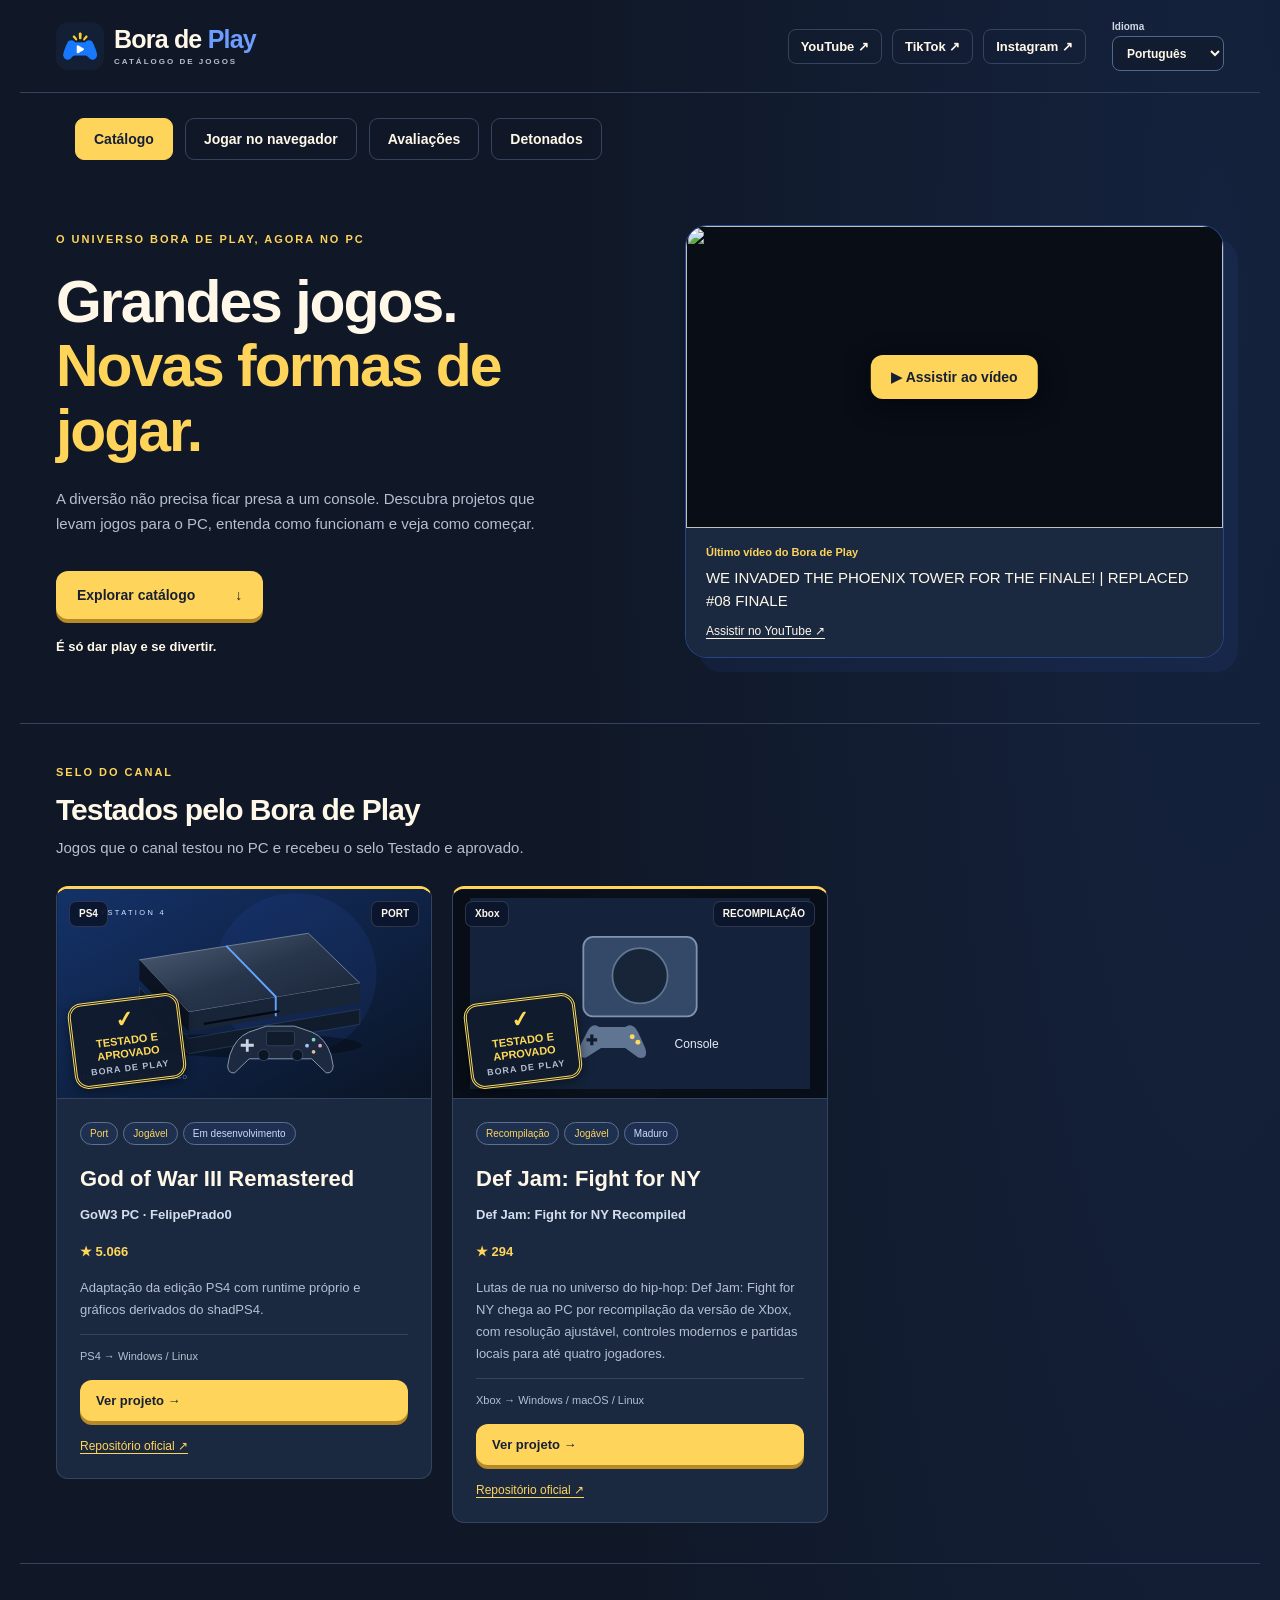
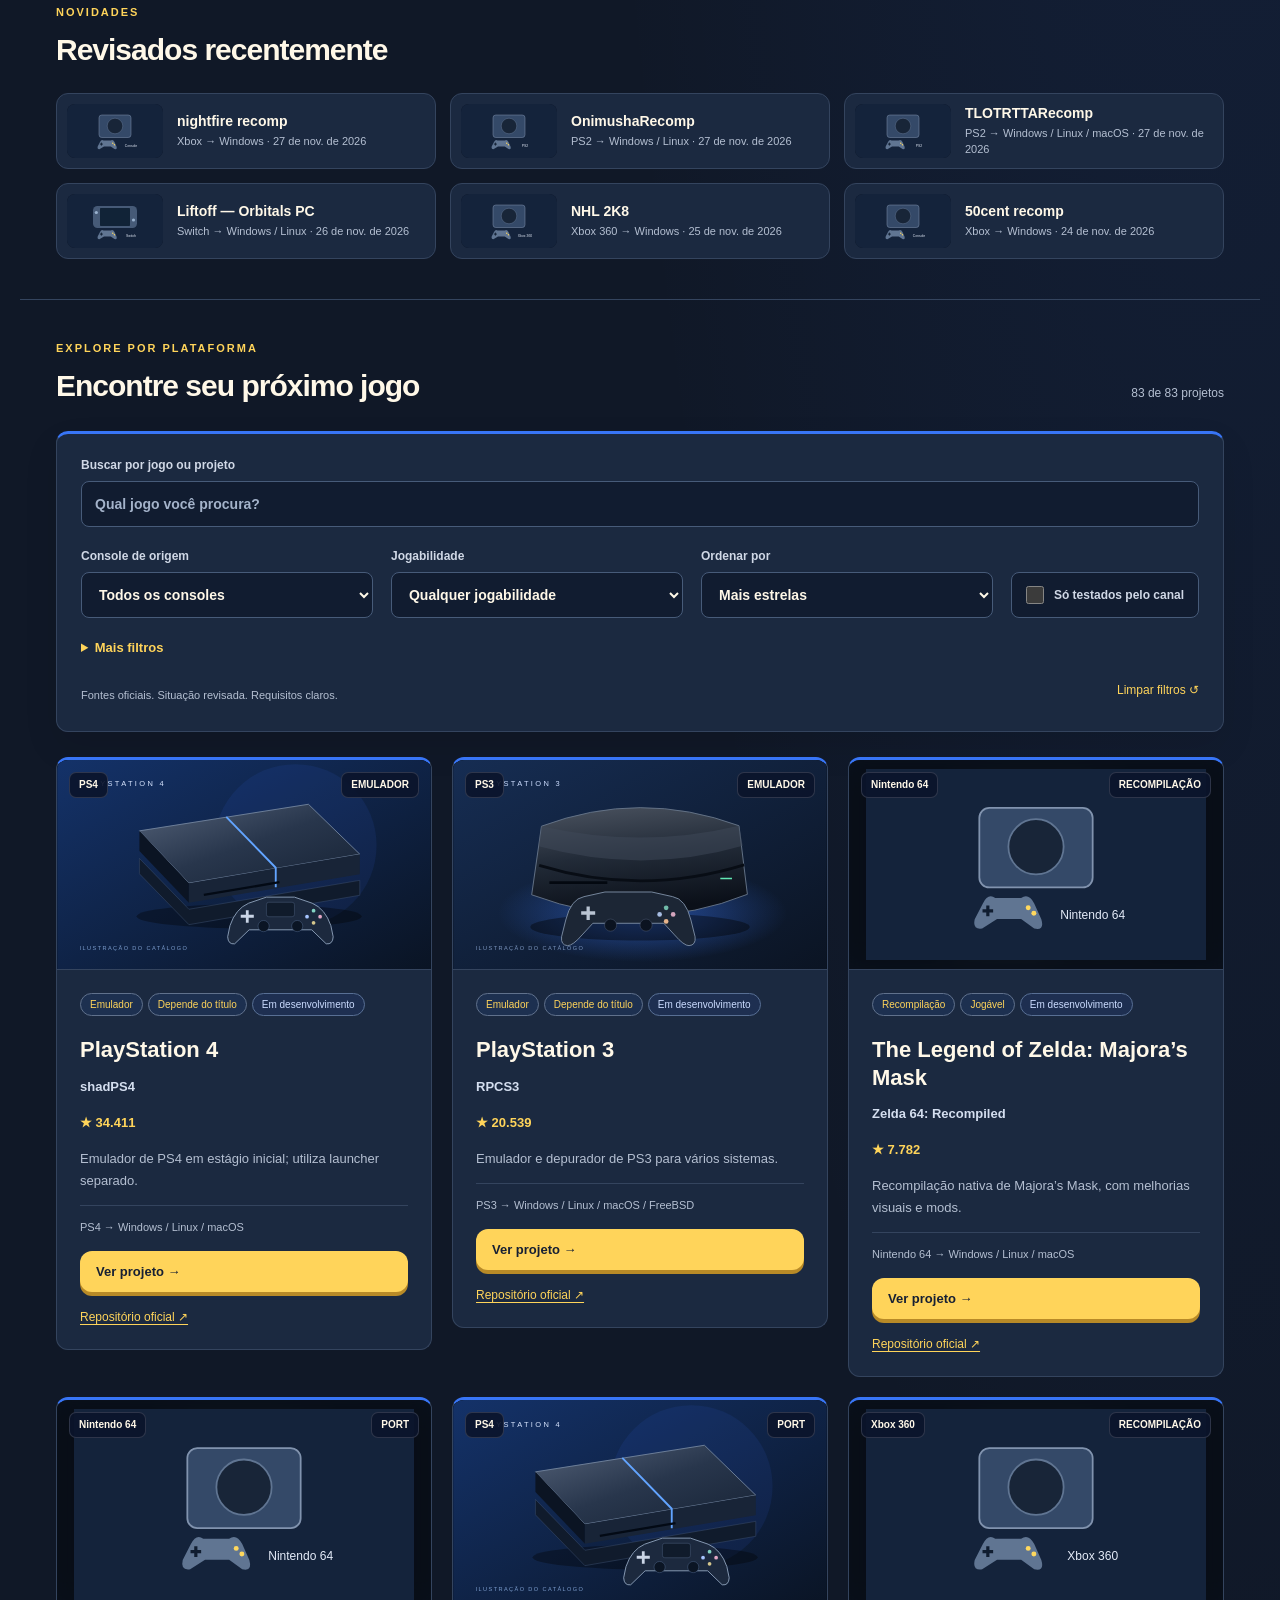
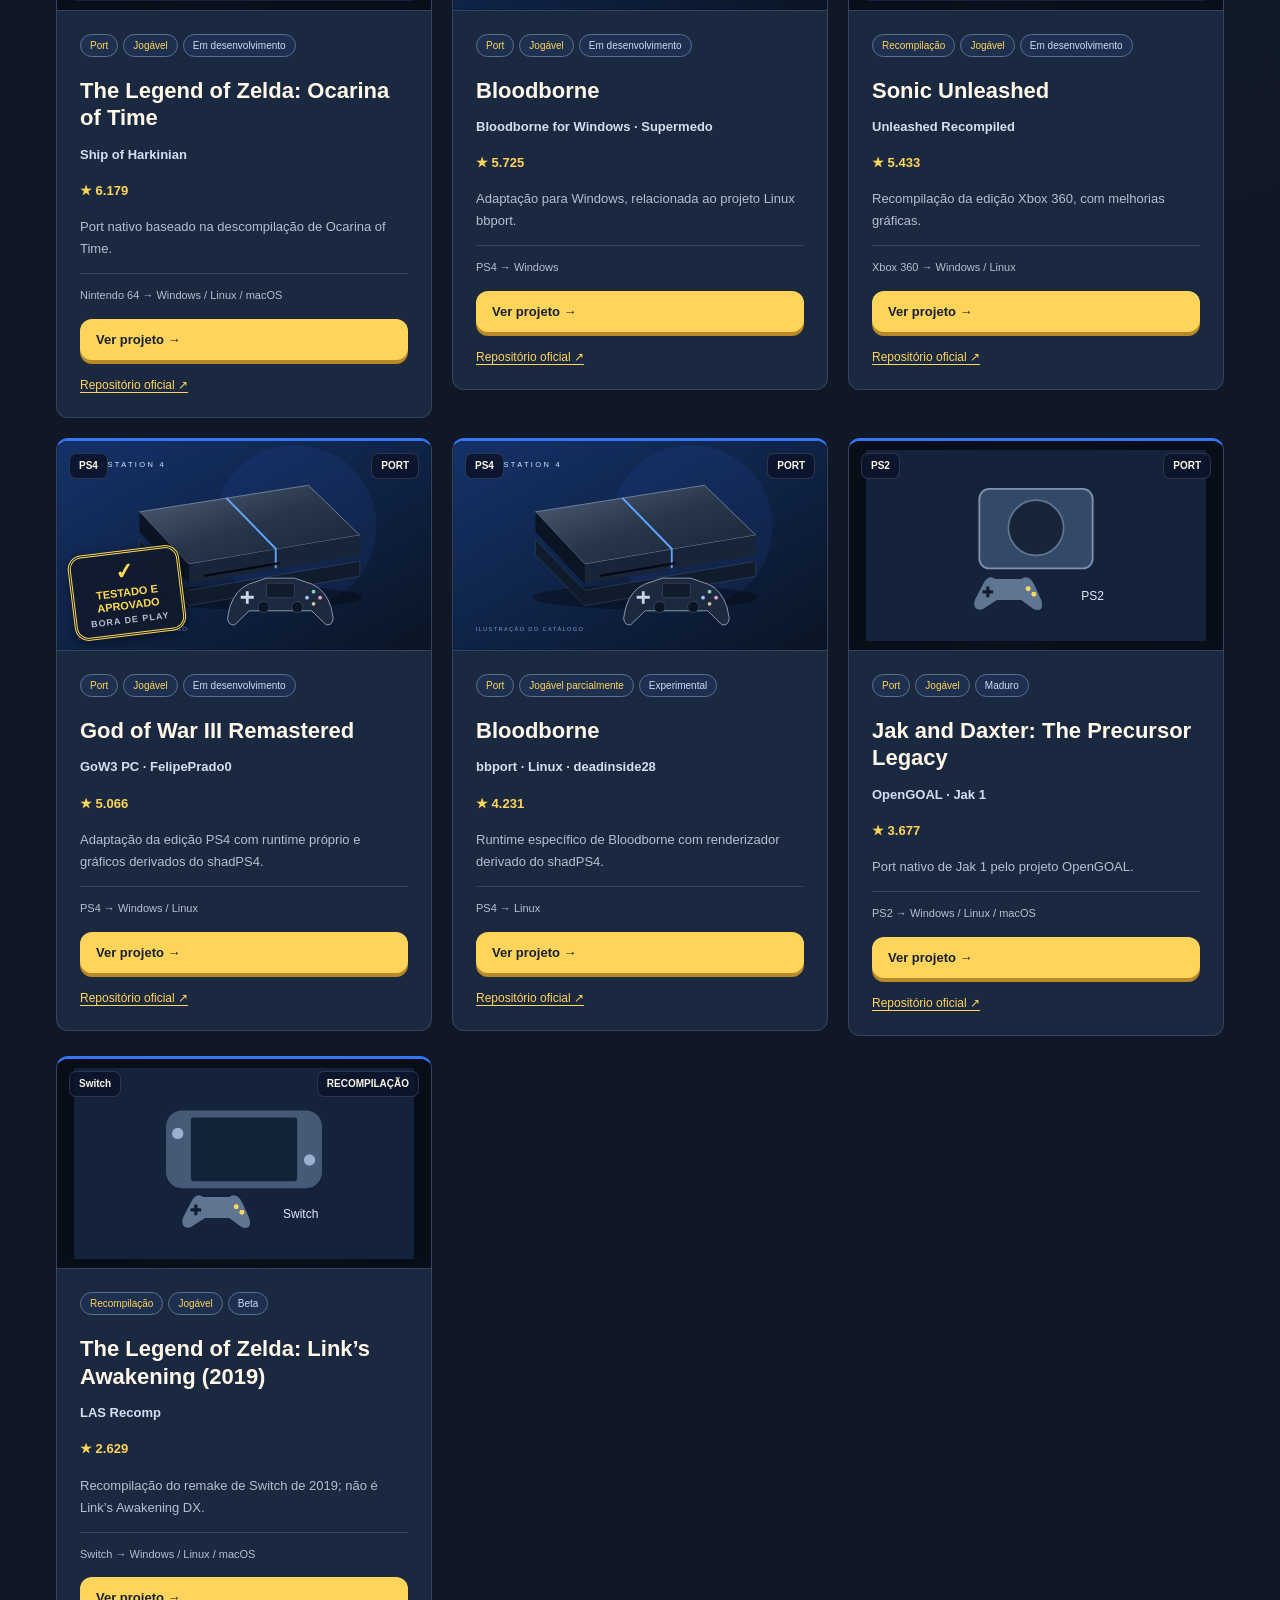
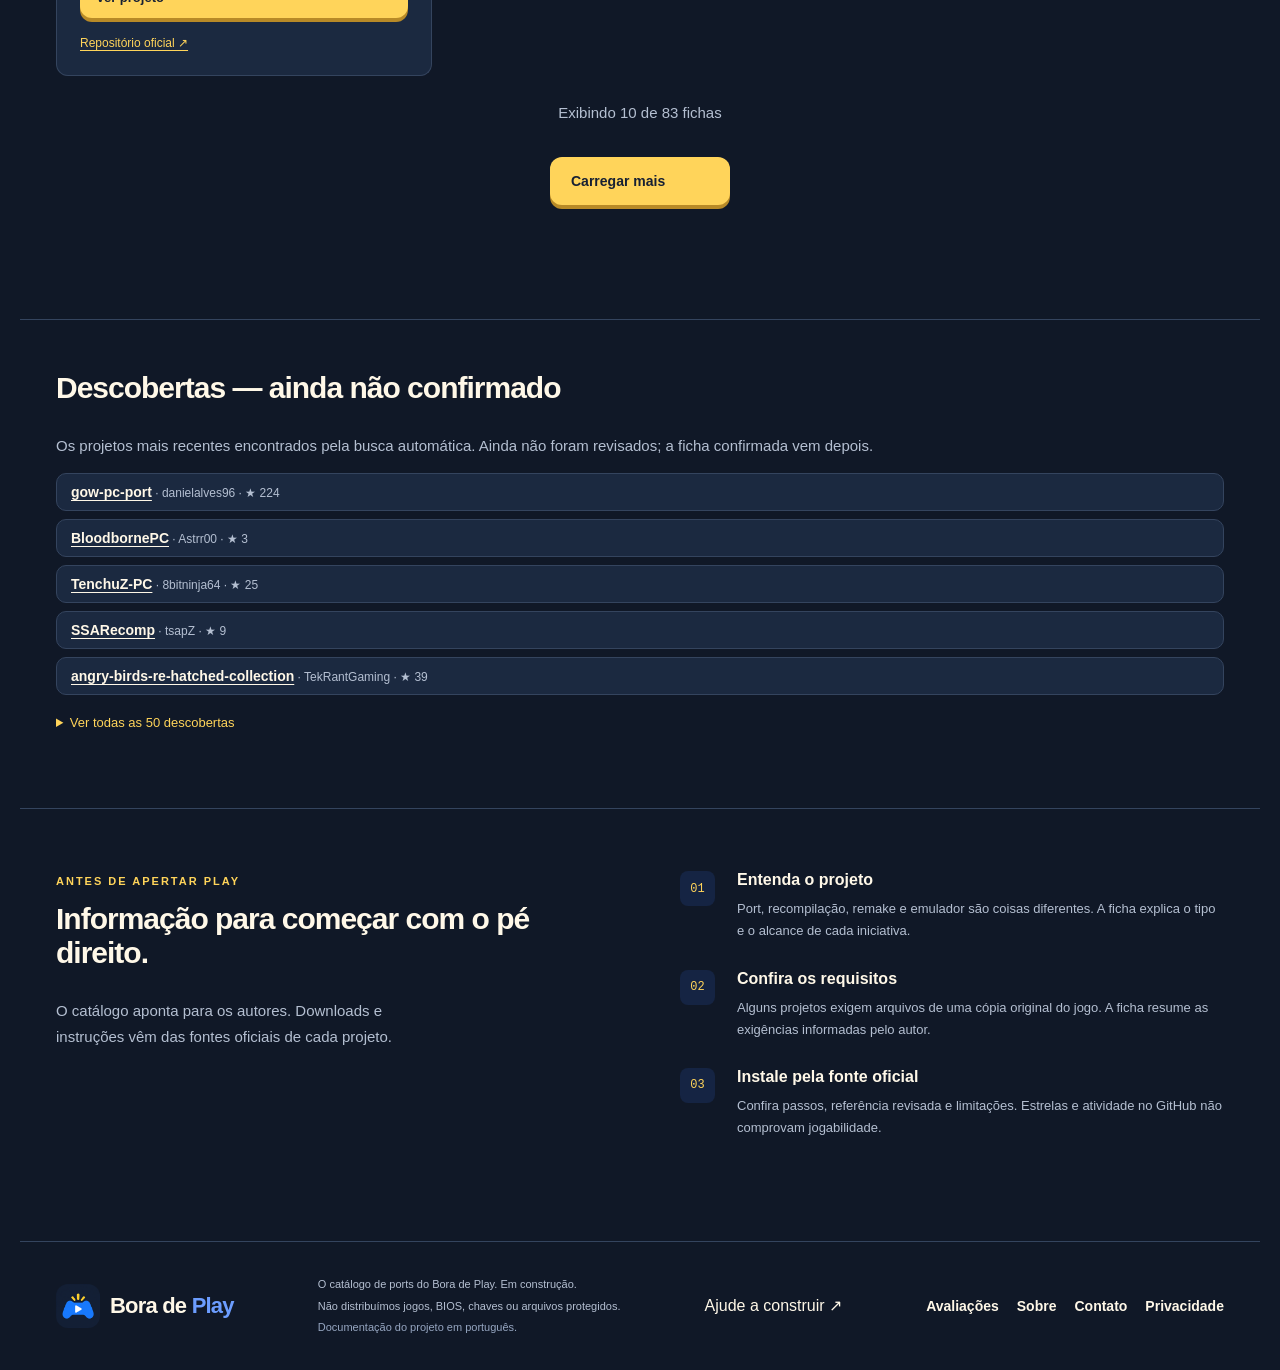
==== commit 54949e1c: "Atualiza site publico Bora de Play" ====
--- a/index.html
+++ b/index.html
@@ -7,7 +7,7 @@
   <meta name="theme-color" content="#172033"><link rel="icon" type="image/png" href="assets/marca-dagua.png">
   <link rel="stylesheet" href="styles.css?v=0371833ece59"><script src="i18n.js?v=2265dcffd586" defer></script><script src="app.js?v=430f4c736983" defer></script>
 <script type="module" src="card-likes.js?v=872c29ef76c7"></script>
-<script src="site-info.js?v=52131e3563b0" defer></script><script async src="https://pagead2.googlesyndication.com/pagead/js/adsbygoogle.js?client=ca-pub-7997648359288514" crossorigin="anonymous"></script>
+<script src="site-info.js?v=30aa07c9360f" defer></script><script async src="https://pagead2.googlesyndication.com/pagead/js/adsbygoogle.js?client=ca-pub-7997648359288514" crossorigin="anonymous"></script>
 <script defer src="analytics.js?v=c337978489a6"></script>
 <link rel="canonical" href="https://boradeplay.blog.br/"><meta property="og:type" content="website"><meta property="og:site_name" content="Bora de Play"><meta property="og:locale" content="pt_BR"><meta property="og:title" content="Bora de Play | Catálogo de jogos"><meta property="og:description" content="Ports, recompilações e emuladores com fontes oficiais, estrelas e instruções."><meta property="og:url" content="https://boradeplay.blog.br/"><meta property="og:image" content="https://boradeplay.blog.br/assets/og-image.jpg"><meta property="og:image:width" content="1200"><meta property="og:image:height" content="630"><meta name="twitter:card" content="summary_large_image"><meta name="twitter:title" content="Bora de Play | Catálogo de jogos"><meta name="twitter:description" content="Ports, recompilações e emuladores com fontes oficiais, estrelas e instruções."><meta name="twitter:image" content="https://boradeplay.blog.br/assets/og-image.jpg"></head>
 <body>
@@ -24,7 +24,7 @@
       </form>
       <div id="results" aria-live="polite" aria-atomic="true"></div>
     </section>
-    <section id="discoveries" class="catalog" hidden><h2 data-i18n="discoveriesTitle">Descobertas — ainda não confirmado</h2><p data-i18n="discoveriesHelp"></p><div id="discoveries-list"></div></section>
+    <section id="discoveries" class="catalog" data-nosnippet hidden><h2 data-i18n="discoveriesTitle">Descobertas — ainda não confirmado</h2><p data-i18n="discoveriesHelp"></p><div id="discoveries-list"></div></section>
     <section id="como-funciona" class="about"><div><span class="eyebrow" data-i18n="beforePlay">ANTES DE APERTAR PLAY</span><h2 data-i18n="aboutTitle">Informação para começar com o pé direito.</h2><p data-i18n="aboutBody">O catálogo aponta para os autores. Downloads e instruções vêm das fontes oficiais de cada projeto.</p></div><div class="principles"><article><span>01</span><div><h3 data-i18n="understand">Entenda o projeto</h3><p data-i18n="understandBody">Port, recompilação, remake e emulador são coisas diferentes. A ficha explica o tipo e o alcance de cada iniciativa.</p></div></article><article><span>02</span><div><h3 data-i18n="check">Confira os requisitos</h3><p data-i18n="checkBody">Alguns projetos exigem arquivos de uma cópia original do jogo. A ficha resume as exigências informadas pelo autor.</p></div></article><article><span>03</span><div><h3 data-i18n="install">Instale pela fonte oficial</h3><p data-i18n="installBody">Confira passos, referência revisada e limitações. Estrelas e atividade no GitHub não comprovam jogabilidade.</p></div></article></div></section>
   <aside class="ad-placement" data-ad-placement="catalog-end" hidden aria-hidden="true"></aside></main>
   <footer><a class="brand footer-brand" href="./"><img class="brand-logo" src="assets/marca-dagua.png" alt="" width="44" height="44"><span>Bora de <strong>Play</strong></span></a><div><p data-i18n="footer">O catálogo de ports do Bora de Play. Em construção.</p><p data-i18n="legal">Não distribuímos jogos, BIOS, chaves ou arquivos protegidos.</p><p data-i18n="docsNote">Documentação do projeto em português.</p></div><a href="contribuir.html" data-i18n="helpBuild">Ajude a construir ↗</a><div class="social-links footer-social"><a class="social-link" href="https://www.youtube.com/@Bora_de_Play" target="_blank" rel="noopener noreferrer">YouTube ↗</a><a class="social-link" href="https://www.tiktok.com/@bora_de_play" target="_blank" rel="noopener noreferrer">TikTok ↗</a><a class="social-link" href="https://www.instagram.com/bora_de_play/" target="_blank" rel="noopener noreferrer">Instagram ↗</a></div></footer>
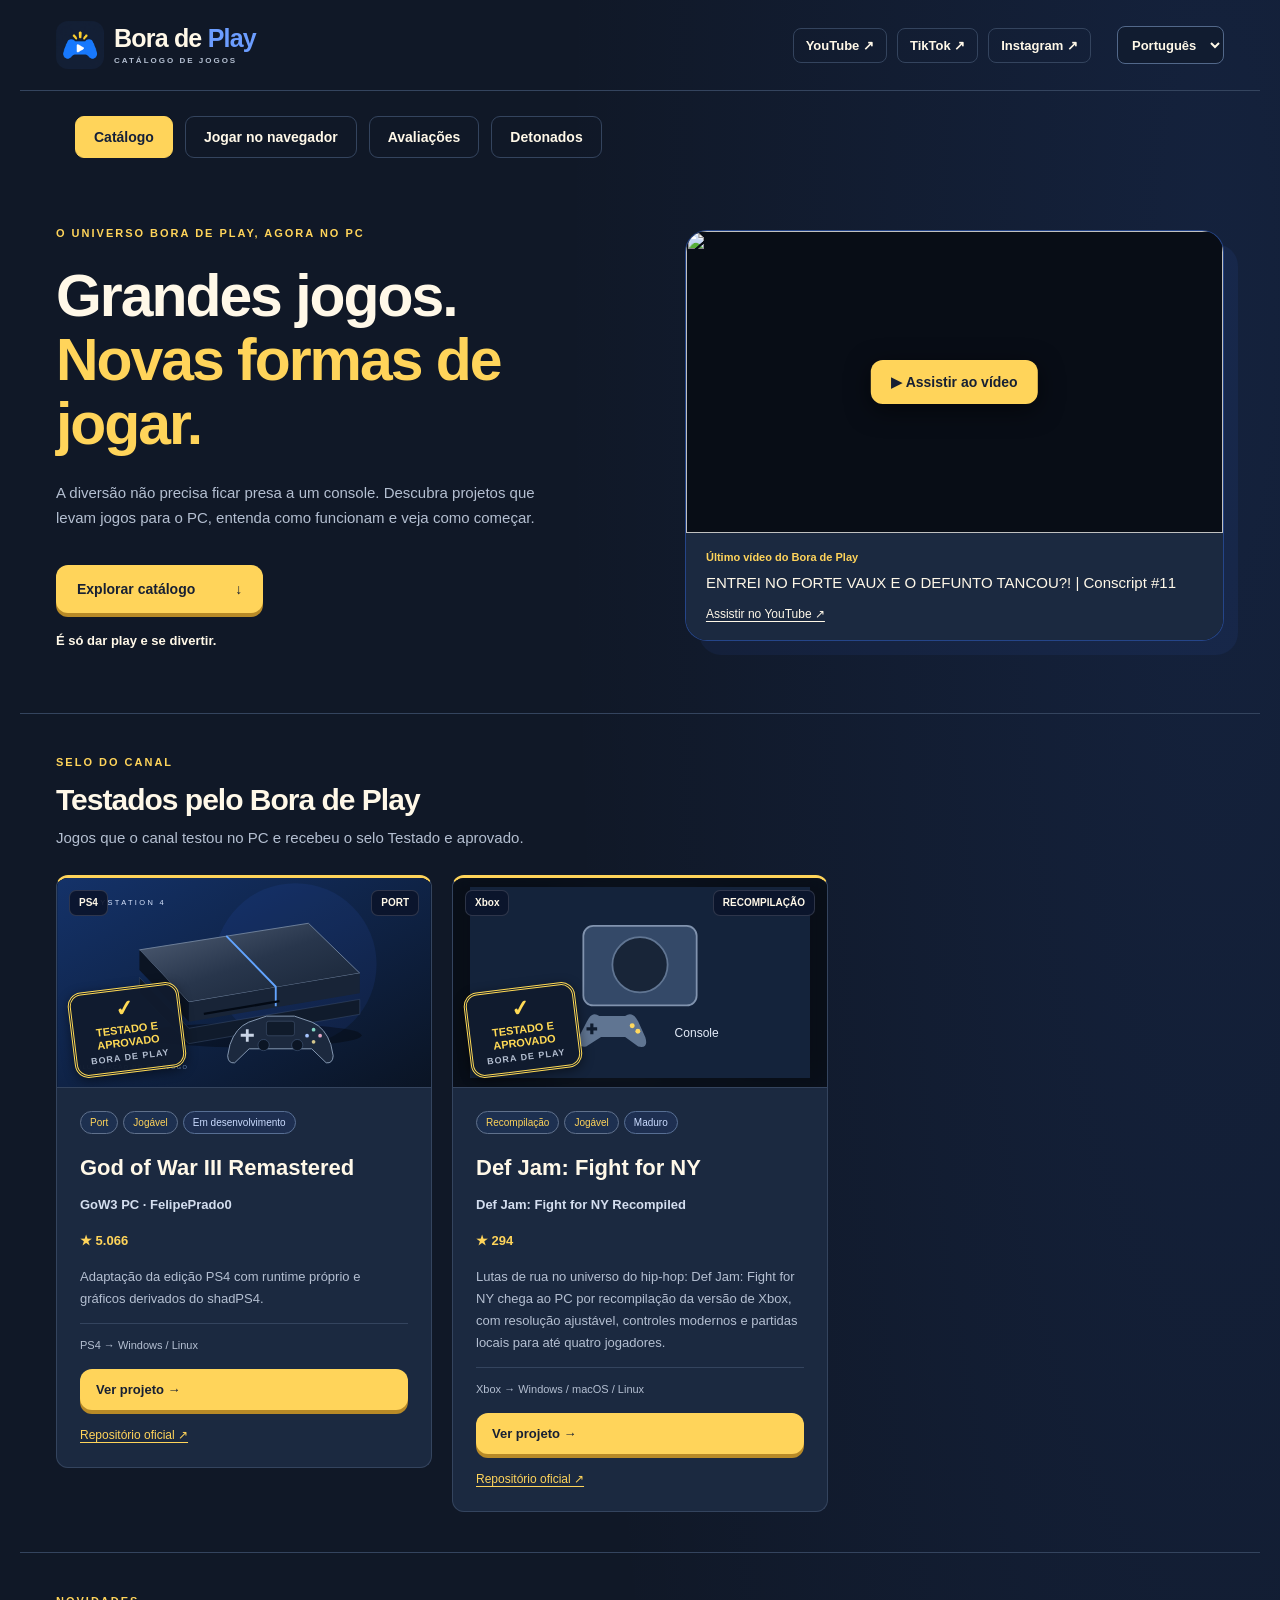
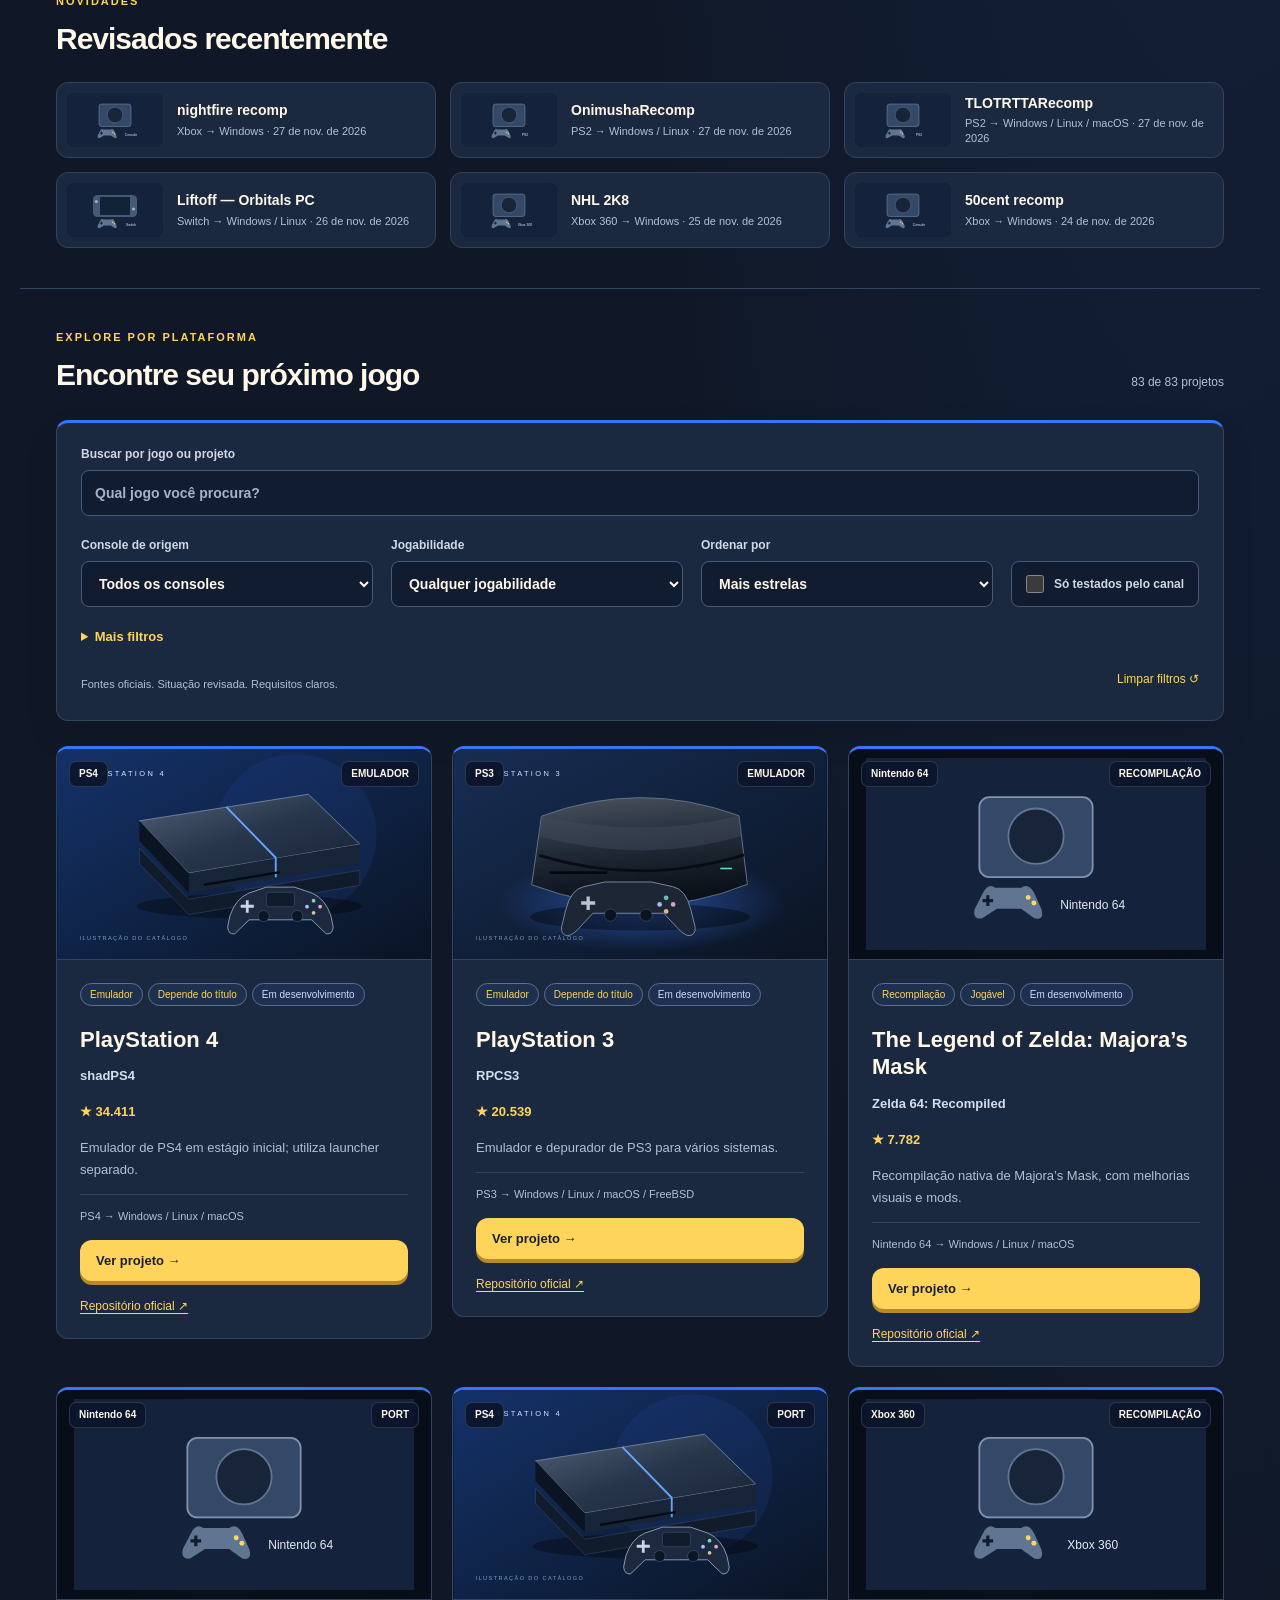
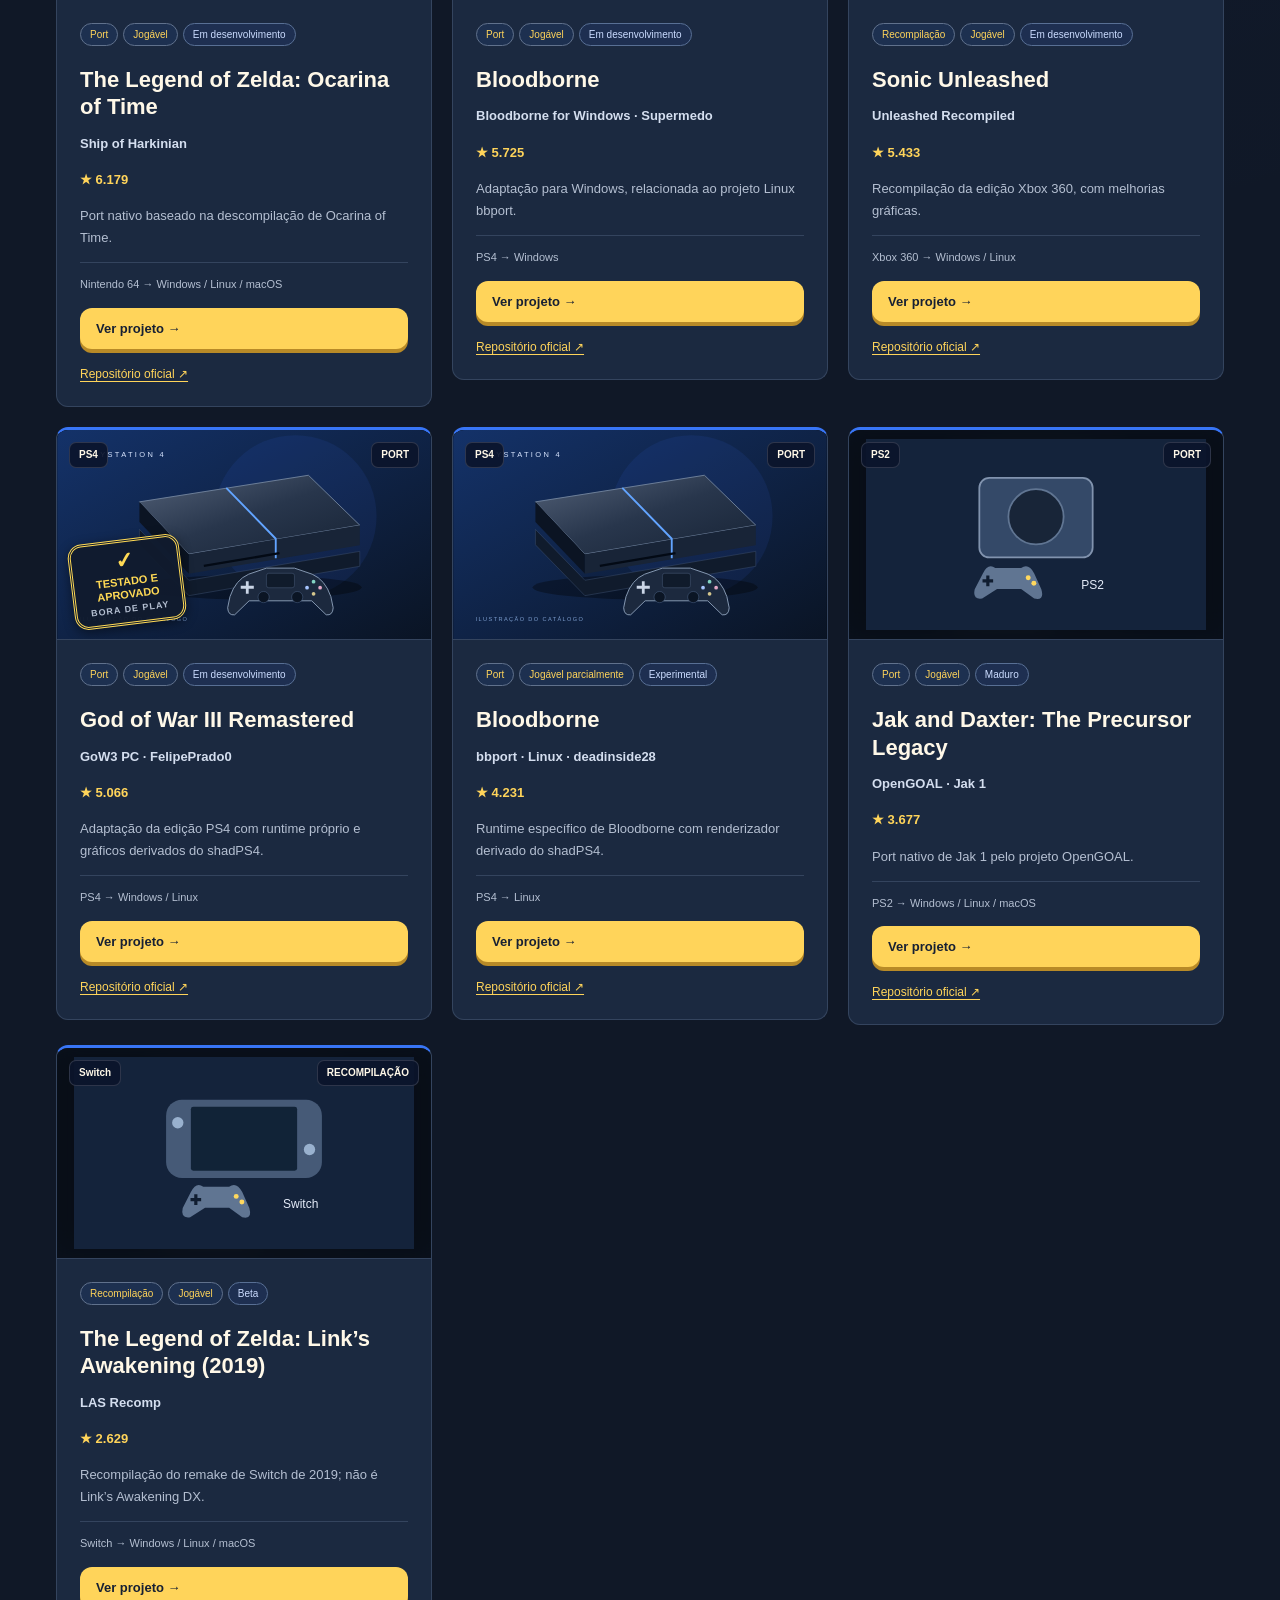
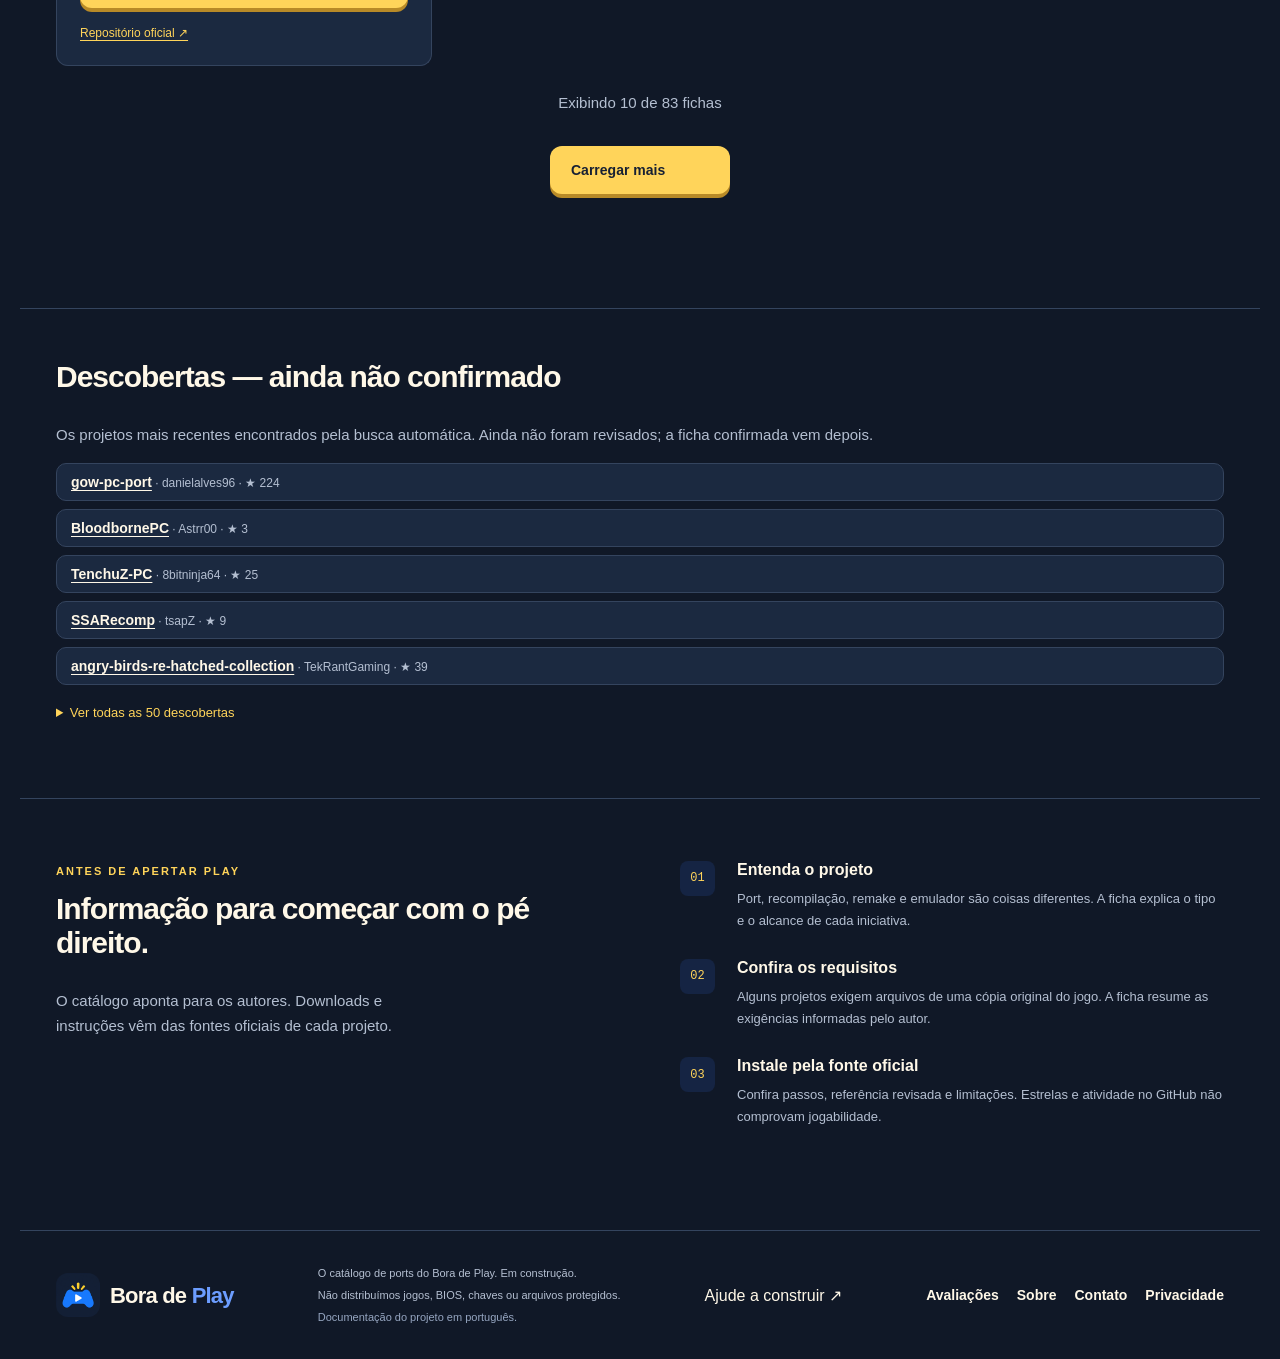
==== commit 0307392f: "Atualiza site publico Bora de Play" ====
--- a/index.html
+++ b/index.html
@@ -5,7 +5,7 @@
   <meta name="description" content="Ports, recompilações e emuladores com fontes oficiais, estrelas e instruções.">
   <title>Bora de Play | Catálogo de jogos</title>
   <meta name="theme-color" content="#172033"><link rel="icon" type="image/png" href="assets/marca-dagua.png">
-  <link rel="stylesheet" href="styles.css?v=0371833ece59"><script src="i18n.js?v=2265dcffd586" defer></script><script src="app.js?v=430f4c736983" defer></script>
+  <link rel="stylesheet" href="styles.css?v=d10d00cb600f"><script src="i18n.js?v=2265dcffd586" defer></script><script src="app.js?v=430f4c736983" defer></script>
 <script type="module" src="card-likes.js?v=872c29ef76c7"></script>
 <script src="site-info.js?v=30aa07c9360f" defer></script><script async src="https://pagead2.googlesyndication.com/pagead/js/adsbygoogle.js?client=ca-pub-7997648359288514" crossorigin="anonymous"></script>
 <script defer src="analytics.js?v=c337978489a6"></script>
--- a/styles.css
+++ b/styles.css
@@ -110,3 +110,8 @@
 @media(max-width:580px){.mini-cards{grid-template-columns:minmax(0,1fr)}.quick-filters{grid-template-columns:minmax(0,1fr) minmax(0,1fr)}.quick-filters .tested-toggle{grid-column:1/-1}.highlights{padding:26px 16px 30px}}
 .channel-test-video{margin-bottom:22px}.channel-test-video .channel-player{border-radius:10px;overflow:hidden}
 @media(max-width:580px){.quick-filters>label:nth-child(3){grid-column:1/-1}}
+
+/* Header: language selector aligned with the social buttons (visible label hidden, kept as aria-label). */
+.header-actions .language-label>span{position:absolute;width:1px;height:1px;overflow:hidden;clip:rect(0 0 0 0);white-space:nowrap}
+.header-actions .language-label{min-width:0;display:flex;align-items:center}
+.header-actions .language-label select{margin:0;min-height:38px;padding:7px 10px;font-size:13px;font-weight:700;width:auto;border-radius:8px}
